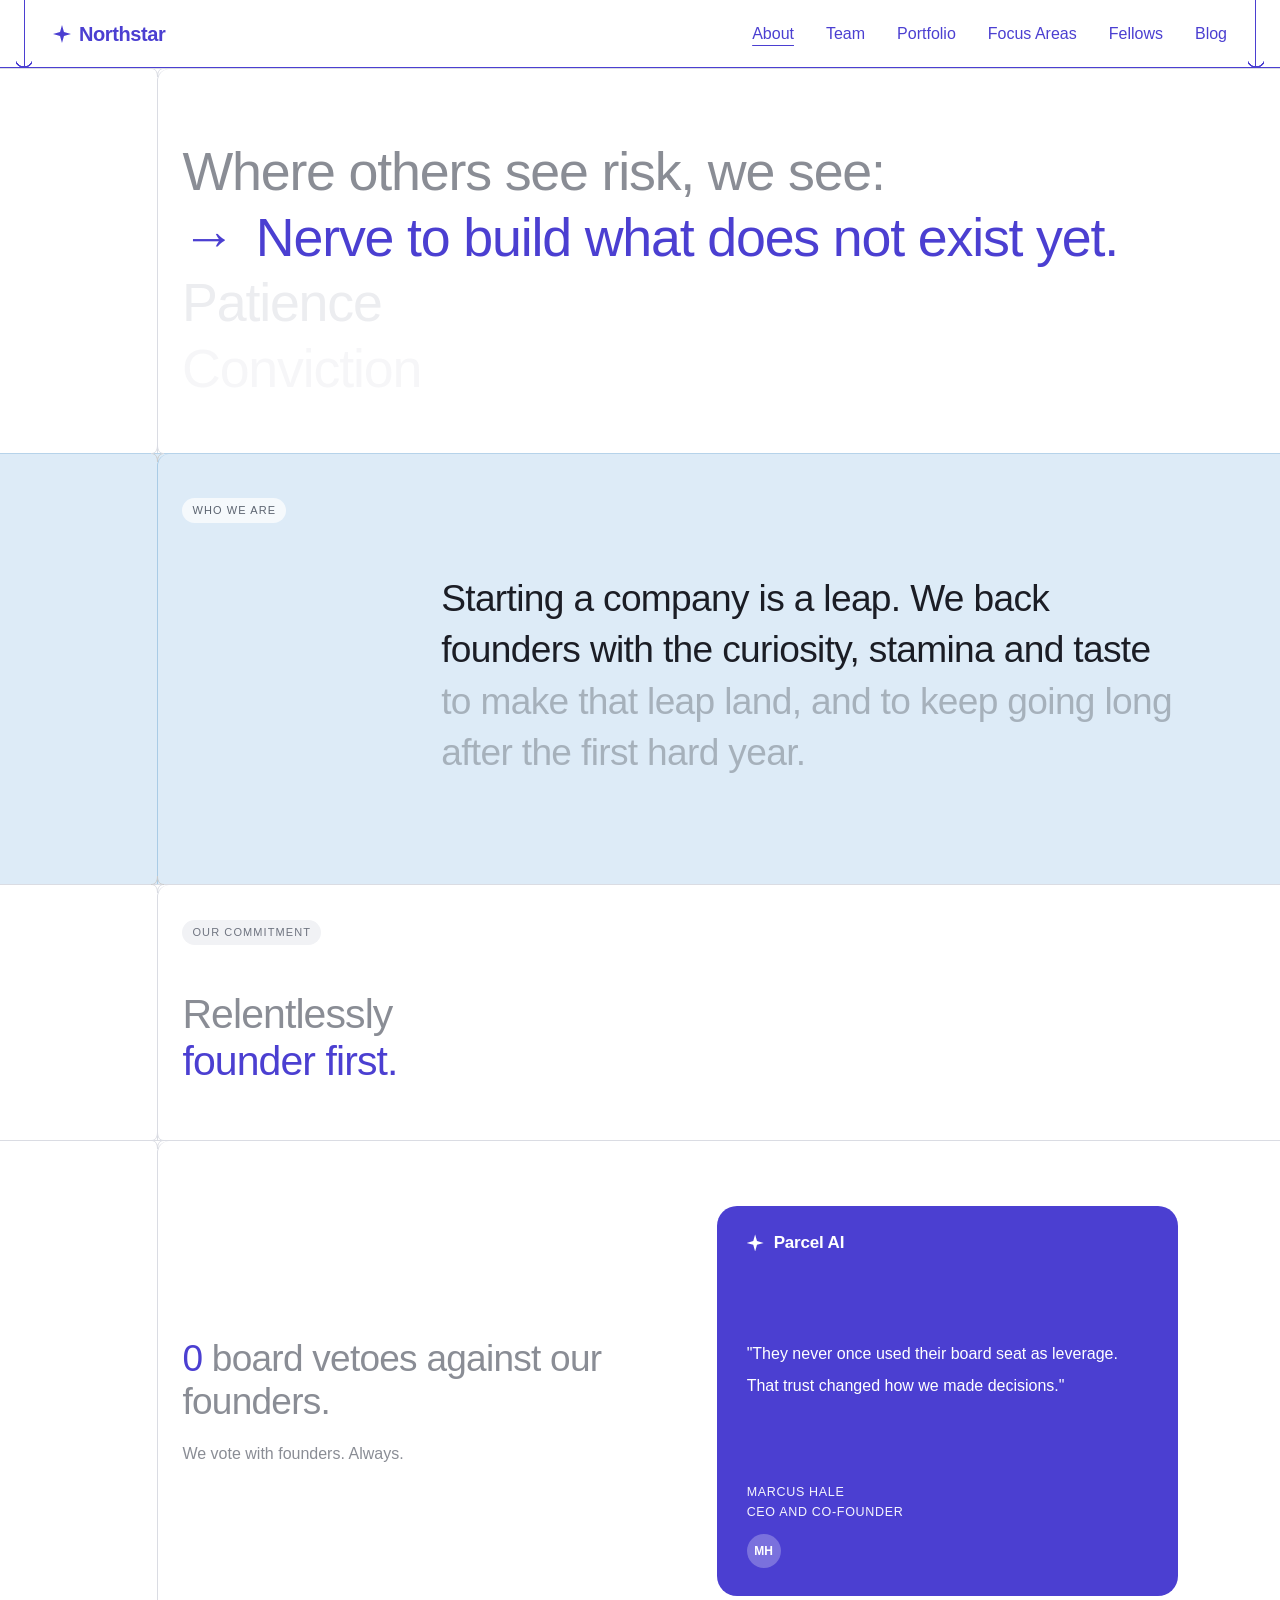
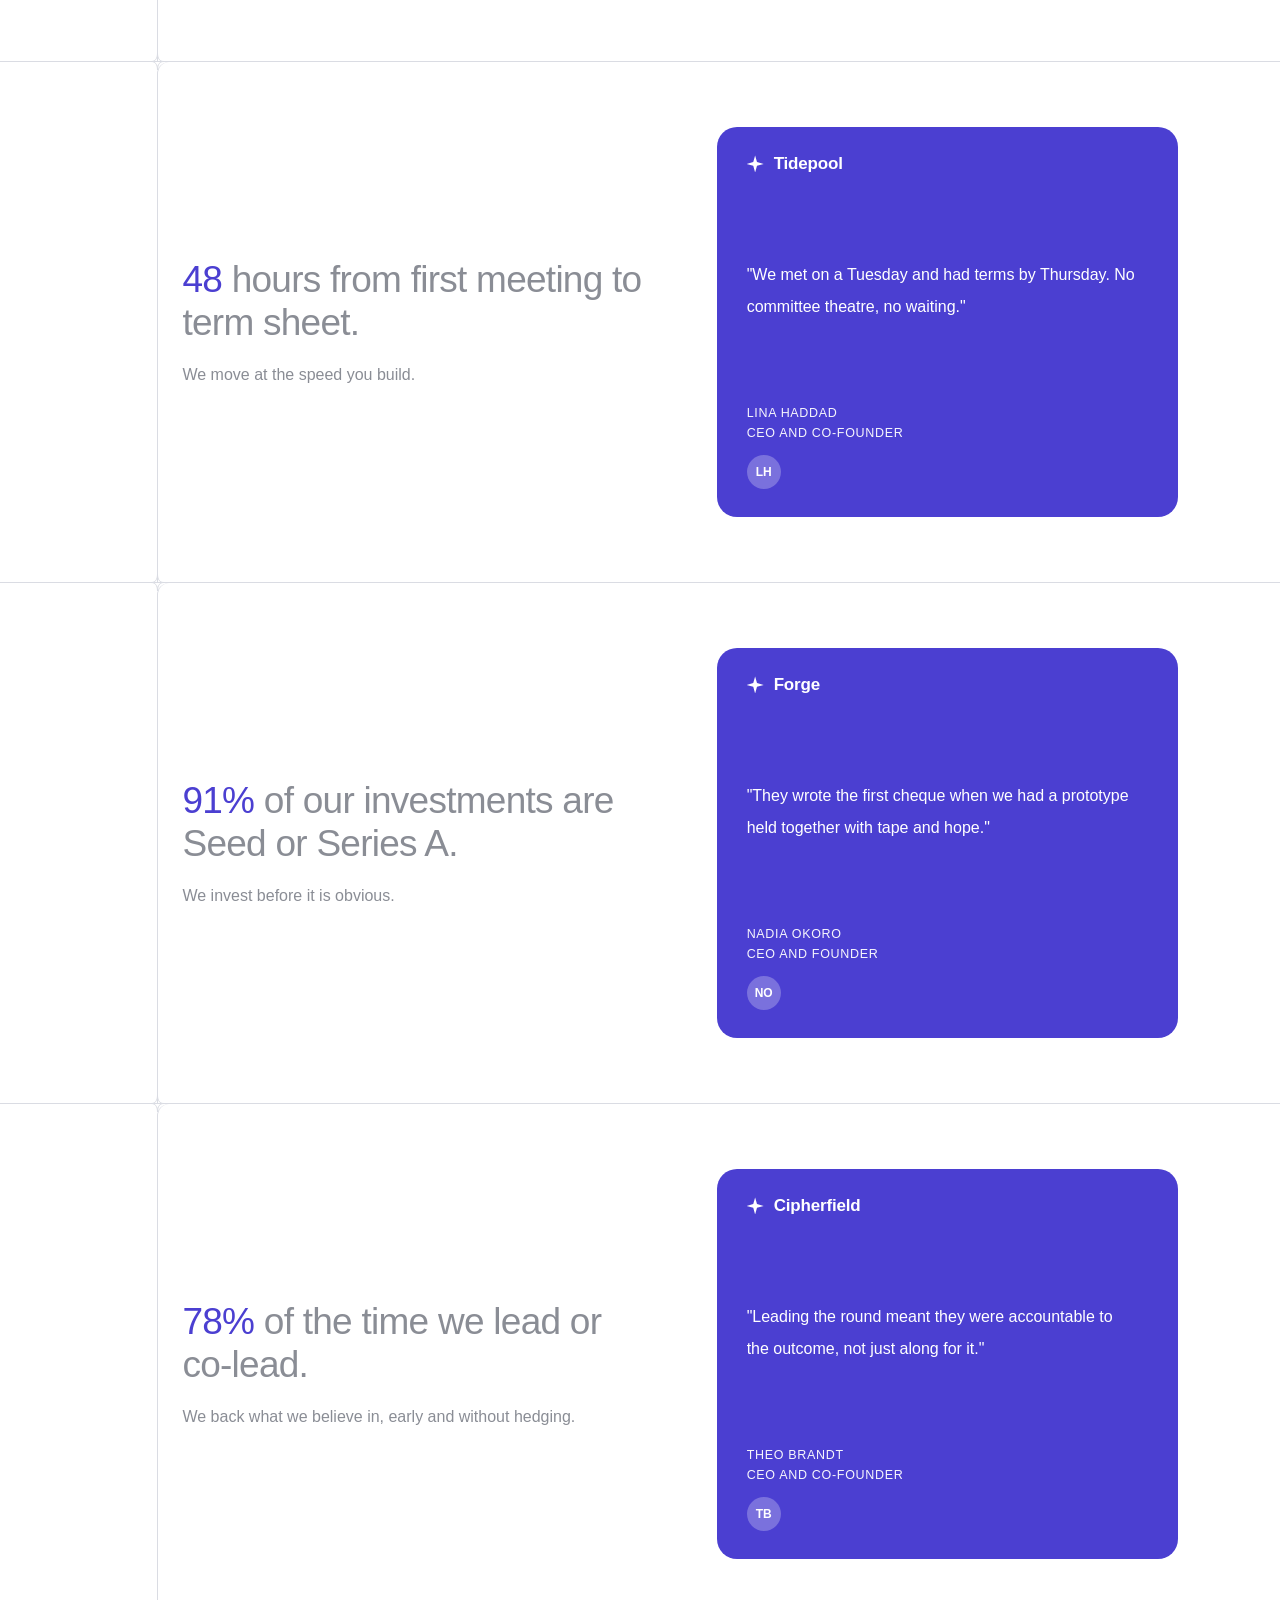
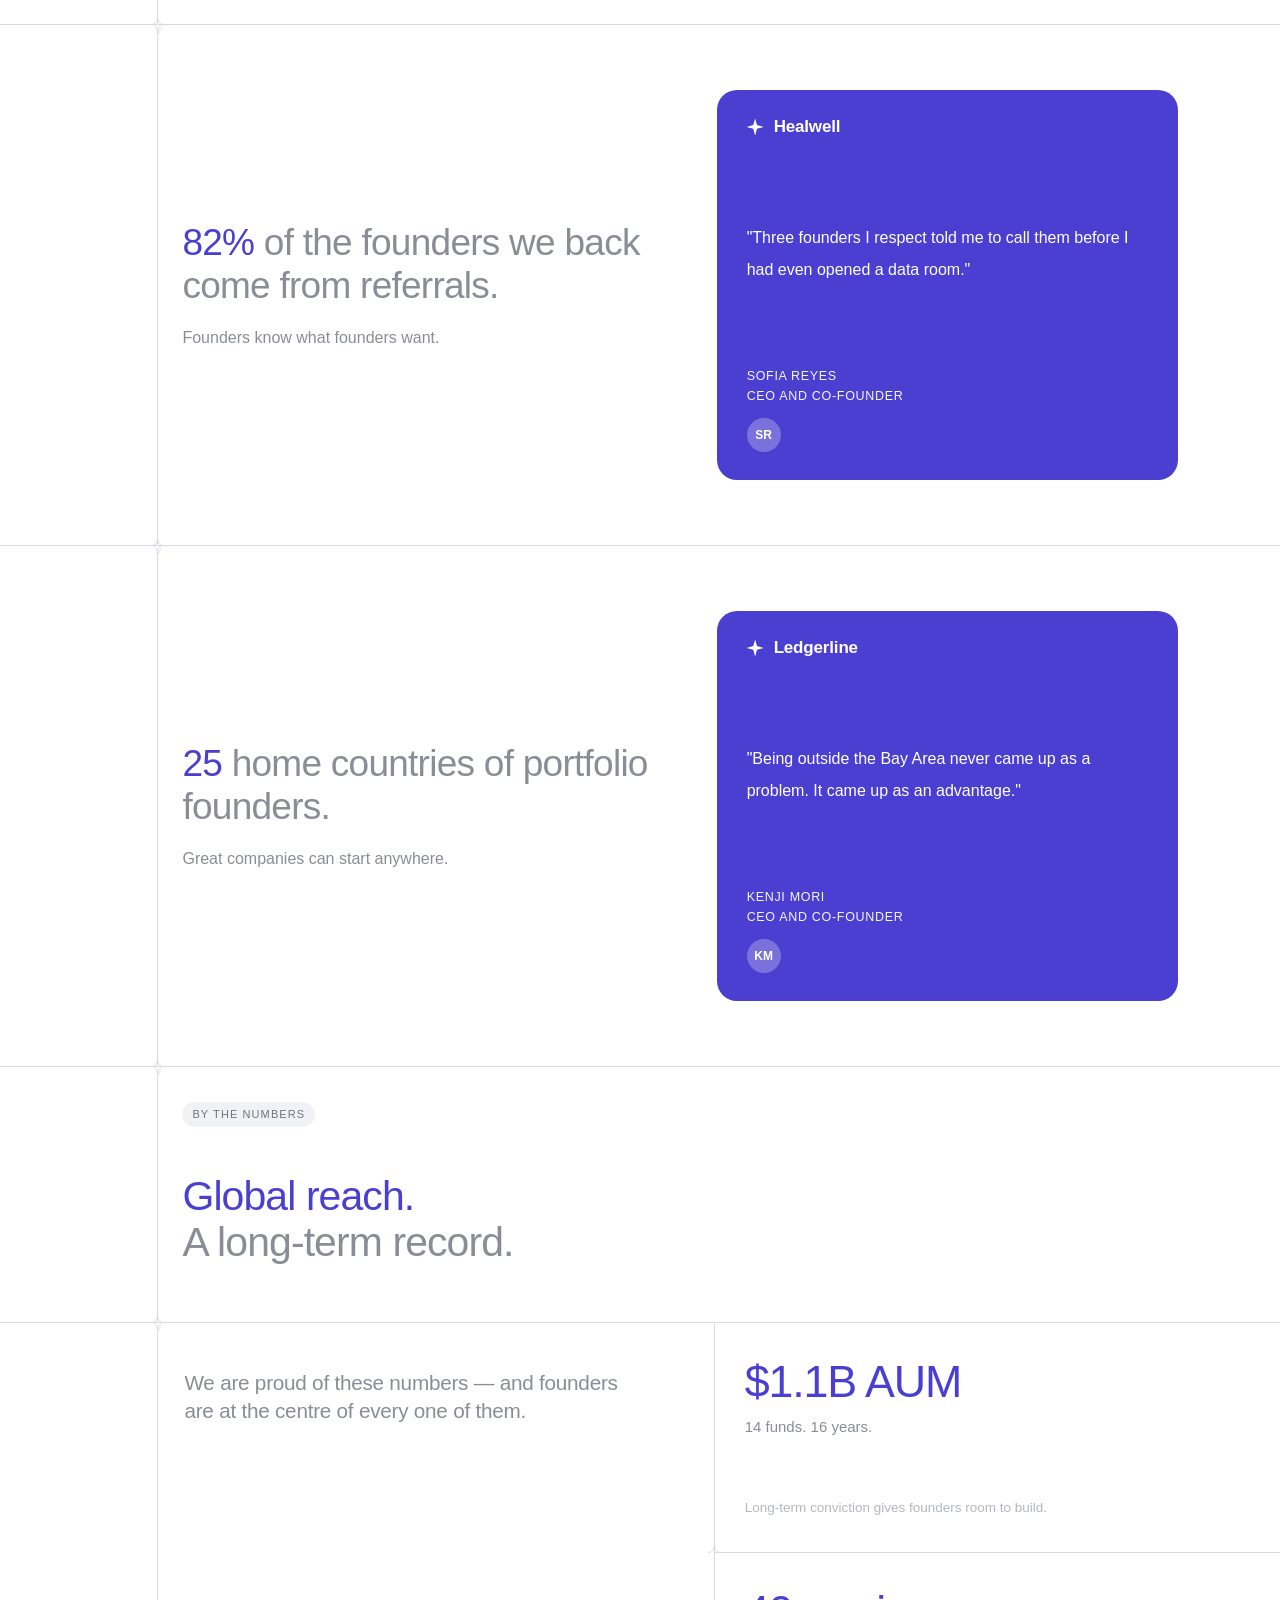
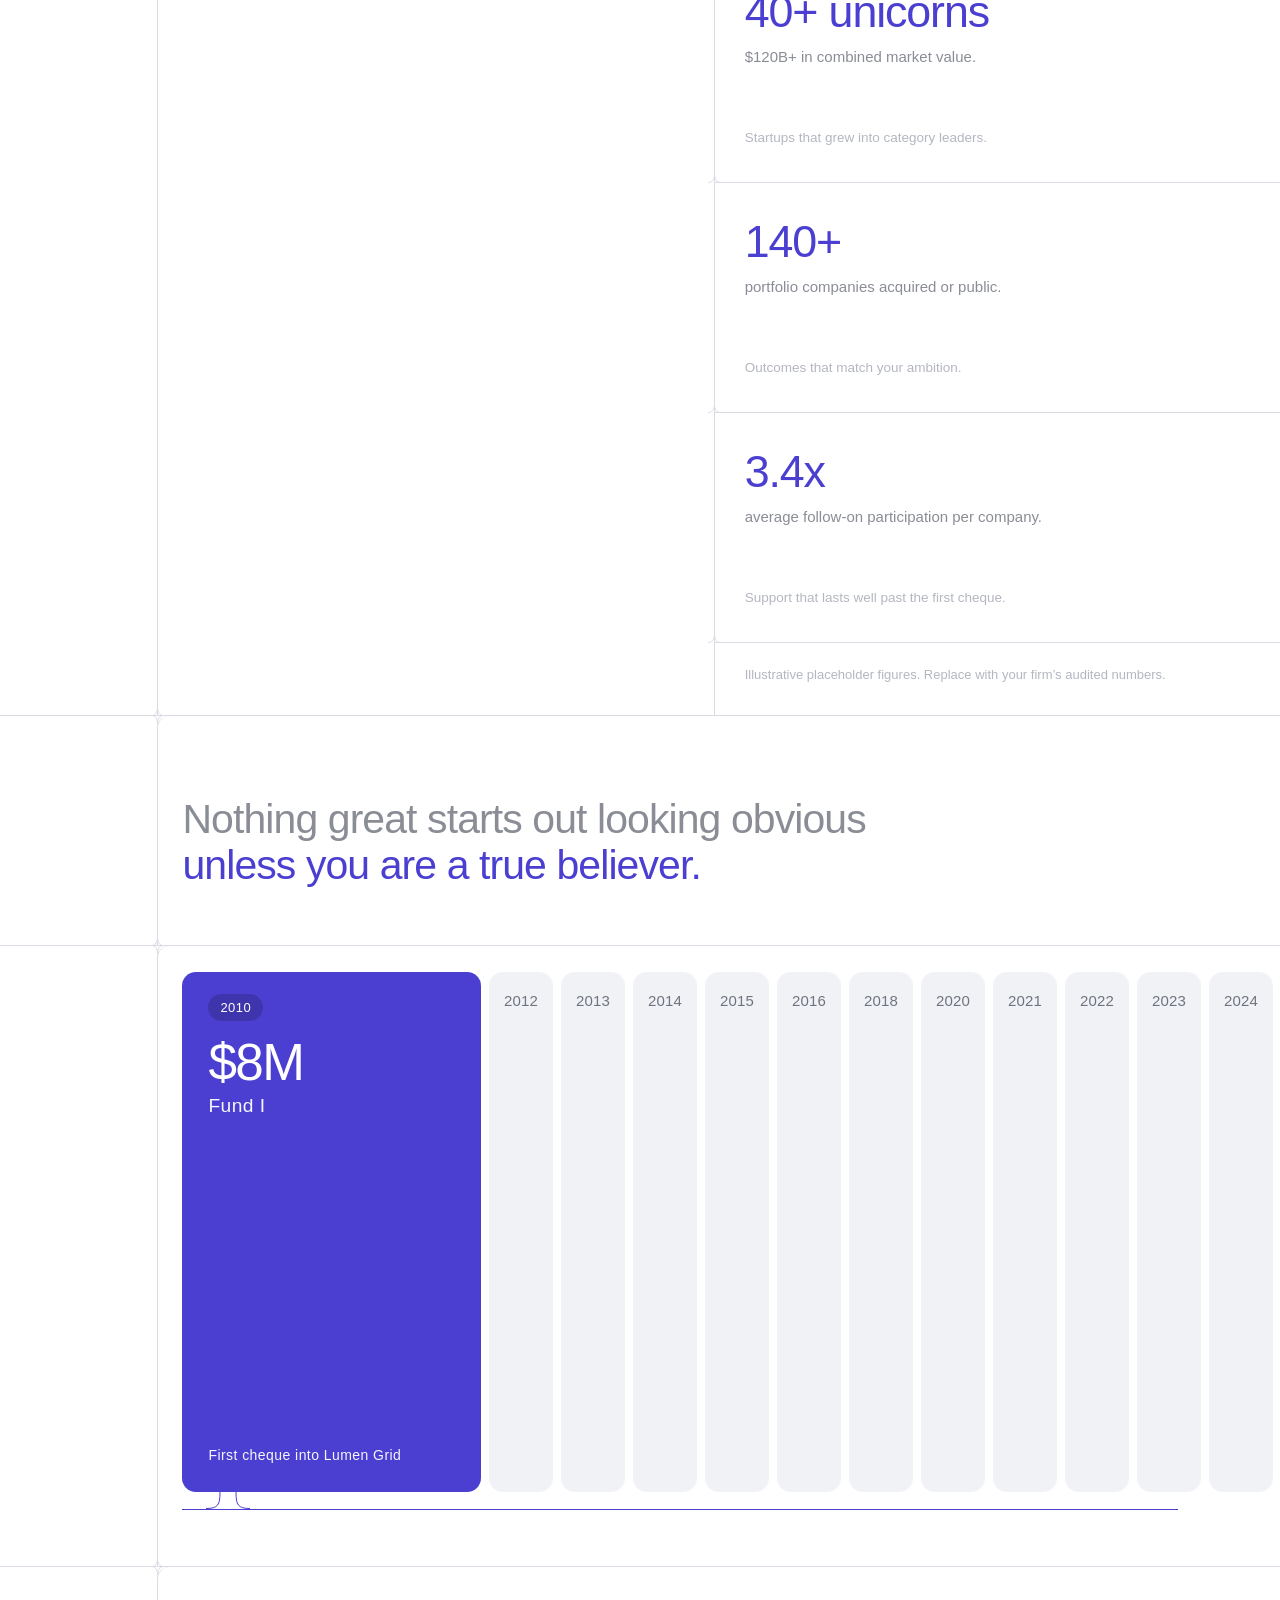
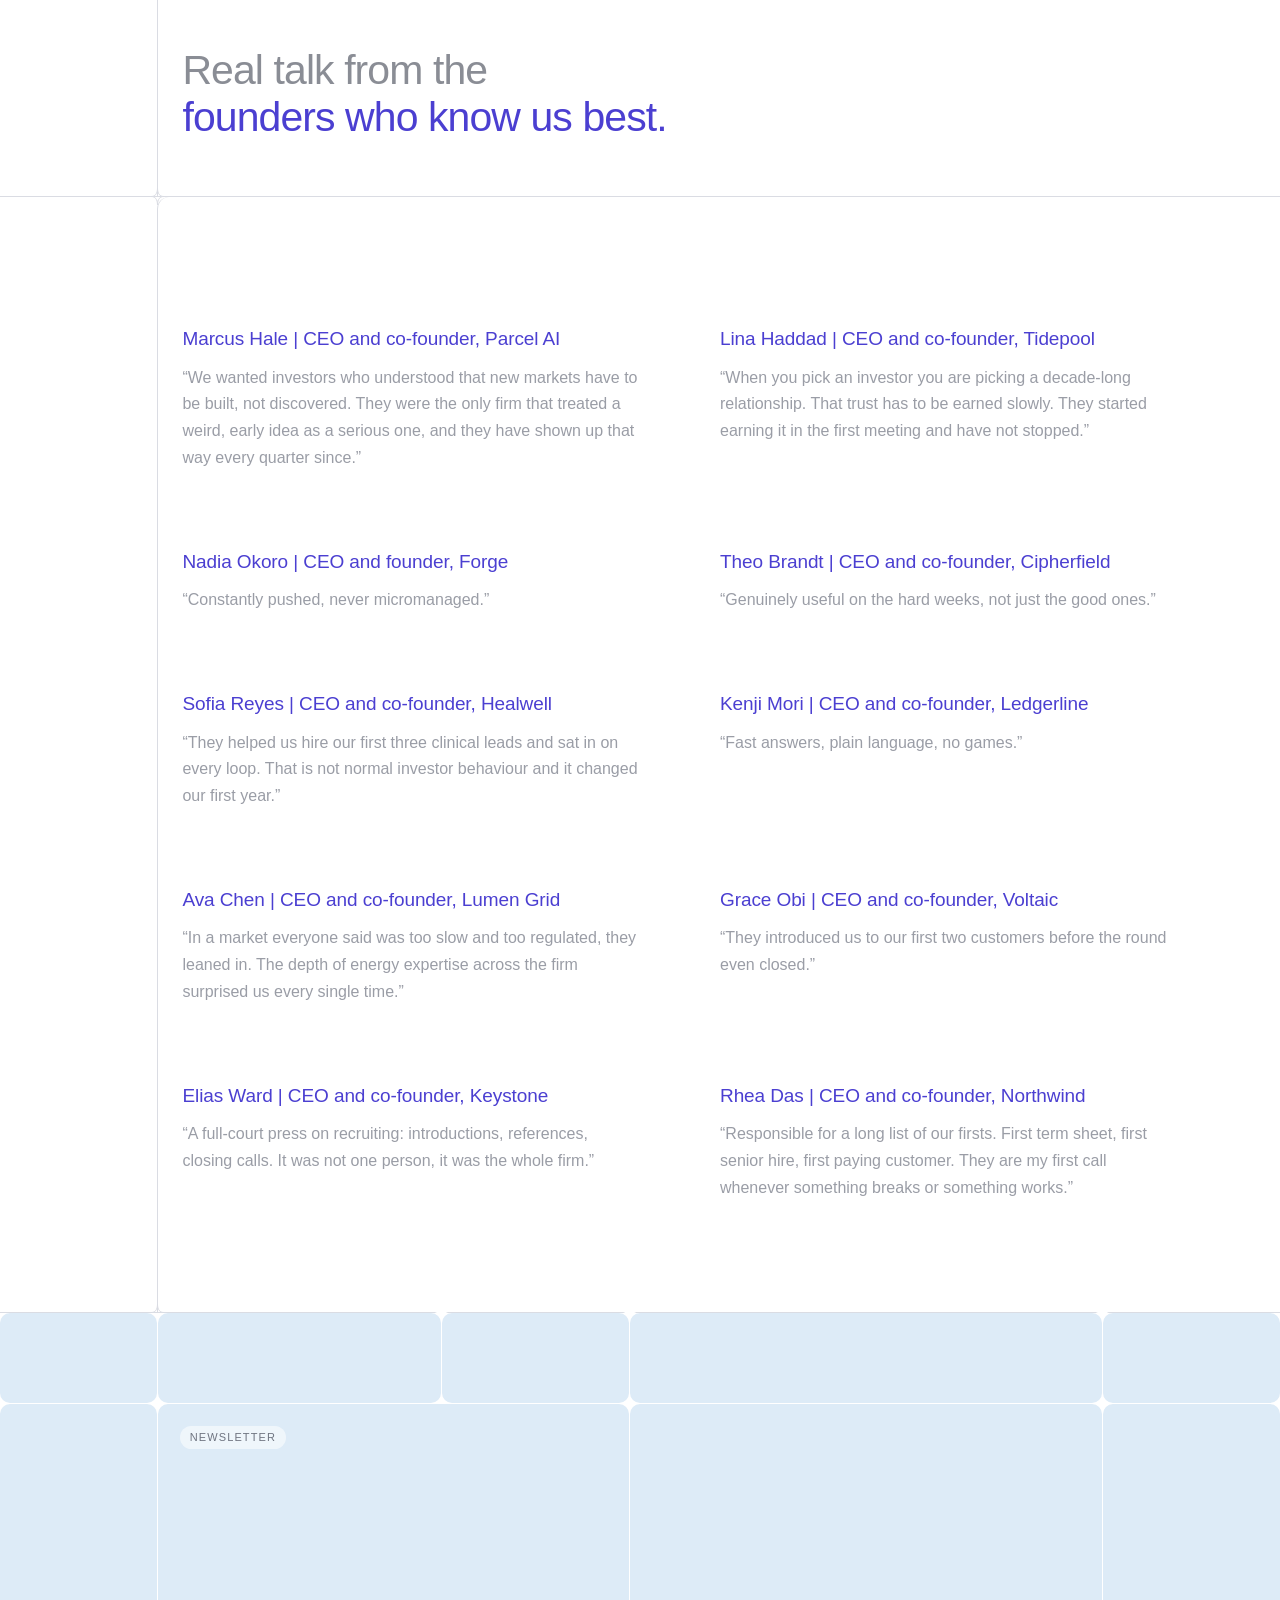
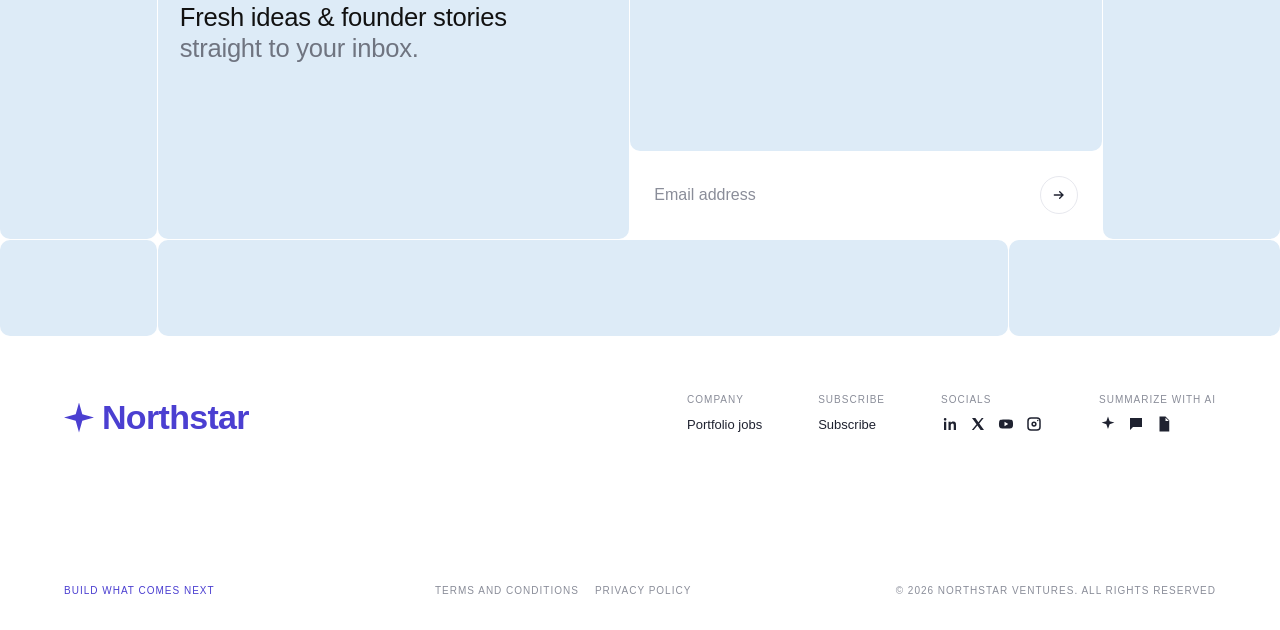
==== about.html @ 2ea42e63 "Add files via upload" ====
<!doctype html><html lang="en"><head><meta charset="utf-8"><meta name="viewport" content="width=device-width,initial-scale=1">
<title>About · Northstar Ventures</title><link rel="stylesheet" href="assets/style.css"></head><body data-page="about.html">
<header><div class="bar"><a class="logo" href="index.html"><span class="mark"></span>Northstar</a><nav><a href="about.html" class=on>About</a><a href="team.html">Team</a><a href="portfolio.html">Portfolio</a><span class="nd"><a href="focus-areas.html">Focus Areas</a><span class="ndm"><a href="focus.html?a=applied-ai">Applied AI</a><a href="focus.html?a=security">Security</a><a href="focus.html?a=climate-energy">Climate & Energy</a><a href="focus.html?a=health-bio">Health &amp; Bio</a><a href="focus.html?a=fintech">Fintech</a></span></span><a href="fellows.html">Fellows</a><a href="blog.html">Blog</a></nav><button class="burger" aria-label="Menu">☰</button></div></header>
<main id="about">
<section class="band"><div class="frame abhero">
<div class="ahead">Where others see risk, we see:</div>
<div class="rot" id="rot"></div>
</div></section>

<section class="band sky"><div class="frame whowrap"><span class="chip">Who we are</span>
<p class="reveal2">Starting a company is a leap. We back founders with the curiosity, stamina and taste to make that leap land, and to keep going long after the first hard year.</p>
</div></section>

<section class="band"><div class="frame head2"><span class="chip">Our commitment</span>
<h2>Relentlessly<span>founder first.</span></h2></div></section>

<section class="band"><div class="frame srow"><div class="sfig"><h3><b>0</b> board vetoes against our founders.</h3><p>We vote with founders. Always.</p></div><div class="tcard"><span class="who2"><b class="bm"></b>Parcel AI</span><q>They never once used their board seat as leverage. That trust changed how we made decisions.</q><div><div class="sig">Marcus Hale<br>CEO and co-founder</div><div class="av">MH</div></div></div></div></section>
<section class="band"><div class="frame srow"><div class="sfig"><h3><b>48</b> hours from first meeting to term sheet.</h3><p>We move at the speed you build.</p></div><div class="tcard"><span class="who2"><b class="bm"></b>Tidepool</span><q>We met on a Tuesday and had terms by Thursday. No committee theatre, no waiting.</q><div><div class="sig">Lina Haddad<br>CEO and co-founder</div><div class="av">LH</div></div></div></div></section>
<section class="band"><div class="frame srow"><div class="sfig"><h3><b>91%</b> of our investments are Seed or Series A.</h3><p>We invest before it is obvious.</p></div><div class="tcard"><span class="who2"><b class="bm"></b>Forge</span><q>They wrote the first cheque when we had a prototype held together with tape and hope.</q><div><div class="sig">Nadia Okoro<br>CEO and founder</div><div class="av">NO</div></div></div></div></section>
<section class="band"><div class="frame srow"><div class="sfig"><h3><b>78%</b> of the time we lead or co-lead.</h3><p>We back what we believe in, early and without hedging.</p></div><div class="tcard"><span class="who2"><b class="bm"></b>Cipherfield</span><q>Leading the round meant they were accountable to the outcome, not just along for it.</q><div><div class="sig">Theo Brandt<br>CEO and co-founder</div><div class="av">TB</div></div></div></div></section>
<section class="band"><div class="frame srow"><div class="sfig"><h3><b>82%</b> of the founders we back come from referrals.</h3><p>Founders know what founders want.</p></div><div class="tcard"><span class="who2"><b class="bm"></b>Healwell</span><q>Three founders I respect told me to call them before I had even opened a data room.</q><div><div class="sig">Sofia Reyes<br>CEO and co-founder</div><div class="av">SR</div></div></div></div></section>
<section class="band"><div class="frame srow"><div class="sfig"><h3><b>25</b> home countries of portfolio founders.</h3><p>Great companies can start anywhere.</p></div><div class="tcard"><span class="who2"><b class="bm"></b>Ledgerline</span><q>Being outside the Bay Area never came up as a problem. It came up as an advantage.</q><div><div class="sig">Kenji Mori<br>CEO and co-founder</div><div class="av">KM</div></div></div></div></section>

<section class="band"><div class="frame head2"><span class="chip">By the numbers</span>
<h2 class="flip">Global reach.<span>A long-term record.</span></h2></div></section>

<section class="band"><div class="frame numwrap"><div class="nsplit"><div class="nintro"><p>We are proud of these numbers &mdash; and founders are at the centre of every one of them.</p></div><div class="nums"><div class="numit fu"><b>$1.1B AUM</b><p>14 funds. 16 years.</p><small>Long-term conviction gives founders room to build.</small></div><div class="numit fu"><b>40+ unicorns</b><p>$120B+ in combined market value.</p><small>Startups that grew into category leaders.</small></div><div class="numit fu"><b>140+</b><p>portfolio companies acquired or public.</p><small>Outcomes that match your ambition.</small></div><div class="numit fu"><b>3.4x</b><p>average follow-on participation per company.</p><small>Support that lasts well past the first cheque.</small></div><p class="numfoot">Illustrative placeholder figures. Replace with your firm&rsquo;s audited numbers.</p></div></div></div></section>

<section class="band"><div class="frame head2"><h2>Nothing great starts out looking obvious<span>unless you are a true believer.</span></h2></div></section>

<section class="band"><div class="frame tlwrap"><div class="tl" id="tl"></div><div class="tlbase"></div></div></section>

<section class="band"><div class="frame head2"><h2>Real talk from the<span>founders who know us best.</span></h2></div></section>

<section class="band"><div class="frame voices"><div class="vo"><h4>Marcus Hale | CEO and co-founder, Parcel AI</h4><p>&ldquo;We wanted investors who understood that new markets have to be built, not discovered. They were the only firm that treated a weird, early idea as a serious one, and they have shown up that way every quarter since.&rdquo;</p></div><div class="vo"><h4>Lina Haddad | CEO and co-founder, Tidepool</h4><p>&ldquo;When you pick an investor you are picking a decade-long relationship. That trust has to be earned slowly. They started earning it in the first meeting and have not stopped.&rdquo;</p></div><div class="vo"><h4>Nadia Okoro | CEO and founder, Forge</h4><p>&ldquo;Constantly pushed, never micromanaged.&rdquo;</p></div><div class="vo"><h4>Theo Brandt | CEO and co-founder, Cipherfield</h4><p>&ldquo;Genuinely useful on the hard weeks, not just the good ones.&rdquo;</p></div><div class="vo"><h4>Sofia Reyes | CEO and co-founder, Healwell</h4><p>&ldquo;They helped us hire our first three clinical leads and sat in on every loop. That is not normal investor behaviour and it changed our first year.&rdquo;</p></div><div class="vo"><h4>Kenji Mori | CEO and co-founder, Ledgerline</h4><p>&ldquo;Fast answers, plain language, no games.&rdquo;</p></div><div class="vo"><h4>Ava Chen | CEO and co-founder, Lumen Grid</h4><p>&ldquo;In a market everyone said was too slow and too regulated, they leaned in. The depth of energy expertise across the firm surprised us every single time.&rdquo;</p></div><div class="vo"><h4>Grace Obi | CEO and co-founder, Voltaic</h4><p>&ldquo;They introduced us to our first two customers before the round even closed.&rdquo;</p></div><div class="vo"><h4>Elias Ward | CEO and co-founder, Keystone</h4><p>&ldquo;A full-court press on recruiting: introductions, references, closing calls. It was not one person, it was the whole firm.&rdquo;</p></div><div class="vo"><h4>Rhea Das | CEO and co-founder, Northwind</h4><p>&ldquo;Responsible for a long list of our firsts. First term sheet, first senior hire, first paying customer. They are my first call whenever something breaks or something works.&rdquo;</p></div></div></section>
</main>
<section class="cta"><div class="tiles">
<div class="t"></div><div class="t"></div><div class="t sp"></div><div class="t sp" style="grid-column:span 2"></div><div class="t sp"></div>
<div class="t"></div><div class="t sp text" style="grid-column:span 2"><span class="pill">Newsletter</span><h3>Fresh ideas &amp; founder stories<br><span>straight to your inbox.</span></h3></div>
<div class="t sp form" style="grid-column:span 2"><div class="blank"></div><form class="news"><input type="email" placeholder="Email address" aria-label="Email address" required><button aria-label="Subscribe"><svg viewBox="0 0 24 24"><path d="M5 12h13m-5-5 5 5-5 5" fill="none" stroke="currentColor" stroke-width="2" stroke-linecap="round"/></svg></button></form></div><div class="t sp"></div>
<div class="t"></div><div class="t sp" style="grid-column:span 3"></div><div class="t sp" style="grid-column:span 2"></div>
</div></section>
<footer><div class="foot"><a class="logo big" href="index.html"><span class="mark"></span>Northstar</a>
<div class="cols"><div><small>Company</small><a href="portfolio.html">Portfolio jobs</a></div>
<div><small>Subscribe</small><a href="blog.html">Subscribe</a></div>
<div><small>Socials</small><div class="icons"><a href="#" class="ic" aria-label="LinkedIn"><svg viewBox="0 0 24 24"><path d="M4 9h3v11H4zM5.5 4a1.8 1.8 0 110 3.6 1.8 1.8 0 010-3.6zM10 9h3v1.6c.5-.9 1.7-1.8 3.4-1.8 3.2 0 3.6 2 3.6 4.7V20h-3v-5.6c0-1.3 0-3-1.8-3s-2.2 1.4-2.2 2.9V20h-3z"/></svg></a><a href="#" class="ic" aria-label="X"><svg viewBox="0 0 24 24"><path d="M4 4h4.5l4 5.6L17 4h2.5l-5.8 7.2L20 20h-4.5l-4.3-6-4.9 6H3.8l6.2-7.6z"/></svg></a><a href="#" class="ic" aria-label="YouTube"><svg viewBox="0 0 24 24"><path d="M21 8.2a2.6 2.6 0 00-1.8-1.8C17.6 6 12 6 12 6s-5.6 0-7.2.4A2.6 2.6 0 003 8.2 27 27 0 002.6 12c0 1.3.1 2.6.4 3.8a2.6 2.6 0 001.8 1.8C6.4 18 12 18 12 18s5.6 0 7.2-.4a2.6 2.6 0 001.8-1.8c.3-1.2.4-2.5.4-3.8s-.1-2.6-.4-3.8zM10 15V9l5 3z"/></svg></a><a href="#" class="ic" aria-label="Instagram"><svg viewBox="0 0 24 24"><path d="M8 3h8a5 5 0 015 5v8a5 5 0 01-5 5H8a5 5 0 01-5-5V8a5 5 0 015-5zm0 2a3 3 0 00-3 3v8a3 3 0 003 3h8a3 3 0 003-3V8a3 3 0 00-3-3zm4 3.5a3.5 3.5 0 110 7 3.5 3.5 0 010-7zm0 2a1.5 1.5 0 100 3 1.5 1.5 0 000-3zM17 6.3a1 1 0 110 2 1 1 0 010-2z"/></svg></a></div></div>
<div><small>Summarize with AI</small><div class="icons"><a href="#" class="ic" aria-label="AI assistant"><svg viewBox="0 0 24 24"><path d="M12 2l2.2 6.3L20.5 10l-6.3 2.2L12 18.5l-2.2-6.3L3.5 10l6.3-1.7z"/></svg></a><a href="#" class="ic" aria-label="Chat"><svg viewBox="0 0 24 24"><path d="M4 4h16v12H8l-4 4z"/></svg></a><a href="#" class="ic" aria-label="Summary"><svg viewBox="0 0 24 24"><path d="M6 2h8l5 5v15H6zm8 1.5V8h4.5z"/></svg></a></div></div></div></div>
<div class="legal"><span class="accent">Build what comes next</span><span><a href="#">Terms and conditions</a><a href="#">Privacy policy</a></span><span>© 2026 Northstar Ventures. All rights reserved</span></div></footer>
<script src="assets/data.js"></script><script src="assets/app.js"></script></body></html>
---- assets/style.css ----
:root{--ink:#1F2230;--mute:#8A8D99;--line:#E7E8EE;--acc:#4B3FD1;--sky:#DDEBF7}
*{box-sizing:border-box;margin:0;padding:0}
body{font:16px/1.5 -apple-system,BlinkMacSystemFont,"Segoe UI",Helvetica,Arial,sans-serif;color:var(--ink);background:#fff;overflow-x:hidden}
a{color:inherit;text-decoration:none}em{font-style:normal;color:var(--acc)}
/* header: thin accent frame with curved joints */
header{position:sticky;top:0;z-index:50;background:#fff;padding:0 24px}
.bar{position:relative;height:68px;display:flex;align-items:center;justify-content:space-between;padding:0 28px;border-left:1px solid var(--acc);border-right:1px solid var(--acc)}
header:after{content:"";position:absolute;left:0;right:0;bottom:0;border-bottom:1px solid var(--acc)}
.bar:before,.bar:after{content:"";position:absolute;bottom:0;width:16px;height:10px}
.bar:before{left:-9px;background:radial-gradient(circle at 0 0,transparent 8px,var(--acc) 8.5px,var(--acc) 9.5px,transparent 10px) no-repeat right bottom/8px 10px,radial-gradient(circle at 100% 0,transparent 8px,var(--acc) 8.5px,var(--acc) 9.5px,transparent 10px) no-repeat left bottom/8px 10px}
.bar:after{right:-9px;background:inherit}
.bar:after{background:radial-gradient(circle at 0 0,transparent 8px,var(--acc) 8.5px,var(--acc) 9.5px,transparent 10px) no-repeat right bottom/8px 10px,radial-gradient(circle at 100% 0,transparent 8px,var(--acc) 8.5px,var(--acc) 9.5px,transparent 10px) no-repeat left bottom/8px 10px}
.logo{display:flex;align-items:center;gap:8px;font-weight:600;font-size:20px;color:var(--acc);letter-spacing:-.02em}
.mark{width:18px;height:18px;background:var(--acc);clip-path:polygon(50% 0,61% 39%,100% 50%,61% 61%,50% 100%,39% 61%,0 50%,39% 39%)}
.logo.big{font-size:34px}.logo.big .mark{width:30px;height:30px}
nav{display:flex;gap:32px}nav a{font-size:16px;color:var(--acc)}nav a:hover,nav a.on{text-decoration:underline;text-underline-offset:6px}
.burger{display:none;border:1px solid var(--acc);color:var(--acc);background:#fff;border-radius:6px;padding:4px 10px}
h1{font-weight:400;font-size:clamp(40px,6vw,72px);line-height:1.05;text-align:center;letter-spacing:-.02em;color:#5a5d6a}
h1.left{text-align:left;max-width:900px}
h2{font-weight:400;font-size:clamp(28px,3.4vw,40px);line-height:1.15;color:#5a5d6a}
h3{font-size:16px;font-weight:600}
section{border-bottom:1px solid var(--line)}
/* hero carousel */
.hero{padding:64px 0 32px;overflow:hidden}
.stage{position:relative;height:460px;margin-top:40px}
.card{position:absolute;left:50%;top:50%;border-radius:22px;overflow:hidden;cursor:pointer;background:linear-gradient(160deg,var(--c1),var(--c2));transition:transform .7s cubic-bezier(.2,.8,.2,1),width .7s cubic-bezier(.2,.8,.2,1),height .7s cubic-bezier(.2,.8,.2,1),opacity .5s}
.card .init{position:absolute;inset:0;display:flex;align-items:center;justify-content:center;font-size:88px;font-weight:300;color:rgba(255,255,255,.85)}
.card .co{position:absolute;top:18px;right:22px;color:#fff;font-weight:700;font-size:18px}
.card .who{position:absolute;top:14px;left:22px;color:#fff;font-size:11px;font-weight:600;letter-spacing:.08em;text-transform:uppercase;line-height:1.3;opacity:0;transition:.3s}
.card .who small{opacity:.7;font-size:10px}
.card .note{position:absolute;left:18px;right:18px;bottom:22px;background:#fff;color:#6b6e7a;font-size:14px;line-height:1.45;padding:16px 20px;border-radius:4px;opacity:0;transform:translateY(12px);transition:.45s .15s}
.card.on .note,.card.on .who{opacity:1;transform:none}
.dots{display:flex;justify-content:center;gap:8px;margin-top:16px}
.dots button{width:8px;height:8px;border-radius:50%;border:0;background:var(--line);cursor:pointer}.dots button.on{background:var(--acc)}
.mission{padding:120px 24px;text-align:center}
.reveal{max-width:760px;margin:0 auto;font-size:clamp(24px,3vw,34px);line-height:1.25;color:#5a5d6a}
.reveal span{opacity:.15;transition:opacity .3s}.reveal span.lit{opacity:1}
.story{display:grid;grid-template-columns:1fr 1.05fr;gap:48px;max-width:1240px;margin:0 auto;padding:64px 32px;border-bottom:1px solid var(--line);position:relative}
.story:before{content:"";position:absolute;left:62px;top:0;bottom:0;border-left:1px solid var(--line)}
.story .txt{padding-left:48px;display:flex;flex-direction:column;justify-content:center;gap:16px}
.chip{font-size:10px;letter-spacing:.1em;text-transform:uppercase;color:var(--mute);border:1px solid var(--line);border-radius:4px;padding:3px 8px;width:fit-content;display:inline-block}
.quote{font-size:clamp(22px,2.4vw,30px);line-height:1.2;color:var(--acc)}
.by{font-size:11px;letter-spacing:.08em;text-transform:uppercase;color:var(--mute)}.by b{display:block;color:var(--ink);font-weight:600}
.more,.btn{font-size:10px;letter-spacing:.1em;text-transform:uppercase;border:1px solid var(--line);border-radius:999px;padding:6px 12px;width:fit-content;display:inline-block;margin-top:24px}
.more:hover,.btn:hover{border-color:var(--acc);color:var(--acc)}
.pic{border-radius:14px;min-height:340px;background:linear-gradient(135deg,var(--c1),var(--c2));position:relative;overflow:hidden}
.pic:after{content:"";position:absolute;inset:0;background:radial-gradient(circle at 70% 30%,rgba(255,255,255,.35),transparent 55%)}
.pic span{position:absolute;left:16px;bottom:14px;color:#fff;font-weight:700;z-index:1}
.focus{padding:96px 32px}
.split{max-width:1240px;margin:0 auto;display:grid;grid-template-columns:1fr 1.05fr;gap:48px;align-items:center;padding-left:48px}
.areas{list-style:none;margin-top:48px}.areas li{font-size:20px;color:#C9CAD3;padding:6px 0;cursor:pointer;transition:.3s}
.areas li.on{color:var(--acc);padding-left:8px}.areas li p{font-size:14px;color:var(--mute);max-height:0;overflow:hidden;transition:.4s}.areas li.on p{max-height:60px;margin-top:6px}
.panel{height:400px;border-radius:14px;background:linear-gradient(135deg,var(--c1),var(--c2));position:relative}.panel span{position:absolute;right:18px;bottom:14px;color:#fff;font-size:18px}
.insights{padding:96px 0 120px}
.ins-head{max-width:1240px;margin:0 auto 24px;padding:0 32px 0 80px;display:flex;justify-content:space-between;align-items:end}
.arrows button{width:32px;height:32px;border-radius:50%;border:1px solid var(--line);background:#fff;cursor:pointer;margin-left:6px}.arrows button:hover{border-color:var(--acc);color:var(--acc)}
.track{display:flex;gap:16px;overflow-x:auto;scroll-snap-type:x mandatory;padding:0 32px 0 80px;scrollbar-width:none}.track::-webkit-scrollbar{display:none}
.post{flex:0 0 280px;scroll-snap-align:start}.post .thumb{height:180px;border-radius:4px;background:linear-gradient(135deg,var(--c1),var(--c2));margin-bottom:12px}
.post h3{font-size:14px;font-weight:500}.post p{font-size:13px;color:var(--mute);margin:6px 0 10px}
.tags span{font-size:9px;letter-spacing:.08em;text-transform:uppercase;border:1px solid var(--line);border-radius:3px;padding:2px 6px;color:var(--mute)}
/* inner pages */
.phero{max-width:1240px;margin:0 auto;padding:96px 32px 64px 80px;display:grid;gap:20px}
.lead{font-size:19px;color:var(--mute);max-width:640px}
.wrapx{max-width:1240px;margin:0 auto;padding:64px 32px 64px 80px}
.grid{display:grid;gap:24px}.g3{grid-template-columns:repeat(3,1fr)}.g4{grid-template-columns:repeat(4,1fr)}
.box{border:1px solid var(--line);border-radius:14px;padding:24px;display:grid;gap:8px;align-content:start}.box p{color:var(--mute);font-size:14px}
.box .big,.stat b{font-size:40px;font-weight:400;color:var(--acc);letter-spacing:-.02em;display:block}.stat span{color:var(--mute)}
.person .ph{aspect-ratio:3/4;border-radius:14px;background:linear-gradient(160deg,var(--c1),var(--c2));display:flex;align-items:center;justify-content:center;color:#fff;font-size:56px;font-weight:300;margin-bottom:12px}
.person p{color:var(--mute);font-size:14px}
.ph.sm{width:48px;height:48px;border-radius:10px;background:linear-gradient(135deg,var(--c1),var(--c2));display:flex;align-items:center;justify-content:center;color:#fff;font-weight:700}
.filters{display:flex;gap:8px;flex-wrap:wrap;margin-bottom:32px}
.filters button{border:1px solid var(--line);background:#fff;color:var(--ink);padding:6px 14px;border-radius:999px;cursor:pointer;font-size:13px}.filters button.on{border-color:var(--acc);color:var(--acc)}
#blogGrid .post{flex:none}
.article{max-width:760px;margin:0 auto;padding:96px 24px;display:grid;gap:16px}.article p{font-size:18px}
/* newsletter CTA: tile grid */
.cta{border:0;background:#fff}
.tiles{display:grid;grid-template-columns:12.3fr 22.2fr 14.7fr 29.6fr 7.3fr 13.9fr;grid-template-rows:90px 435px 96px;gap:1px;background:#fff}
.t{background:var(--sky);border-radius:10px;position:relative}
.t.sp:before{content:"";position:absolute;left:-7px;top:-7px;width:13px;height:13px;background:#fff;z-index:2;clip-path:polygon(50% 0,60% 40%,100% 50%,60% 60%,50% 100%,40% 60%,0 50%,40% 40%)}
.t.text{padding:22px;display:flex;flex-direction:column}
.pill{font-size:11px;letter-spacing:.1em;text-transform:uppercase;color:#6f7480;background:rgba(255,255,255,.55);border-radius:999px;padding:3px 10px;width:fit-content}
.t.text h3{margin:auto 0;font-size:clamp(22px,2vw,30px);font-weight:400;line-height:1.2;color:#111;letter-spacing:-.01em}
.t.text h3 span{color:#6f7480}
.t.form{background:#fff;display:flex;flex-direction:column}
.t.form .blank{flex:1;background:var(--sky);border-radius:10px}
.news{height:88px;display:flex;align-items:center;gap:12px;padding:0 24px;background:#fff}
.news input{flex:1;border:0;font:inherit;font-size:16px;outline:none;color:var(--ink);background:none}.news input::placeholder{color:#8a8d99}
.news button{width:38px;height:38px;border-radius:50%;border:1px solid var(--line);background:#fff;color:var(--ink);cursor:pointer;display:flex;align-items:center;justify-content:center}
.news button:hover{border-color:var(--acc);color:var(--acc)}.news button svg{width:16px;height:16px}
footer{padding:56px 64px 32px}.foot{display:flex;justify-content:space-between;flex-wrap:wrap;gap:32px;padding-bottom:140px}
.cols{display:flex;gap:56px}.cols small{display:block;font-size:10px;letter-spacing:.1em;text-transform:uppercase;color:var(--mute);margin-bottom:8px}.cols a{display:block;font-size:13px}.cols a:hover{color:var(--acc)}
.icons{display:flex;gap:10px}.ic svg{width:18px;height:18px;fill:var(--ink);display:block}.ic:hover svg{fill:var(--acc)}
.legal{display:flex;justify-content:space-between;font-size:10px;letter-spacing:.1em;text-transform:uppercase;color:var(--mute)}.legal a{margin-left:16px}.accent{color:var(--acc)}
/* ===== stroke-line frames ===== */
:root{--gl:#DADCE3}
section,.band{border-bottom:0}
.band{border-top:1px solid var(--gl);position:relative}
.frame{position:relative;margin-left:12.3%;border-left:1px solid var(--gl);border-top-left-radius:12px;max-width:none!important}
.frame:before,.frame:after{content:"";position:absolute;left:-7px;width:13px;height:9px;background:no-repeat center/13px 9px}
.frame:before{top:-1px;background-image:url("data:image/svg+xml,%3Csvg xmlns='http://www.w3.org/2000/svg' viewBox='0 0 13 9'%3E%3Cpath d='M0 .5C4 .5 6.5 3 6.5 9M13 .5C9 .5 6.5 3 6.5 9' fill='none' stroke='%23DADCE3'/%3E%3C/svg%3E")}
.frame:after{bottom:-1px;background-image:url("data:image/svg+xml,%3Csvg xmlns='http://www.w3.org/2000/svg' viewBox='0 0 13 9'%3E%3Cpath d='M0 8.5C4 8.5 6.5 6 6.5 0M13 8.5C9 8.5 6.5 6 6.5 0' fill='none' stroke='%23DADCE3'/%3E%3C/svg%3E");z-index:1}
.band:last-of-type{border-bottom:1px solid var(--gl)}
.hero,.mission{border-bottom:0}
.mission+.band,#stories>.band:first-child{margin-top:0}
/* founder story row */
.story{display:grid!important;grid-template-columns:1fr 1fr;gap:48px;min-height:590px;padding:24px 8% 24px 24px!important;margin:0 0 0 12.3%!important;border-bottom:0!important}
.story:before{content:""!important;position:absolute;left:-7px!important;top:-1px!important;bottom:auto!important;border:0!important;width:13px;height:9px}
.story .txt{padding:0!important;display:flex;flex-direction:column;justify-content:space-between;gap:24px}
.story .mid{display:grid;gap:20px}
.story .quote{font-size:clamp(28px,2.9vw,40px);line-height:1.05;letter-spacing:-.015em;max-width:440px}
.story .by{font-size:13px;letter-spacing:.08em;line-height:1.6}.story .by b{font-weight:500;color:#3d404b}
.chip{background:#F1F2F5;border:0;border-radius:999px;padding:4px 10px;font-size:11px;color:#6f7480}
.more{font-size:11px;padding:14px 16px;border-radius:12px;margin-top:0;color:var(--ink);display:inline-flex;gap:10px;align-items:center}.more i{font-style:normal;font-size:13px}
.story .pic{min-height:540px;border-radius:22px}
.pic:before{content:"";position:absolute;left:24px;right:24px;bottom:60px;border-top:1px solid rgba(255,255,255,.75);z-index:2}
.pic .brand{position:absolute;left:24px;bottom:20px;display:flex;align-items:center;gap:8px;color:#fff;font-size:14px;font-weight:600;letter-spacing:.12em;text-transform:uppercase;z-index:2}
.bm{width:18px;height:18px;background:#fff;clip-path:polygon(50% 0,61% 39%,100% 50%,61% 61%,50% 100%,39% 61%,0 50%,39% 39%)}
/* other framed sections */
.phero{padding:96px 8% 64px 24px!important;margin-left:12.3%!important}
.wrapx{padding:64px 8% 64px 24px!important;margin-left:12.3%!important}
.split{padding:96px 8% 96px 24px!important;margin-left:12.3%!important}
.insights{padding:96px 0 120px 0}
.insights .ins-head{padding:0 8% 0 24px;margin:0 0 24px}.insights .track{padding:0 24px}
.frame .article{padding:96px 24px}
/* ===== latest notes carousel ===== */
.insights{padding:32px 0 80px!important}
.insights .ins-head{align-items:center;padding:0 8% 0 24px!important;margin:0 0 24px!important}
.insights h2{font-size:clamp(34px,3.6vw,50px);line-height:1;letter-spacing:-.02em;color:#8a8d95}
.arrows{display:flex;gap:6px}
.arrows button{width:44px;height:44px;border-radius:12px;border:1px solid var(--gl);background:#fff;font-size:16px;margin:0}
.track{gap:8px!important;padding:0 24px!important}
.post{flex:0 0 calc((100% - 24px)/3.6)!important;min-width:260px}
.post .thumb{height:288px!important;border-radius:6px!important;margin-bottom:18px!important;position:relative;overflow:hidden}
.post h3{font-size:17px!important;font-weight:500!important;line-height:1.6;color:#1b1d25}
.post p{font-size:17px!important;line-height:1.65!important;color:#8a8d95!important;margin:4px 0 14px!important;display:-webkit-box;-webkit-line-clamp:3;-webkit-box-orient:vertical;overflow:hidden}
.tags{display:flex;flex-wrap:wrap;gap:8px}
.tags span{font-size:11px!important;letter-spacing:.12em!important;background:#F1F2F5;border:0!important;border-radius:999px!important;padding:4px 10px!important;color:#6f7480!important}
.post:hover h3{color:var(--acc)}
/* chart thumb */
.thumb.chart{background:#fff!important;border:1px solid var(--line);padding:12px 14px;display:flex;flex-direction:column}
.thumb.chart b{font-size:12px;font-weight:500;color:#1b1d25}.thumb.chart small{font-size:8px;color:#8a8d95}
.bars{flex:1;display:flex;align-items:flex-end;gap:14px;padding:8px 6px 22px;border-bottom:1px solid var(--line);margin-bottom:12px}
.bc{flex:1;display:flex;flex-direction:column;align-items:center;gap:4px;position:relative}
.bc i{display:block;width:100%;background:#D9DAE0;border-radius:2px}.bc i.hi{background:var(--acc)}
.bc em{font-size:9px;color:#1b1d25}.bc span{position:absolute;bottom:-18px;font-size:8px;color:#6f7480;white-space:nowrap}
.wm{position:absolute;right:12px;bottom:6px;display:flex;align-items:center;gap:4px;font-size:10px;font-weight:600;color:var(--acc)}.wm .bm{width:10px;height:10px;background:var(--acc)}
/* announcement thumb */
.thumb.ann{padding:24px 28px;color:#fff}
.thumb.ann small{font-size:8px;letter-spacing:.1em;text-transform:uppercase;opacity:.75}
.thumb.ann h4{font-weight:300;font-size:22px;line-height:1.1;margin-top:58px;opacity:.85}.thumb.ann h4 span{opacity:1;font-weight:400}
.ph2{position:absolute;right:18px;bottom:0;width:48%;height:84%;border-radius:120px 120px 0 0;background:rgba(255,255,255,.18);display:flex;align-items:center;justify-content:center;font-size:44px;font-weight:300}
.gl{position:absolute;background:rgba(255,255,255,.55)}.gl1{left:10px;right:10px;top:18px;height:1px}.gl2{left:10px;right:10px;bottom:18px;height:1px}.gl3{right:50px;top:10px;bottom:10px;width:1px}
@media(max-width:900px){.post{flex-basis:78%!important}.arrows button{width:38px;height:38px}
.frame,.phero,.wrapx,.split,.story{margin-left:16px!important}
.story{grid-template-columns:1fr;min-height:0;padding:24px 16px 24px 20px!important}.story .pic{min-height:320px}
.phero,.wrapx,.split{padding-left:20px!important;padding-right:16px!important}.insights .ins-head{padding:0 16px 0 20px}.insights .track{padding:0 20px}
.tiles{grid-template-columns:24px 1fr 24px;grid-template-rows:40px auto auto 40px}.tiles>.t{grid-column:auto!important}
.tiles>.t:nth-child(-n+5):not(:nth-child(-n+3)),.tiles>.t:nth-child(n+11){display:none}.tiles>.t:nth-child(1),.tiles>.t:nth-child(2),.tiles>.t:nth-child(3){display:block}
.t.text{grid-column:2!important;grid-row:2;min-height:220px}.t.form{grid-column:2!important;grid-row:3}.t.form .blank{min-height:60px}
.tiles>.t:nth-child(6){grid-column:1!important;grid-row:2/4}.tiles>.t:nth-child(9){grid-column:3!important;grid-row:2/4}
.tiles>.t:nth-child(10){grid-column:1!important;grid-row:4}.tiles>.t:nth-child(11){display:block;grid-column:2!important;grid-row:4}.tiles>.t:nth-child(12){display:block;grid-column:3!important;grid-row:4}
.cols{flex-wrap:wrap;gap:32px}
header{padding:0 12px}.bar{padding:0 16px}
nav{display:none;position:absolute;top:68px;left:-1px;right:-1px;background:#fff;flex-direction:column;gap:14px;padding:20px;border:1px solid var(--acc);border-top:0}nav.open{display:flex}.burger{display:block}
.stage{height:320px}.story,.split{grid-template-columns:1fr;padding-left:24px;padding-right:24px}.story:before{display:none}.story .txt{padding-left:0}
.ins-head,.track,.phero,.wrapx{padding-left:24px;padding-right:24px}.g3,.g4{grid-template-columns:1fr 1fr}footer{padding:32px 24px}.legal{flex-direction:column;gap:8px}}
@media(max-width:560px){.g3,.g4{grid-template-columns:1fr}.cols{gap:28px;flex-wrap:wrap}}
.insights .ins-head{max-width:none!important}
.insights .track{scroll-padding-left:24px;padding-left:24px!important}
.insights .track:after{content:"";flex:0 0 16px}
/* ===== about page ===== */
.abhero{padding:64px 8% 44px 24px!important}
.abhero .ln{font-size:clamp(28px,4.2vw,54px);line-height:1.2;font-weight:400;letter-spacing:-.022em;color:#8a8d95}
.abhero .ln.acc{color:var(--acc)}
.abhero .ln.dim{color:#E6E7EC}
.band.sky{background:var(--sky);border-top-color:#B6D3EA}
.band.sky .frame{border-left-color:#A9CBE6}
.band.sky .frame:before,.band.sky .frame:after{filter:saturate(0) brightness(.92)}
.whowrap{padding:26px 8% 34px 24px!important}
.reveal2{max-width:660px;margin:34px 0 0 22%;font-size:clamp(18px,1.9vw,25px);line-height:1.4;color:#1b1d25;letter-spacing:-.01em}
.reveal2 span{opacity:.32;transition:opacity .35s}.reveal2 span.lit{opacity:1}
.head2{padding:34px 8% 56px 24px!important}
.head2 h2{font-size:clamp(28px,3.2vw,42px);line-height:1.14;color:#8a8d95;font-weight:400;letter-spacing:-.022em;margin-top:46px}
.head2 h2 span{display:block;color:var(--acc)}
.head2 h2.flip{color:var(--acc)}.head2 h2.flip span{color:#8a8d95}
.srow{display:grid;grid-template-columns:1fr 1fr;gap:56px;align-items:center;padding:34px 8% 34px 24px!important;min-height:210px}
.sfig h3{font-size:clamp(21px,2.3vw,29px);font-weight:400;color:#5a5d6a;line-height:1.22;letter-spacing:-.015em}
.sfig h3 b{color:var(--acc);font-weight:400}
.sfig p{margin-top:12px;font-size:13.5px;color:var(--mute)}
.tcard{background:var(--acc);color:#fff;border-radius:14px;padding:20px 24px 22px;display:grid;gap:16px;align-content:space-between;min-height:186px}
.tcard .who2{display:flex;align-items:center;gap:8px;font-weight:600;font-size:15px;letter-spacing:-.01em}
.tcard q{font-size:13px;line-height:1.55;opacity:.95;display:block;quotes:'"' '"'}
.tcard .sig{font-size:10.5px;letter-spacing:.09em;text-transform:uppercase;opacity:.88;line-height:1.55}
.tcard .av{width:26px;height:26px;border-radius:50%;background:rgba(255,255,255,.3);display:flex;align-items:center;justify-content:center;font-size:10px;font-weight:600;margin-top:10px}
.numwrap{padding:34px 8% 46px 24px!important;display:grid;justify-items:end}
.nums{width:min(580px,100%)}
.numit{border-top:1px solid var(--gl);padding:12px 0 20px;position:relative}
.numit:before{content:"";position:absolute;left:-6px;top:-5px;width:0;height:0;border:5px solid transparent;border-left:7px solid #C9CBD3}
.numit small{font-size:12px;color:var(--mute);display:block;margin-bottom:16px}
.numit b{font-size:clamp(28px,3.1vw,38px);font-weight:400;color:var(--acc);display:block;letter-spacing:-.022em}
.numit p{font-size:15px;color:#5a5d6a;margin-top:4px}
.numfoot{font-size:12px;color:var(--mute);border-top:1px solid var(--gl);padding-top:12px}
.tlwrap{padding:26px 8% 46px 24px!important}
.tl{display:flex;gap:6px}
.tl .yr{flex:1;height:250px;border-radius:10px;background:linear-gradient(160deg,var(--c1),var(--c2));display:flex;justify-content:center;padding-top:14px;color:rgba(255,255,255,.92);font-size:11px;letter-spacing:.04em}
.tlbase{margin-top:16px;border-top:1px solid var(--acc)}
.voices{columns:2;column-gap:56px;padding:20px 8% 68px 24px!important}
.vo{break-inside:avoid;margin-bottom:32px}
.vo h4{color:var(--acc);font-weight:400;font-size:18px;line-height:1.32;letter-spacing:-.01em}
.vo p{font-size:14.5px;line-height:1.62;color:var(--mute);margin-top:8px}
@media(max-width:900px){.abhero,.whowrap,.head2,.srow,.numwrap,.tlwrap,.voices{padding-left:20px!important;padding-right:16px!important}
.srow{grid-template-columns:1fr;gap:20px}.voices{columns:1}.reveal2{margin-left:0}
.tl{overflow-x:auto;scrollbar-width:none}.tl .yr{flex:0 0 58px;height:190px}.tl::-webkit-scrollbar{display:none}}
/* ===== about: stat + testimonial row (v2) ===== */
.srow{grid-template-columns:1.02fr 1fr!important;gap:64px;align-items:center;min-height:520px;padding:40px 8% 40px 24px!important}
.sfig{max-width:520px}
.sfig h3{font-size:clamp(24px,2.9vw,37px);line-height:1.18;letter-spacing:-.02em;color:#8a8d95}
.sfig h3 b{color:var(--acc);font-weight:400}
.sfig p{margin-top:18px;font-size:16px;color:#8a8d95}
.tcard{border-radius:20px;padding:24px 30px 28px;min-height:390px;gap:0;
 grid-template-rows:auto 1fr auto;align-content:stretch}
.tcard .who2{font-size:17px;font-weight:600;gap:10px}
.tcard .who2 .bm{width:17px;height:17px}
.tcard q{align-self:center;font-size:16px;line-height:1.95;opacity:1;max-width:44ch}
.tcard .sig{font-size:12.5px;letter-spacing:.055em;line-height:1.55;opacity:.95;font-weight:500}
.tcard .av{width:34px;height:34px;font-size:12px;margin-top:12px;background:rgba(255,255,255,.26)}
@media(max-width:900px){.srow{grid-template-columns:1fr!important;gap:22px;min-height:0;padding:28px 16px 28px 20px!important}
.tcard{min-height:0;padding:20px 22px 24px;gap:22px}.tcard q{font-size:15px;line-height:1.75;max-width:none}}
/* ===== about: fund timeline (v2) ===== */
.tlwrap{padding:26px 8% 56px 24px!important}
.tl{display:flex;gap:8px;align-items:stretch;height:500px;overflow:hidden}
.tl .yr{flex:0 1 96px;min-width:64px;background:#F1F2F5!important;border-radius:14px;position:relative;
 display:block;padding:0;color:#6f7480;cursor:pointer;overflow:hidden;
 transition:flex-basis .55s cubic-bezier(.2,.8,.2,1),background .35s,color .35s}
.tl .ylab{position:absolute;top:18px;left:0;right:0;text-align:center;font-size:15px;letter-spacing:.01em;transition:opacity .25s}
.tl .ybody{position:absolute;inset:0;padding:22px 26px 26px;display:flex;flex-direction:column;opacity:0;pointer-events:none;transition:opacity .3s}
.tl .ypill{background:rgba(0,0,0,.18);border-radius:999px;padding:4px 12px;font-size:13px;font-weight:500;width:fit-content}
.tl .ybody b{font-size:clamp(34px,4vw,58px);font-weight:400;line-height:1.1;letter-spacing:-.03em;margin-top:14px}
.tl .yfund{font-size:clamp(16px,1.5vw,22px);font-weight:400;opacity:.95}
.tl .ybody small{margin-top:auto;font-size:14px;font-weight:500;opacity:.95}
.tl .yr.on{flex:0 0 min(30%,380px);background:var(--acc)!important;color:#fff}
.tl .yr.on .ylab{opacity:0}
.tl .yr.on .ybody{opacity:1;pointer-events:auto}
.tl .yr.on:after{content:"";position:absolute;left:24px;bottom:-16px;width:44px;height:16px;z-index:2;
 background:no-repeat center/44px 16px url("data:image/svg+xml,%3Csvg xmlns='http://www.w3.org/2000/svg' viewBox='0 0 44 16'%3E%3Cpath d='M0 15.5C12 15.5 14 12 14 0M44 15.5C32 15.5 30 12 30 0' fill='none' stroke='%234B3FD1'/%3E%3C/svg%3E")}
.tlwrap .tlbase{margin-top:16px;border-top:1px solid var(--acc);position:relative}
@media(max-width:900px){.tl{height:360px;overflow-x:auto}.tl .yr{flex:0 0 52px;min-width:52px}
.tl .yr.on{flex:0 0 260px}.tl .ylab{font-size:13px}.tl .ybody{padding:16px 18px 18px}}
.tl .yr{height:100%!important}
.tl{height:520px!important;overflow:visible!important;padding-bottom:0}
.tlwrap .tlbase{margin-top:17px}
@media(max-width:900px){.tl{height:380px!important;overflow-x:auto!important}}
.tlwrap{position:relative}
.tl .yr.on:after{display:none}
.tltab{position:absolute;width:44px;height:17px;pointer-events:none;z-index:3;
 top:calc(26px + 520px);transition:left .55s cubic-bezier(.2,.8,.2,1);
 background:no-repeat center bottom/44px 17px url("data:image/svg+xml,%3Csvg xmlns='http://www.w3.org/2000/svg' viewBox='0 0 44 17'%3E%3Cpath d='M0 16.5C12 16.5 14 13 14 0M44 16.5C32 16.5 30 13 30 0' fill='none' stroke='%234B3FD1'/%3E%3C/svg%3E")}
@media(max-width:900px){.tltab{top:calc(26px + 380px)}}
/* ===== about v3: who-we-are band ===== */
.whowrap{padding:44px 8% 56px 24px!important;min-height:430px;display:flex;flex-direction:column}
.band.sky .chip{background:rgba(255,255,255,.7);color:#5c6470}
.reveal2{margin:auto 0 auto 26%!important;max-width:700px;font-size:clamp(20px,2.35vw,30px)!important;line-height:1.42!important;letter-spacing:-.012em}
.reveal2 span{opacity:.28}
/* ===== about v3: by the numbers ===== */
.numwrap{padding:44px 0 56px 24px!important;justify-items:stretch!important}
.nums{width:100%;margin-left:auto;display:grid;grid-template-columns:1fr;padding-right:8%}
.numit{border-top:0!important;padding:0 0 46px!important;margin-left:58%;position:relative}
.numit:before{display:none}
.numit small{font-size:13px;color:#9a9da6;display:block;margin:0 0 14px!important;line-height:1.5}
.nline{border-top:1px solid var(--gl);position:relative;margin-bottom:22px}
.nline:before{content:"";position:absolute;left:-8px;top:-4px;width:0;height:0;border:4px solid transparent;border-left:7px solid #C9CBD3}
.nline.plain{margin:0 0 14px;margin-left:58%}
.numit b{font-size:clamp(30px,3.3vw,42px)!important;line-height:1.1;margin-bottom:14px}
.numit p{font-size:16px!important;color:#3d404b!important;margin:0!important}
.numfoot{font-size:13px;color:#9a9da6;border-top:0!important;padding:0!important;margin-left:58%}
/* ===== about v3: founder voices ===== */
.voices{columns:2;column-gap:72px;padding:36px 8% 76px 24px!important}
.vo{margin-bottom:44px}
.vo h4{font-size:19px;line-height:1.35;font-weight:400}
.vo p{font-size:15.5px;line-height:1.72;margin-top:10px;color:#9a9da6}
@media(max-width:1100px){.numit,.numfoot,.nline.plain{margin-left:42%}}
@media(max-width:900px){.whowrap{min-height:0;padding:32px 16px 40px 20px!important}.reveal2{margin:24px 0 0!important}
.numwrap{padding:32px 16px 40px 20px!important}.nums{padding-right:0}.numit,.numfoot,.nline.plain{margin-left:0}
.voices{columns:1;padding:24px 16px 56px 20px!important}}
/* ===== about v4: founder voices (grid rows + scroll fade-up) ===== */
.voices{columns:auto!important;display:grid;grid-template-columns:1fr 1fr;column-gap:80px;row-gap:78px;
 align-items:start;padding:130px 8% 110px 24px!important}
.vo{margin-bottom:0!important;break-inside:auto;max-width:660px;
 opacity:0;transform:translateY(26px);transition:opacity .75s cubic-bezier(.2,.8,.2,1),transform .75s cubic-bezier(.2,.8,.2,1)}
.vo.in{opacity:1;transform:none}
.vo h4{font-size:clamp(19px,1.42vw,23px)!important;line-height:1.28!important;font-weight:400;letter-spacing:-.005em}
.vo p{font-size:clamp(16px,1.2vw,19.5px)!important;line-height:1.68!important;margin-top:13px!important;color:#9a9da6!important}
@media(prefers-reduced-motion:reduce){.vo{opacity:1;transform:none;transition:none}}
@media(max-width:900px){.voices{grid-template-columns:1fr;row-gap:48px;padding:56px 16px 64px 20px!important}
.vo h4{font-size:19px!important}.vo p{font-size:16.5px!important}}
/* ===== about v5: rotating credo hero ===== */
.abhero{padding:70px 8% 52px 24px!important;display:block}
.ahead{font-size:clamp(28px,4.2vw,54px);line-height:1.22;font-weight:400;letter-spacing:-.022em;color:#8a8d95}
.rot{font-size:clamp(28px,4.2vw,54px);line-height:1.22;letter-spacing:-.022em;height:3.66em;overflow:hidden}
.rotin{transition:transform .9s cubic-bezier(.36,.02,.2,1);will-change:transform}
.rline{display:grid;transition:opacity .7s ease}
.rline .kw,.rline .ph{grid-area:1/1;transition:opacity .55s ease}
.rline .kw{color:#C7C9D2}
.rline .ph{color:var(--acc);opacity:0}
.rline .ph i{font-style:normal;margin-right:.14em}
.rline.on .kw{opacity:0}
.rline.on .ph{opacity:1}
@media(prefers-reduced-motion:reduce){.rotin,.rline,.rline .kw,.rline .ph{transition:none}}
@media(max-width:900px){.abhero{padding:48px 16px 36px 20px!important}.rot{height:5.2em}}
@media(max-width:900px){.rot{height:6.1em}}
@media(max-width:560px){.rot{height:6.6em}}
/* who-we-are statement: larger type */
.reveal2{font-size:clamp(24px,2.9vw,38px)!important;line-height:1.38!important;max-width:840px!important;letter-spacing:-.018em}
@media(max-width:900px){.reveal2{font-size:clamp(20px,5.4vw,26px)!important;max-width:none!important}}
/* ===== about v6: by the numbers (split + stroke joints) ===== */
.numwrap{padding:0!important;display:block!important}
.nsplit{display:grid;grid-template-columns:1fr 1.02fr}
.nintro{padding:46px 40px 60px 26px}
.nintro p{font-size:clamp(19px,1.62vw,25px);line-height:1.34;color:#8a8d95;letter-spacing:-.012em;max-width:440px}
.nums{border-left:1px solid var(--gl);padding:0!important;margin:0!important;width:auto!important;display:block!important}
.numit{margin:0!important;padding:34px 8% 34px 30px!important;border-bottom:1px solid var(--gl);position:relative;
 opacity:0;transform:translateY(24px);transition:opacity .75s cubic-bezier(.2,.8,.2,1),transform .75s cubic-bezier(.2,.8,.2,1)}
.numit.in{opacity:1;transform:none}
.numit:after{content:"";position:absolute;left:-7px;bottom:-1px;width:13px;height:9px;z-index:1;
 background:no-repeat center/13px 9px url("data:image/svg+xml,%3Csvg xmlns='http://www.w3.org/2000/svg' viewBox='0 0 13 9'%3E%3Cpath d='M0 8.5C4 8.5 6.5 6 6.5 0M13 8.5C9 8.5 6.5 6 6.5 0' fill='none' stroke='%23DADCE3'/%3E%3C/svg%3E")}
.numit b{font-size:clamp(30px,3.5vw,47px)!important;font-weight:400;color:var(--acc);display:block;letter-spacing:-.025em;line-height:1.1;margin:0!important}
.numit p{font-size:clamp(15px,1.15vw,18px)!important;color:#8a8d95!important;margin:10px 0 0!important;line-height:1.45}
.numit small{display:block;margin-top:58px;font-size:13.5px;color:#b4b7c0;line-height:1.5}
.numfoot{margin:0!important;padding:22px 8% 30px 30px!important;font-size:13px;color:#b4b7c0}
@media(prefers-reduced-motion:reduce){.numit{opacity:1;transform:none;transition:none}}
@media(max-width:900px){.nsplit{grid-template-columns:1fr}.nintro{padding:32px 16px 24px 20px}
.nums{border-left:0;border-top:1px solid var(--gl)}
.numit{padding:26px 16px 26px 20px!important}.numit:after{display:none}.numit small{margin-top:28px}
.numfoot{padding:18px 16px 26px 20px!important}}
.numit small{margin:64px 0 0!important;font-size:13.5px!important;color:#b4b7c0!important}
.numit{min-height:230px;display:flex!important;flex-direction:column}
.numit small{margin-top:auto!important}
@media(max-width:900px){.numit{min-height:0}.numit small{margin:26px 0 0!important}}
/* ===== team page ===== */
.thero,.phero2{padding:86px 8% 60px 24px!important;margin-left:0!important}
.tbig{text-align:left;font-size:clamp(30px,3.7vw,50px);line-height:1.16;letter-spacing:-.022em;font-weight:400;max-width:none}
.tbig em{display:block;color:var(--acc)}
.tbig span{display:block;color:#8a8d95}
.twrap{padding:26px 8% 96px 24px!important}
.tabs{display:flex;flex-wrap:wrap;gap:26px;margin-bottom:54px}
.tabs button{border:0;background:none;cursor:pointer;font:inherit;font-size:12px;letter-spacing:.11em;text-transform:uppercase;color:#a8abb4;padding:0}
.tabs button:hover{color:#6f7480}
.tabs button.on{color:var(--acc)}
.tgrid{display:grid;grid-template-columns:repeat(4,1fr);gap:26px 22px;transition:opacity .22s}
.tgrid.swap{opacity:0}
.tcell{opacity:0;transform:translateY(22px);transition:opacity .7s cubic-bezier(.2,.8,.2,1),transform .7s cubic-bezier(.2,.8,.2,1)}
.tcell.in{opacity:1;transform:none}
.tshot{display:block;aspect-ratio:1/1.06;border-radius:4px;background:linear-gradient(160deg,var(--c1),var(--c2));
 position:relative;overflow:hidden}
.tshot span{position:absolute;inset:0;display:flex;align-items:center;justify-content:center;font-size:58px;font-weight:300;color:rgba(255,255,255,.88);transition:transform .6s}
.tshot:after{content:"";position:absolute;inset:0;background:radial-gradient(circle at 68% 26%,rgba(255,255,255,.3),transparent 58%)}
.tcell:hover .tshot span{transform:scale(1.06)}
.tcell h3{margin-top:14px;font-size:15px;font-weight:500;color:#1b1d25}
.tcell p{font-size:14px;color:var(--acc);margin-top:2px}
.plus{margin-top:14px;width:28px;height:28px;border-radius:50%;border:1px solid var(--gl);display:flex;align-items:center;justify-content:center;transition:.25s}
.plus i{font-style:normal;font-size:15px;line-height:1;color:#8a8d95;transition:.25s}
.plus:hover{border-color:var(--acc);background:var(--acc);transform:rotate(90deg)}
.plus:hover i{color:#fff}
/* ===== person profile ===== */
.pbanner{padding:0 24px 0 12.3%;border:0}
.pshot{height:min(52vw,560px);border-radius:16px;background:linear-gradient(160deg,var(--c1),var(--c2));position:relative;overflow:hidden}
.pshot:after{content:"";position:absolute;inset:0;background:radial-gradient(circle at 72% 24%,rgba(255,255,255,.32),transparent 58%)}
.pini{position:absolute;inset:0;display:flex;align-items:center;justify-content:center;font-size:clamp(70px,9vw,150px);font-weight:300;color:rgba(255,255,255,.85)}
.pbio{padding:74px 8% 74px 24px!important}
.pbio-in{max-width:760px;margin-left:auto;display:grid;gap:20px}
.pbio-in p{font-size:clamp(16px,1.3vw,19px);line-height:1.68;color:#5a5d6a}
.pcos{padding:48px 8% 60px 24px!important;display:grid;gap:22px}
.cogrid{display:grid;grid-template-columns:repeat(5,1fr);gap:8px}
.cotile{background:#F4F5F7;border-radius:6px;height:96px;display:flex;align-items:center;justify-content:center;
 font-size:14px;color:#8a8d95;letter-spacing:-.01em;transition:.25s}
.cotile:hover{background:#EDEEF2;color:var(--acc)}
.pqa{padding:60px 8% 84px 24px!important;display:grid;gap:26px}
.accentchip{color:var(--acc)!important;background:#F1F0FC!important}
.qa{max-width:780px;margin-left:auto;display:grid;gap:44px}
.qitem{opacity:0;transform:translateY(20px);transition:opacity .7s cubic-bezier(.2,.8,.2,1),transform .7s cubic-bezier(.2,.8,.2,1)}
.qitem.in{opacity:1;transform:none}
.qitem h4{font-size:17px;font-weight:500;color:#1b1d25;line-height:1.45}
.qitem p{margin-top:12px;font-size:16px;line-height:1.7;color:#8a8d95}
.pposts{padding:60px 8% 90px 24px!important}
.phead3{font-size:clamp(24px,2.4vw,32px);font-weight:400;color:#8a8d95;letter-spacing:-.02em;margin-bottom:30px}
#pPosts .post{flex:none!important;min-width:0}
#pPosts .post .thumb{height:190px!important}
@media(prefers-reduced-motion:reduce){.tcell,.qitem{opacity:1;transform:none;transition:none}}
@media(max-width:900px){.thero,.phero2{padding:56px 16px 36px 20px!important}
.twrap{padding:20px 16px 64px 20px!important}.tabs{gap:18px;margin-bottom:34px;overflow-x:auto}
.tabs button{white-space:nowrap}
.tgrid{grid-template-columns:1fr 1fr;gap:22px 16px}
.pbanner{padding:0 16px 0 20px}.pshot{height:60vw}
.pbio,.pcos,.pqa,.pposts{padding-left:20px!important;padding-right:16px!important}
.pbio-in,.qa{margin-left:0}.cogrid{grid-template-columns:repeat(2,1fr)}.qa{gap:32px}}
@media(max-width:560px){.tgrid{grid-template-columns:1fr}}
/* ===== portfolio grid ===== */
.pftop{display:flex;justify-content:space-between;align-items:flex-start;gap:20px;margin-bottom:40px}
.pftop .tabs{margin:0}
.filterbox{position:relative}
.fbtn{border:0;background:none;font:inherit;font-size:12px;letter-spacing:.11em;text-transform:uppercase;color:#8a8d95;cursor:pointer;padding:0}
.fbtn i{font-style:normal;margin-left:4px}
.fbtn:hover{color:var(--acc)}
.fmenu{position:absolute;right:0;top:26px;background:#fff;border:1px solid var(--gl);border-radius:10px;padding:8px;display:none;z-index:9;min-width:190px;box-shadow:0 12px 30px rgba(20,22,35,.08)}
.fmenu.open{display:grid}
.fmenu button{border:0;background:none;font:inherit;font-size:13px;text-align:left;padding:8px 10px;border-radius:7px;cursor:pointer;color:#5a5d6a}
.fmenu button:hover{background:#F4F5F7}.fmenu button.on{color:var(--acc)}
.cgrid{display:grid;grid-template-columns:repeat(4,1fr);gap:34px 10px;align-items:start;transition:opacity .2s}
.cgrid.swap{opacity:0}
.ccell{opacity:0;transform:translateY(20px);transition:opacity .7s cubic-bezier(.2,.8,.2,1),transform .7s cubic-bezier(.2,.8,.2,1)}
.ccell.in,.ccell.link{opacity:1;transform:none}
.ctile{position:relative;height:172px;border-radius:8px;background:#F4F5F7;display:flex;align-items:center;justify-content:center;overflow:hidden;transition:.3s}
.ctile small{position:absolute;top:12px;left:14px;font-size:9px;letter-spacing:.1em;text-transform:uppercase;color:#b4b7c0}
.ctile b{font-size:19px;font-weight:600;letter-spacing:-.02em;color:#8a8d95;padding:0 14px;text-align:center}
.ctile.hot{background:var(--acc)!important}
.ctile.hot small{color:rgba(255,255,255,.72)}.ctile.hot b{color:#fff}
.ccell:hover .ctile{transform:translateY(-3px)}
.ccell h3{margin-top:12px;font-size:14px;font-weight:500;color:#1b1d25}
.ccat{font-size:12.5px;color:#a8abb4;margin-top:2px}
.cdrop{display:grid;grid-template-rows:0fr;transition:grid-template-rows .45s cubic-bezier(.2,.8,.2,1)}
.cdin{overflow:hidden;display:grid;gap:14px}
.ccell.open .cdrop{grid-template-rows:1fr}
.cdesc{font-size:13.5px;line-height:1.55;color:#5a5d6a;margin-top:14px}
.cblk h4{font-size:13.5px;font-weight:500;color:#1b1d25;margin-bottom:4px}
.cblk span{display:block;font-size:13.5px;color:#a8abb4;line-height:1.55}
.crow{margin-top:14px}
.crow .plus{border:1px solid var(--gl);background:#fff;cursor:pointer;padding:0}
.crow .plus.go:hover{transform:none;background:var(--acc)}
.crow .plus.go i{font-size:13px}
.empty{font-size:15px;color:#a8abb4;grid-column:1/-1}
/* ===== company profile ===== */
.csplit{display:grid;grid-template-columns:1.35fr 1fr;gap:0;padding:0!important}
.cstate{padding:44px 44px 120px 30px;border-right:1px solid var(--gl);position:relative}
.cstate:after{content:"";position:absolute;right:-7px;bottom:-1px;width:13px;height:9px;
 background:no-repeat center/13px 9px url("data:image/svg+xml,%3Csvg xmlns='http://www.w3.org/2000/svg' viewBox='0 0 13 9'%3E%3Cpath d='M0 8.5C4 8.5 6.5 6 6.5 0M13 8.5C9 8.5 6.5 6 6.5 0' fill='none' stroke='%23DADCE3'/%3E%3C/svg%3E")}
.cstate p{font-size:clamp(21px,2.3vw,31px);line-height:1.24;letter-spacing:-.02em;color:#8a8d95;max-width:560px}
.cmeta{padding:44px 8% 60px 30px;display:grid;gap:30px;align-content:start}
.cmeta small{display:block;font-size:10px;letter-spacing:.12em;text-transform:uppercase;color:#b4b7c0;margin-bottom:8px}
.cmeta p{font-size:14.5px;color:#8a8d95;line-height:1.6}
.cmeta p b{color:var(--acc);font-weight:500}
.cgrid.mini{grid-template-columns:repeat(4,1fr)}
.cgrid.mini .ctile{height:140px}
@media(max-width:900px){.cgrid,.cgrid.mini{grid-template-columns:1fr 1fr;gap:28px 10px}
.pftop{flex-direction:column;gap:14px}
.csplit{grid-template-columns:1fr}.cstate{padding:28px 20px 34px;border-right:0;border-bottom:1px solid var(--gl)}
.cstate:after{display:none}.cmeta{padding:28px 16px 40px 20px}}
@media(max-width:560px){.cgrid,.cgrid.mini{grid-template-columns:1fr}}
/* ===== portfolio cards v2 ===== */
.pftop{display:block;margin-bottom:0}
.pftop .tabs{margin:0 0 6px}
.filterbox{display:flex;justify-content:flex-end;margin:70px 0 22px}
.fbtn{font-size:12.5px;letter-spacing:.1em;color:#6f7480}
.fbtn i{margin-left:6px;font-size:13px}
.fmenu{top:30px}
.cgrid{gap:46px 24px}
.ctile{height:auto!important;aspect-ratio:1/.99;border-radius:10px;background:#F2F3F5}
.ctile small{top:14px;left:16px;background:#E8EAEE;border-radius:999px;padding:4px 11px;font-size:10px;letter-spacing:.11em;color:#8a8d95}
.ctile.hot small{background:rgba(255,255,255,.22);color:#fff}
.ctile b{font-size:clamp(20px,1.7vw,27px);font-weight:600;letter-spacing:-.025em;color:#9a9da6}
.ccell h3{margin-top:18px;font-size:16.5px;font-weight:500}
.ccat{font-size:15px;color:#a8abb4;margin-top:3px;line-height:1.4}
.crow{margin-top:18px}
.crow .plus,.plus{width:34px;height:34px}
.crow .plus i{font-size:16px}
.cgrid.mini .ctile{aspect-ratio:1/.8}
@media(max-width:900px){.cgrid{gap:34px 14px}.filterbox{margin:26px 0 18px}
.ccell h3{font-size:15px;margin-top:14px}.ccat{font-size:13.5px}}
/* ===== portfolio: additional table ===== */
.ctable{transition:opacity .2s}
.ctable.swap{opacity:0}
.thead{display:grid;grid-template-columns:1.45fr 1.15fr .85fr .95fr 56px;gap:16px;
 padding:0 0 14px;border-bottom:1px solid var(--gl);font-size:11.5px;letter-spacing:.11em;text-transform:uppercase;color:#a8abb4}
.trow{border-bottom:1px solid var(--gl);opacity:0;transform:translateY(12px);
 transition:opacity .6s cubic-bezier(.2,.8,.2,1),transform .6s cubic-bezier(.2,.8,.2,1)}
.trow.in{opacity:1;transform:none}
.tmain{display:grid;grid-template-columns:1.45fr 1.15fr .85fr .95fr 56px;gap:16px;align-items:center;
 padding:19px 0;transition:background .25s;border-radius:6px}
.trow:hover .tmain,.trow.open .tmain{background:#F5F6F8}
.tmain .tc{font-size:17px;color:#8a8d95;letter-spacing:-.01em}
.tmain .name{color:#1b1d25;padding-left:14px}
.tmain .name em{font-style:normal;font-size:13.5px;color:#a8abb4;margin-left:6px}
.tmain .act{display:flex;justify-content:flex-end;padding-right:14px}
.tarrow{border:0;background:none;cursor:pointer;font-size:17px;color:#8a8d95;line-height:1;padding:4px;transition:.25s}
.tarrow:hover{color:var(--acc);transform:translateY(2px)}
a.tarrow:hover{transform:translateX(3px)}
.tdrop{display:grid;grid-template-rows:0fr;transition:grid-template-rows .45s cubic-bezier(.2,.8,.2,1);background:#F5F6F8}
.trow.open .tdrop{grid-template-rows:1fr}
.tdin{overflow:hidden}
.tdcols{display:grid;grid-template-columns:1.45fr 2fr;gap:16px;padding:26px 14px 34px}
.tdtag{font-size:15px;color:#1b1d25;line-height:1.5}
.tdcols h4{font-size:15px;font-weight:500;color:#1b1d25}
.tdcols h4.mt{margin-top:22px}
.tdcols p{font-size:15px;color:#a8abb4;line-height:1.55;margin-top:3px}
@media(prefers-reduced-motion:reduce){.trow{opacity:1;transform:none;transition:none}}
@media(max-width:900px){.thead{display:none}
.tmain{grid-template-columns:1fr 44px;gap:6px 10px;padding:16px 0}
.tmain .tc{font-size:15px}.tmain .name{grid-column:1;font-size:16px;padding-left:10px}
.tmain .tc:nth-child(2),.tmain .tc:nth-child(3),.tmain .tc:nth-child(4){grid-column:1;font-size:13.5px;padding-left:10px}
.tmain .act{grid-column:2;grid-row:1/5;align-items:center;padding-right:8px}
.tdcols{grid-template-columns:1fr;padding:18px 10px 24px}}
/* ===== portfolio tiles: original logo marks + hover accent ===== */
.ctile,.ctile.hot{background:#F2F3F5!important;color:#9a9da6;
 transition:background .32s ease,color .32s ease,transform .32s ease}
.ctile small,.ctile.hot small{background:#E8EAEE!important;color:#8a8d95!important;transition:background .32s,color .32s}
.tlogo{display:flex;align-items:center;gap:11px;color:inherit;padding:0 18px;max-width:100%}
.tlogo svg{width:clamp(26px,2.3vw,36px);height:clamp(26px,2.3vw,36px);fill:currentColor;flex:0 0 auto;transition:transform .45s cubic-bezier(.2,.8,.2,1)}
.tlogo b{font-size:clamp(18px,1.62vw,26px);font-weight:600;letter-spacing:-.03em;color:inherit;line-height:1.05}
.ccell:hover .ctile,.ccell.link:hover .ctile,.ctile:hover{background:var(--acc)!important;color:#fff;transform:translateY(-3px)}
.ccell:hover .ctile small,.ctile:hover small{background:rgba(255,255,255,.22)!important;color:#fff!important}
.ccell:hover .tlogo svg{transform:rotate(-8deg) scale(1.06)}
.ccell.open .ctile{background:var(--acc)!important;color:#fff}
.ccell.open .ctile small{background:rgba(255,255,255,.22)!important;color:#fff!important}
@media(max-width:560px){.tlogo b{font-size:20px}}
/* ===== nav dropdown ===== */
nav{align-items:center}
.nd{position:relative;display:inline-flex}
.ndm{position:absolute;top:100%;left:-24px;padding:26px 0 22px 24px;display:grid;gap:18px;min-width:250px;
 background:#fff;border-left:1px solid var(--gl);opacity:0;visibility:hidden;transform:translateY(-8px);
 transition:opacity .3s ease,transform .35s cubic-bezier(.2,.8,.2,1),visibility .3s}
.ndm:before{content:"";position:absolute;left:-7px;top:-1px;width:13px;height:9px;
 background:no-repeat center/13px 9px url("data:image/svg+xml,%3Csvg xmlns='http://www.w3.org/2000/svg' viewBox='0 0 13 9'%3E%3Cpath d='M0 .5C4 .5 6.5 3 6.5 9M13 .5C9 .5 6.5 3 6.5 9' fill='none' stroke='%234B3FD1'/%3E%3C/svg%3E")}
.nd:hover .ndm,.nd:focus-within .ndm,.nd.open .ndm{opacity:1;visibility:visible;transform:none}
.ndm a{font-size:16px;color:#1b1d25;text-decoration:none!important;transition:color .2s,transform .3s}
.ndm a:hover{color:var(--acc);transform:translateX(3px)}
/* ===== focus area page ===== */
.fbanner{display:flex;align-items:center;justify-content:space-between;padding:34px 38px}
.flist{list-style:none;display:grid;gap:7px;position:relative;z-index:2}
.flist li{color:rgba(255,255,255,.72);font-size:15px;line-height:1.3}
.flist li:first-child{color:#fff;font-weight:500}
.fcap{position:relative;z-index:2;color:#fff;font-size:15px;line-height:1.5;max-width:230px;text-align:left;align-self:flex-start;margin-top:auto}
.fbanner{flex-direction:row;align-items:flex-start}
.fbanner .fcap{margin-left:auto;align-self:center}
.fintro{padding:96px 24px 74px;text-align:center;border:0;display:grid;justify-items:center;gap:26px}
.reveal3{max-width:720px;font-size:clamp(16px,1.35vw,19px);line-height:1.72;color:#5a5d6a}
.reveal3 span{opacity:.26;transition:opacity .35s}.reveal3 span.lit{opacity:1}
.scrolldot{width:26px;height:26px;border-radius:50%;border:1px solid var(--acc);color:var(--acc);
 display:flex;align-items:center;justify-content:center;font-size:12px;animation:bob 2.4s ease-in-out infinite}
@keyframes bob{0%,100%{transform:translateY(0)}50%{transform:translateY(5px)}}
.dwrap{padding:56px 8% 62px 24px!important;opacity:0;transform:translateY(22px);
 transition:opacity .75s cubic-bezier(.2,.8,.2,1),transform .75s cubic-bezier(.2,.8,.2,1)}
.dwrap.in{opacity:1;transform:none}
.dhead{display:grid;grid-template-columns:1fr 1fr;gap:56px;margin:22px 0 46px;align-items:start}
.dh{font-size:clamp(24px,2.5vw,33px);color:var(--acc);font-weight:400;letter-spacing:-.02em;line-height:1.1}
.dsub{margin-top:10px;font-size:16px;color:#8a8d95;max-width:330px;line-height:1.45}
.dpara{font-size:14.5px;color:#a8abb4;line-height:1.66;max-width:460px}
.dlab{display:block;font-size:10px;letter-spacing:.13em;text-transform:uppercase;color:#b4b7c0;margin-bottom:14px}
.lgrid{display:grid;grid-template-columns:repeat(5,1fr);gap:8px}
.lcell{display:block;opacity:0;transform:translateY(14px);transition:opacity .6s ease,transform .6s ease}
.lcell.in{opacity:1;transform:none}
.ltile{display:flex;align-items:center;justify-content:center;height:88px;border-radius:8px;background:#F2F3F5;
 color:#9a9da6;transition:background .3s,color .3s,transform .3s}
.ltile .tlogo{padding:0 12px;gap:8px}
.ltile .tlogo svg{width:20px;height:20px}
.ltile .tlogo b{font-size:15px;letter-spacing:-.02em}
a.lcell:hover .ltile{background:var(--acc);color:#fff;transform:translateY(-2px)}
#focusPage .insights{padding:56px 0 76px 0!important}
#focusPage .insights .chip{margin:0 0 20px 24px}
#focusPage .ins-head h2{color:#8a8d95}
.fteam{font-size:clamp(26px,2.8vw,38px);font-weight:400;letter-spacing:-.022em;line-height:1.16;color:var(--acc);margin:22px 0 46px}
.fteam span{display:block;color:#8a8d95}
@media(prefers-reduced-motion:reduce){.dwrap,.lcell{opacity:1;transform:none;transition:none}.scrolldot{animation:none}}
@media(max-width:900px){
.ndm{position:static;left:0;padding:14px 0 6px 14px;min-width:0;opacity:1;visibility:visible;transform:none;display:none}
.nd.open .ndm{display:grid}.nd{display:block;width:100%}.ndm:before{display:none}
.fbanner{flex-direction:column;gap:18px;padding:22px}
.fbanner .fcap{margin:0;align-self:flex-start;max-width:none}
.fintro{padding:56px 20px 48px}
.dwrap{padding:36px 16px 44px 20px!important}
.dhead{grid-template-columns:1fr;gap:18px;margin:16px 0 30px}
.lgrid{grid-template-columns:repeat(2,1fr)}}
/* ===== focus area: larger company tiles ===== */
.dlab{font-size:13px!important;letter-spacing:.09em!important;color:#a8abb4!important;margin-bottom:18px!important}
.lgrid{gap:12px!important}
.ltile{height:auto!important;aspect-ratio:1/.575;border-radius:10px;padding:0 10px}
.ltile .tlogo{gap:11px;padding:0 14px}
.ltile .tlogo svg{width:clamp(22px,1.8vw,29px);height:clamp(22px,1.8vw,29px)}
.ltile .tlogo b{font-size:clamp(18px,1.55vw,27px);letter-spacing:-.03em}
a.lcell:hover .ltile{transform:translateY(-3px)}
@media(max-width:900px){.ltile{aspect-ratio:1/.62}.ltile .tlogo b{font-size:18px}
.ltile .tlogo svg{width:22px;height:22px}}
/* ===== fellows page ===== */
#fellowsPage .tbig.rev span{display:block;color:#8a8d95}
#fellowsPage .tbig.rev em{display:block;color:var(--acc)}
.wmos{padding:0;border:0}
.mos{display:grid;grid-template-columns:1.32fr 1.02fr .78fr;gap:10px;height:min(46vw,520px)}
.mtile{border-radius:14px;background:linear-gradient(160deg,var(--c1),var(--c2));position:relative;overflow:hidden;height:100%;
 opacity:0;transform:translateY(24px);transition:opacity .8s cubic-bezier(.2,.8,.2,1),transform .8s cubic-bezier(.2,.8,.2,1)}
.mtile.in{opacity:1;transform:none}
.mtile:after{content:"";position:absolute;inset:0;background:radial-gradient(circle at 70% 26%,rgba(255,255,255,.3),transparent 58%)}
.mcol{display:grid;grid-template-rows:1fr 1fr;gap:10px;height:100%}
.mtile.big .mcap{position:absolute;left:22px;right:22px;bottom:22px;z-index:2;color:#fff}
.mtile.big:before{content:"";position:absolute;inset:0;background:linear-gradient(to top,rgba(14,16,26,.62),transparent 58%);z-index:1}
.mchip{display:inline-block;font-size:9.5px;letter-spacing:.13em;text-transform:uppercase;background:rgba(255,255,255,.22);border-radius:999px;padding:4px 10px;margin-bottom:12px}
.mtile.big h3{font-size:clamp(20px,1.9vw,27px);font-weight:400;letter-spacing:-.02em}
.mtile.big p{font-size:13.5px;margin-top:8px;opacity:.86;max-width:280px;line-height:1.5}
.wsec{padding:60px 8% 26px 24px!important}
.whead{font-size:clamp(26px,2.8vw,37px);font-weight:400;color:var(--acc);letter-spacing:-.022em}
.wprog{padding:44px 8% 54px 24px!important;opacity:0;transform:translateY(22px);
 transition:opacity .75s cubic-bezier(.2,.8,.2,1),transform .75s cubic-bezier(.2,.8,.2,1)}
.wprog.in{opacity:1;transform:none}
.wt{font-size:clamp(23px,2.4vw,32px);font-weight:400;color:#5a5d6a;letter-spacing:-.02em;line-height:1.14;margin:22px 0 22px;max-width:420px}
.wnext small{display:block;font-size:10.5px;letter-spacing:.13em;text-transform:uppercase;color:var(--acc);opacity:.75}
.wnext b{display:block;font-size:12.5px;letter-spacing:.09em;text-transform:uppercase;color:var(--acc);font-weight:500;margin-top:3px}
.btnacc{display:inline-flex;align-items:center;gap:8px;margin-top:26px;background:var(--acc);color:#fff;border-radius:999px;
 padding:11px 20px;font-size:11px;letter-spacing:.13em;text-transform:uppercase;transition:.25s}
.btnacc i{font-style:normal;font-size:12px}
.btnacc:hover{filter:brightness(1.12);transform:translateY(-2px)}
.wright{display:grid;gap:16px}
.wq{font-size:15px;line-height:1.66;color:#8a8d95;border-left:1px solid var(--gl);padding-left:18px}
.wq cite{display:block;margin-top:10px;font-style:normal;font-size:12.5px;color:#b4b7c0}
.wshot{margin-top:12px;height:min(30vw,420px);border-radius:14px;background:linear-gradient(150deg,var(--c1),var(--c2));position:relative;overflow:hidden;
 opacity:0;transform:translateY(22px);transition:opacity .8s cubic-bezier(.2,.8,.2,1),transform .8s cubic-bezier(.2,.8,.2,1)}
.wshot.in{opacity:1;transform:none}
.wshot:after{content:"";position:absolute;inset:0;background:radial-gradient(circle at 66% 24%,rgba(255,255,255,.28),transparent 60%)}
.wlstmt{padding:6px 8% 54px 24px!important;border-bottom:0!important}
.wlstmt .reveal3{max-width:none;width:min(100%,940px);text-align:left;font-size:clamp(19px,2.05vw,29px);line-height:1.42;letter-spacing:-.015em;color:#6c6f7a}
.wlabs{padding:0!important;display:grid;grid-template-columns:1fr 1fr}
.lab{padding:34px 40px 46px 30px;border-right:1px solid var(--gl);border-bottom:1px solid var(--gl);position:relative;min-height:200px;
 opacity:0;transform:translateY(18px);transition:opacity .7s cubic-bezier(.2,.8,.2,1),transform .7s cubic-bezier(.2,.8,.2,1)}
.lab.in{opacity:1;transform:none}
.lab:nth-child(2n){border-right:0}
.lab:after{content:"";position:absolute;right:-7px;bottom:-1px;width:13px;height:9px;
 background:no-repeat center/13px 9px url("data:image/svg+xml,%3Csvg xmlns='http://www.w3.org/2000/svg' viewBox='0 0 13 9'%3E%3Cpath d='M0 8.5C4 8.5 6.5 6 6.5 0M13 8.5C9 8.5 6.5 6 6.5 0' fill='none' stroke='%23DADCE3'/%3E%3C/svg%3E")}
.lab:nth-child(2n):after{display:none}
.lab h4{font-size:clamp(17px,1.45vw,21px);font-weight:400;color:var(--acc);letter-spacing:-.015em;line-height:1.25}
.lab p{margin-top:12px;font-size:14.5px;color:#a8abb4;line-height:1.62;max-width:420px}
.winv{padding:44px 8% 70px 24px!important;display:grid;grid-template-columns:1fr 1.05fr;gap:56px;align-items:start}
.invtxt{opacity:0;transform:translateY(18px);transition:opacity .7s ease,transform .7s ease}
.invtxt.in{opacity:1;transform:none}
.invtxt p{font-size:clamp(16px,1.35vw,19px);line-height:1.62;color:#8a8d95;max-width:420px}
.invpic{height:min(34vw,440px);border-radius:14px;background:linear-gradient(150deg,var(--c1),var(--c2));position:relative;overflow:hidden;
 opacity:0;transform:translateY(22px);transition:opacity .8s cubic-bezier(.2,.8,.2,1),transform .8s cubic-bezier(.2,.8,.2,1)}
.invpic.in{opacity:1;transform:none}
.invpic:after{content:"";position:absolute;inset:0;background:radial-gradient(circle at 68% 26%,rgba(255,255,255,.3),transparent 58%)}
.invname{position:absolute;right:20px;bottom:18px;z-index:2;color:#fff;font-size:11px;letter-spacing:.12em;text-transform:uppercase;text-align:right;line-height:1.5}
.invname small{display:block;opacity:.72;font-size:10px}
#fellowsPage .insights{padding:40px 0 76px 0!important}
#fellowsPage .insights .chip{margin:0 0 20px 24px}
#fellowsPage .ins-head h2{color:#8a8d95}
@media(prefers-reduced-motion:reduce){.mtile,.wprog,.wshot,.lab,.invtxt,.invpic{opacity:1;transform:none;transition:none}}
@media(max-width:900px){.wmos{padding:0}
.mos{grid-template-columns:1fr;height:auto;gap:10px}.mtile{height:58vw}.mcol{grid-template-rows:none;grid-template-columns:1fr 1fr}
.mtile.big{height:74vw}
.wsec{padding:40px 16px 18px 20px!important}
.wlstmt{padding:0 16px 34px 20px!important}
.wlstmt .reveal3{font-size:19px}
.wprog{padding:28px 16px 36px 20px!important}.wt{margin:16px 0 18px}
.wlabs{grid-template-columns:1fr}.lab{border-right:0;padding:26px 16px 32px 20px;min-height:0}.lab:after{display:none}
.winv{padding:28px 16px 48px 20px!important;grid-template-columns:1fr;gap:26px}.invpic{height:66vw}}
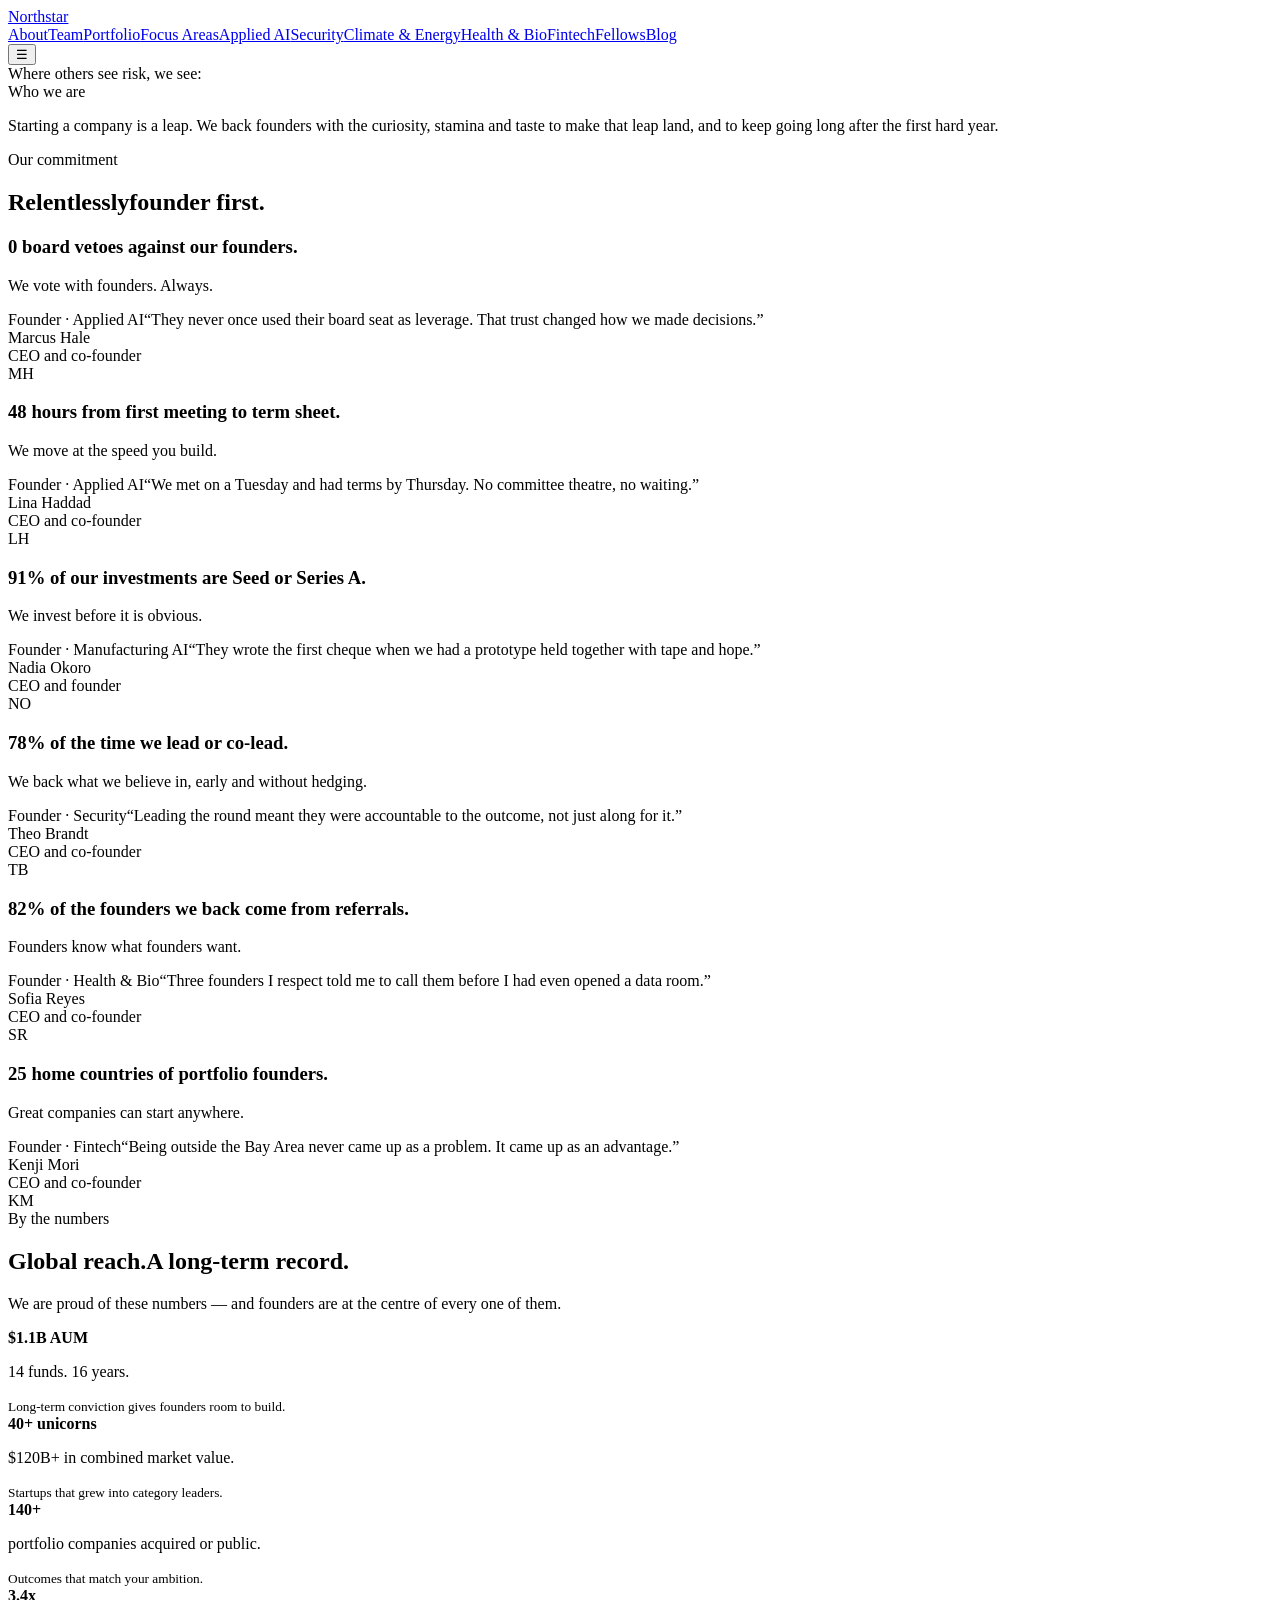
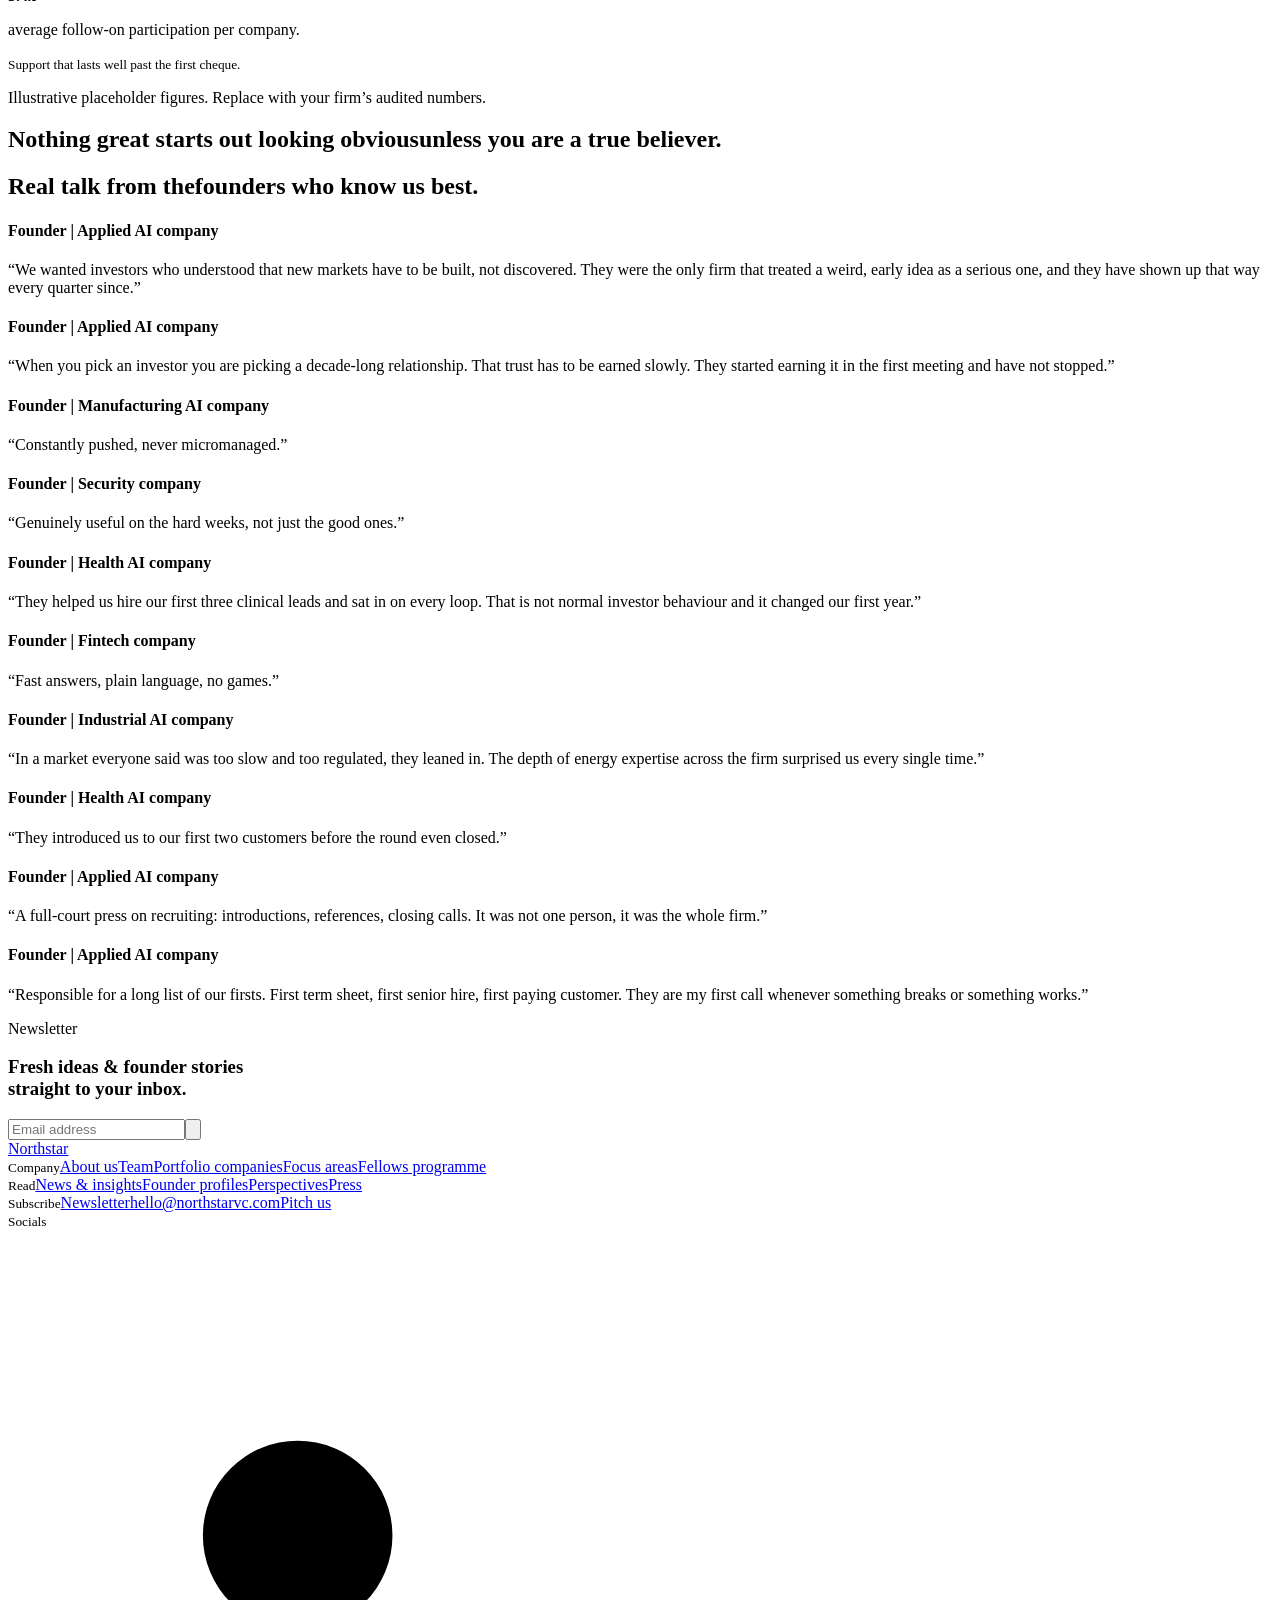
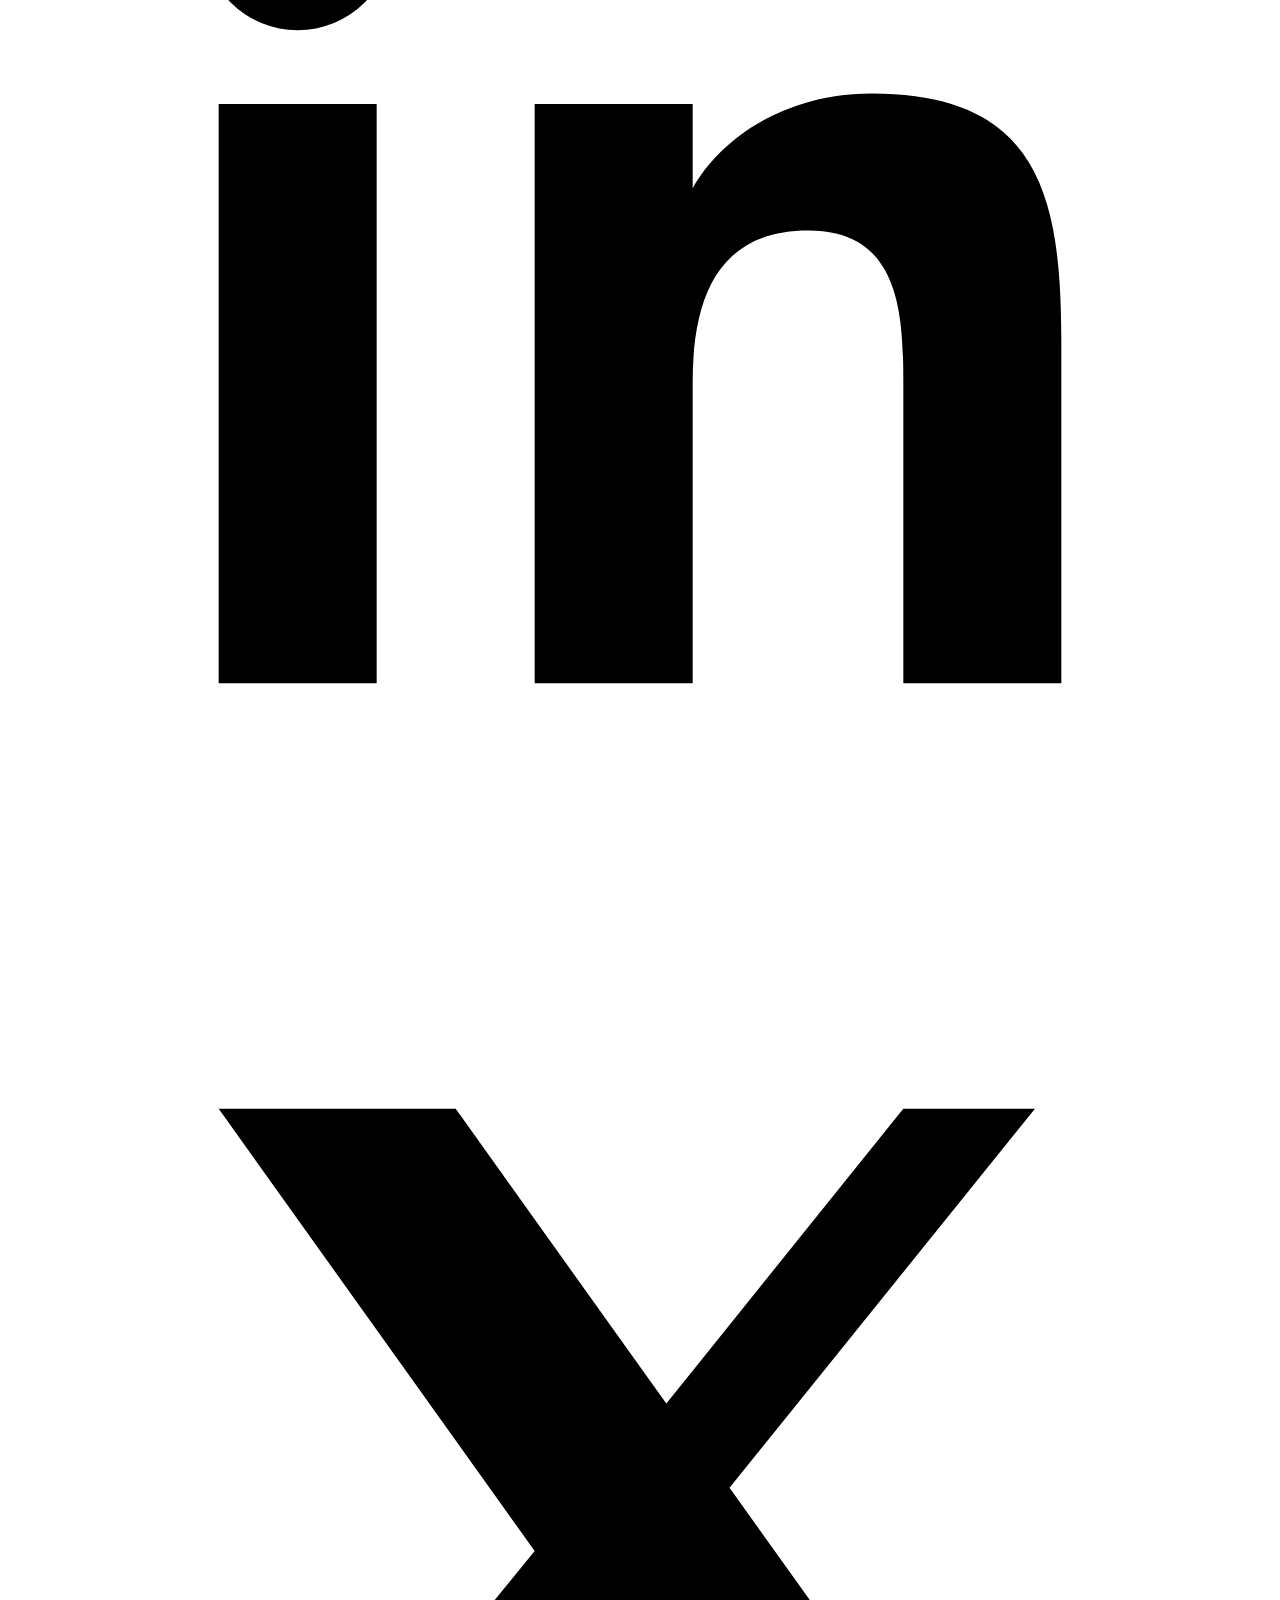
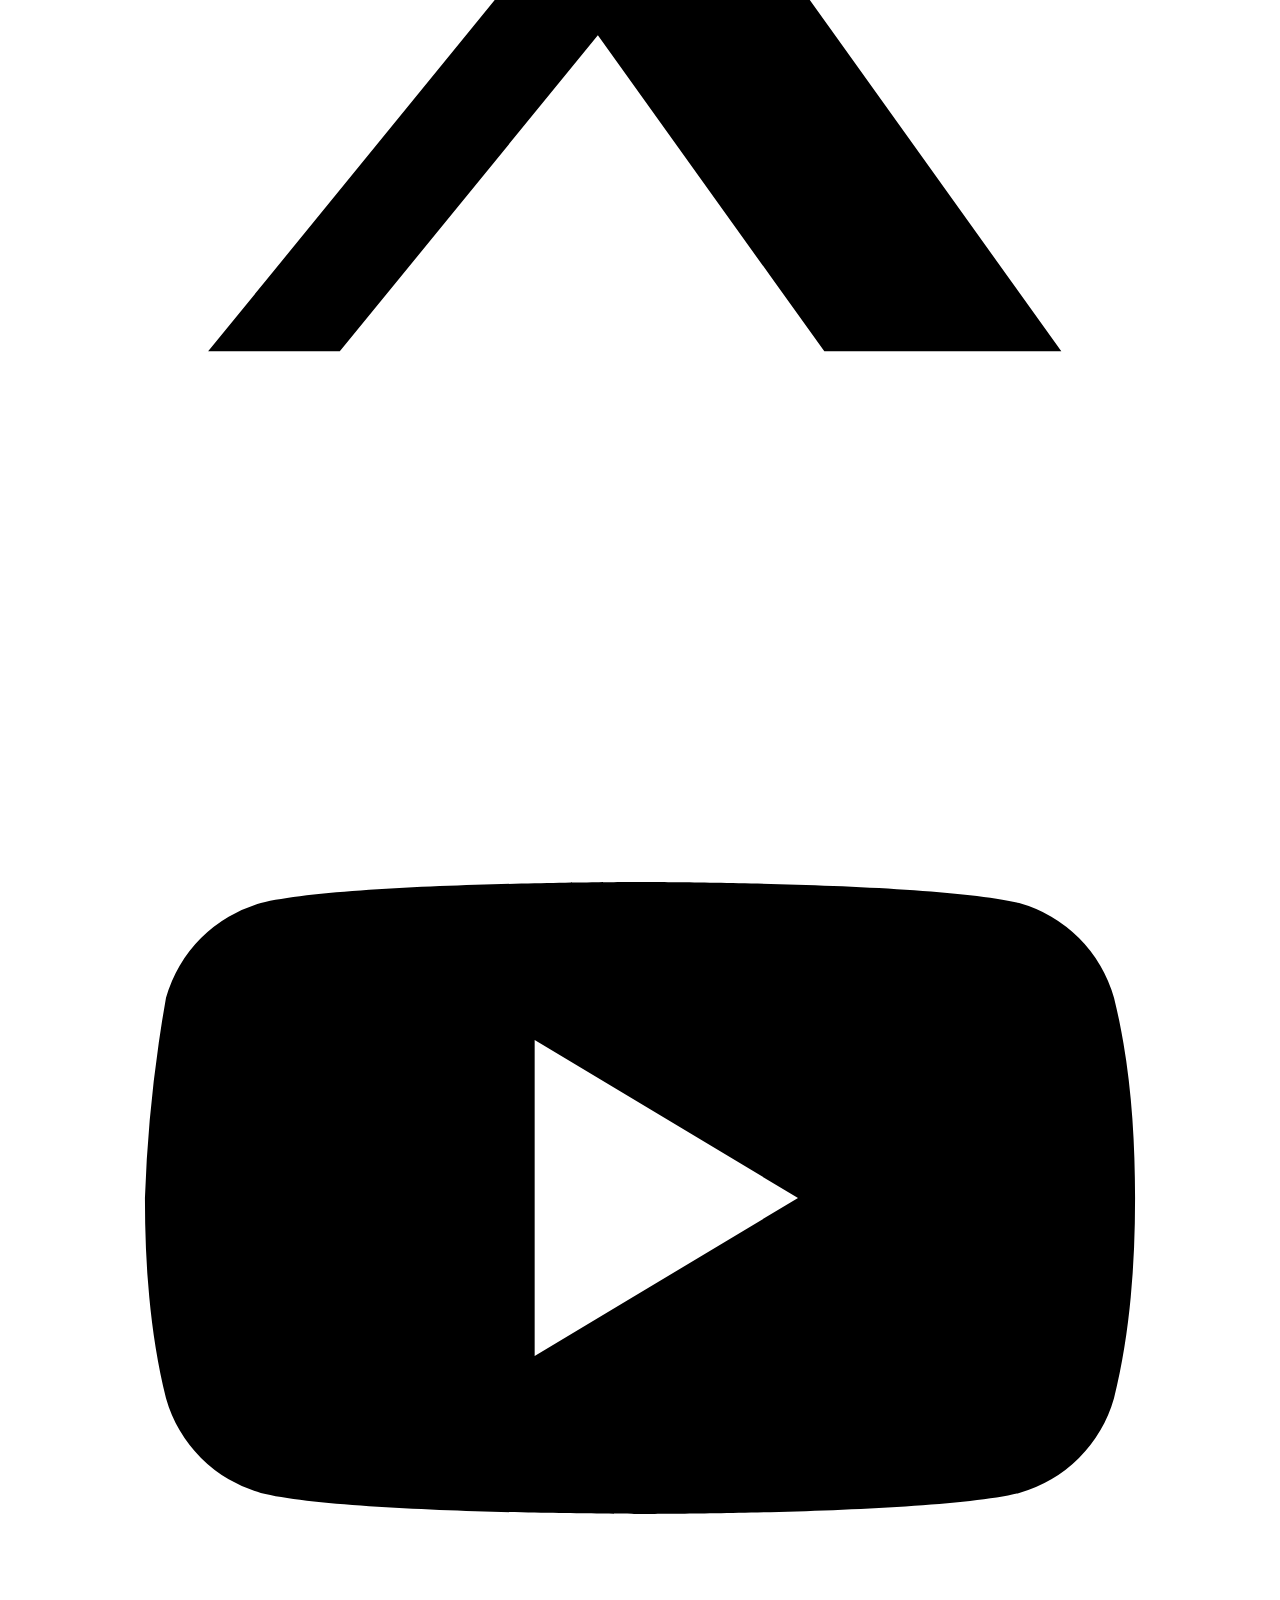
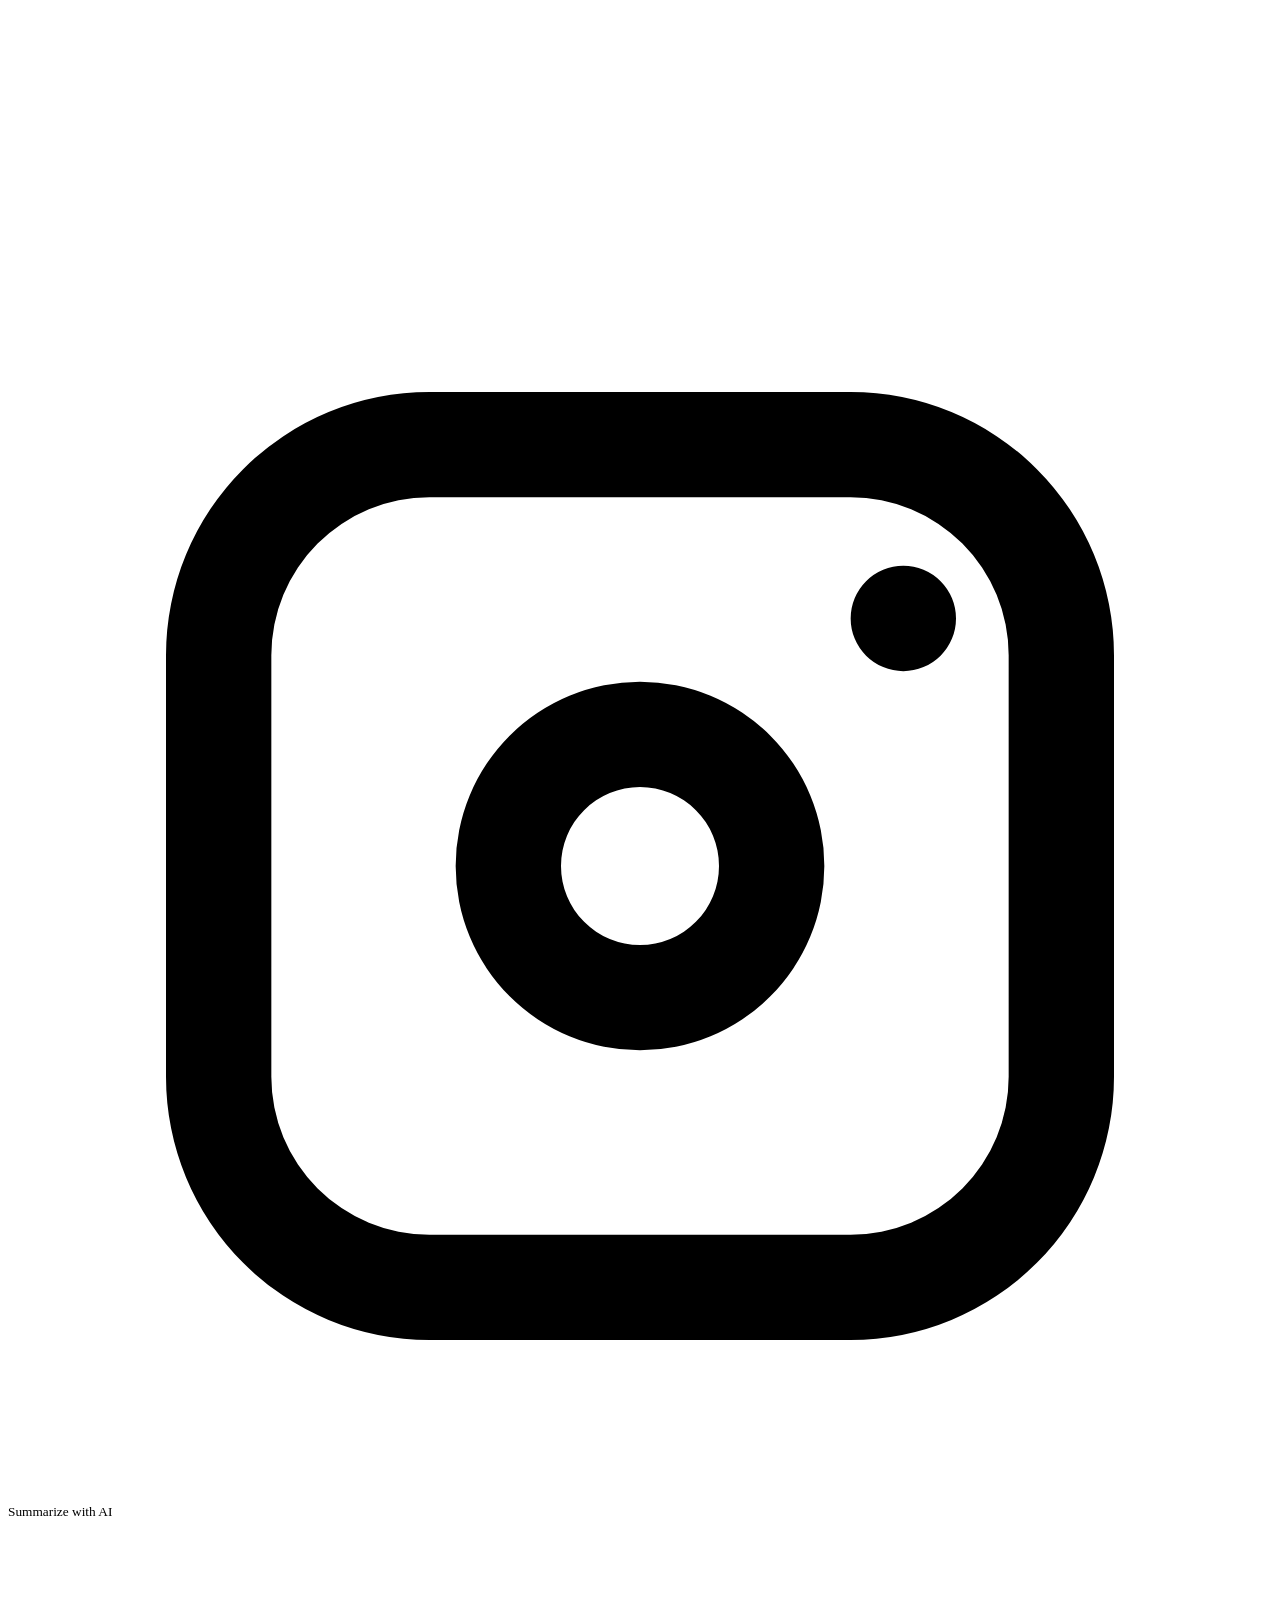
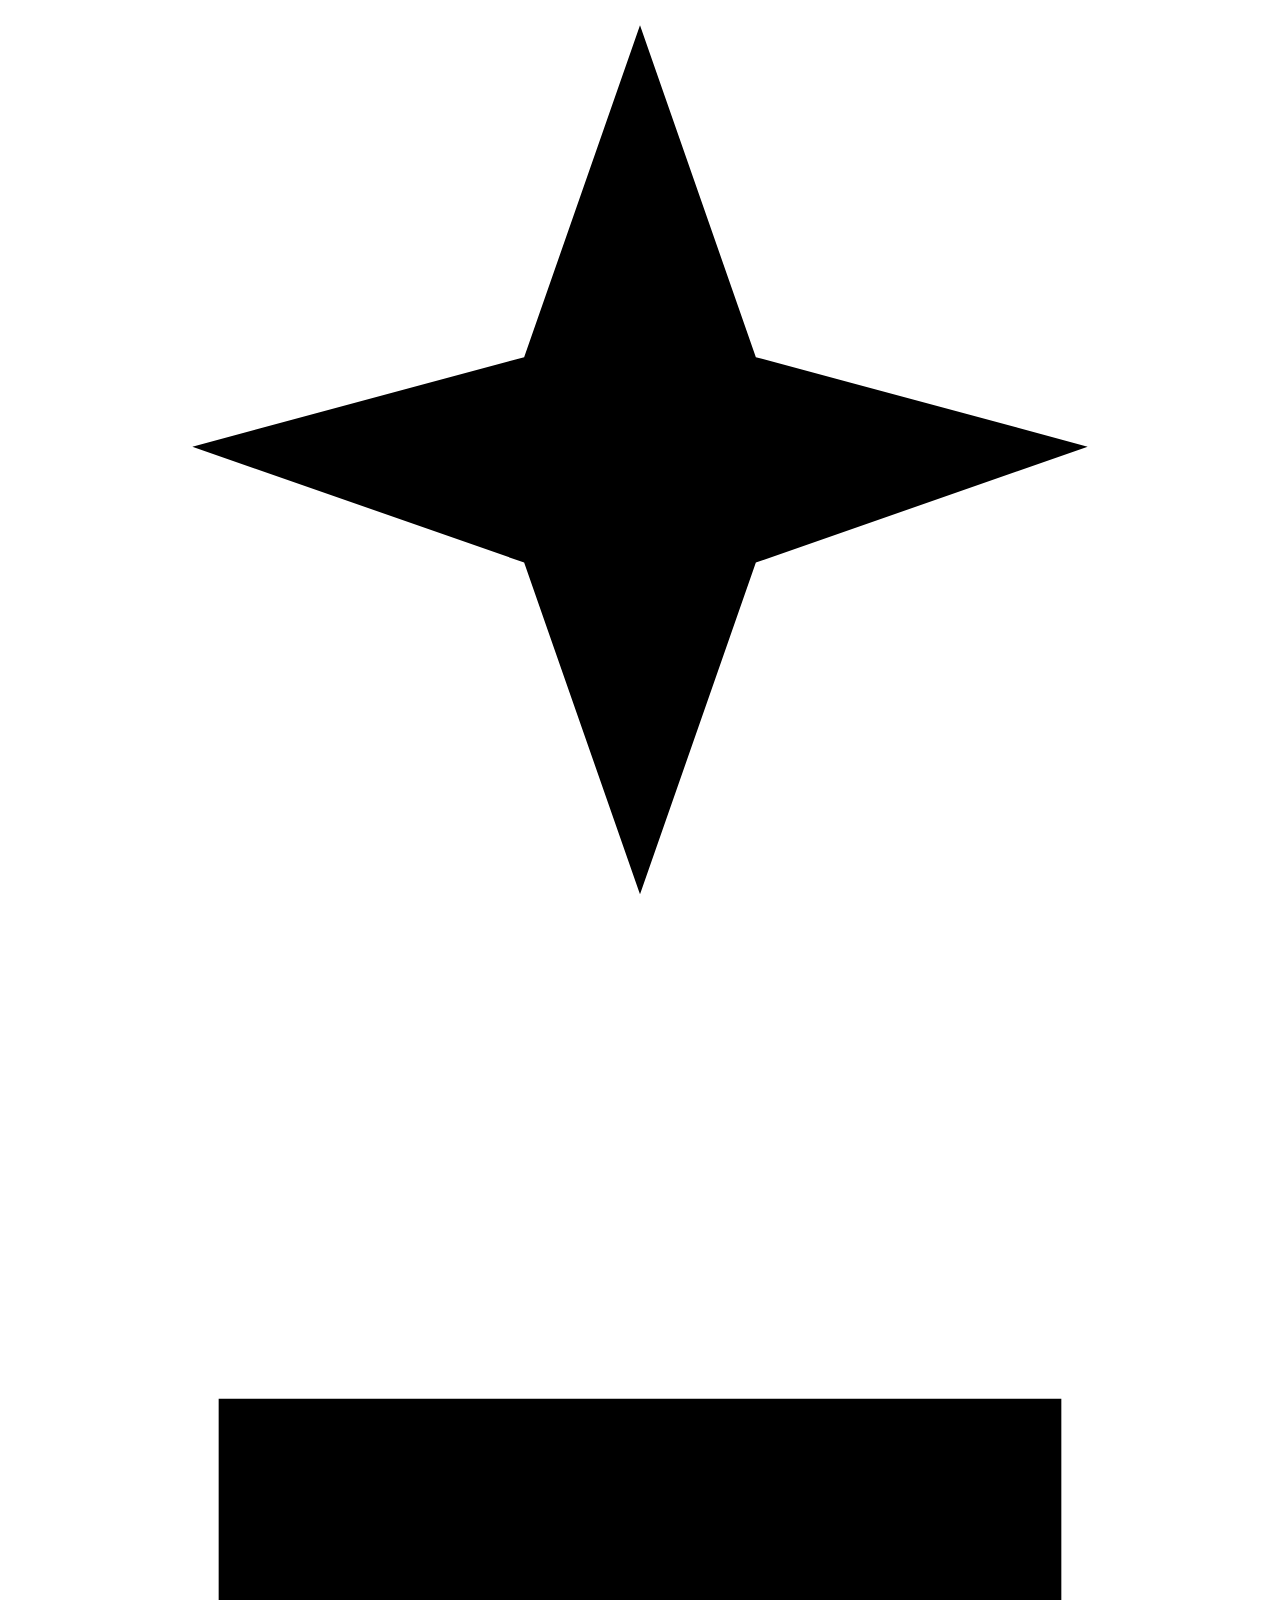
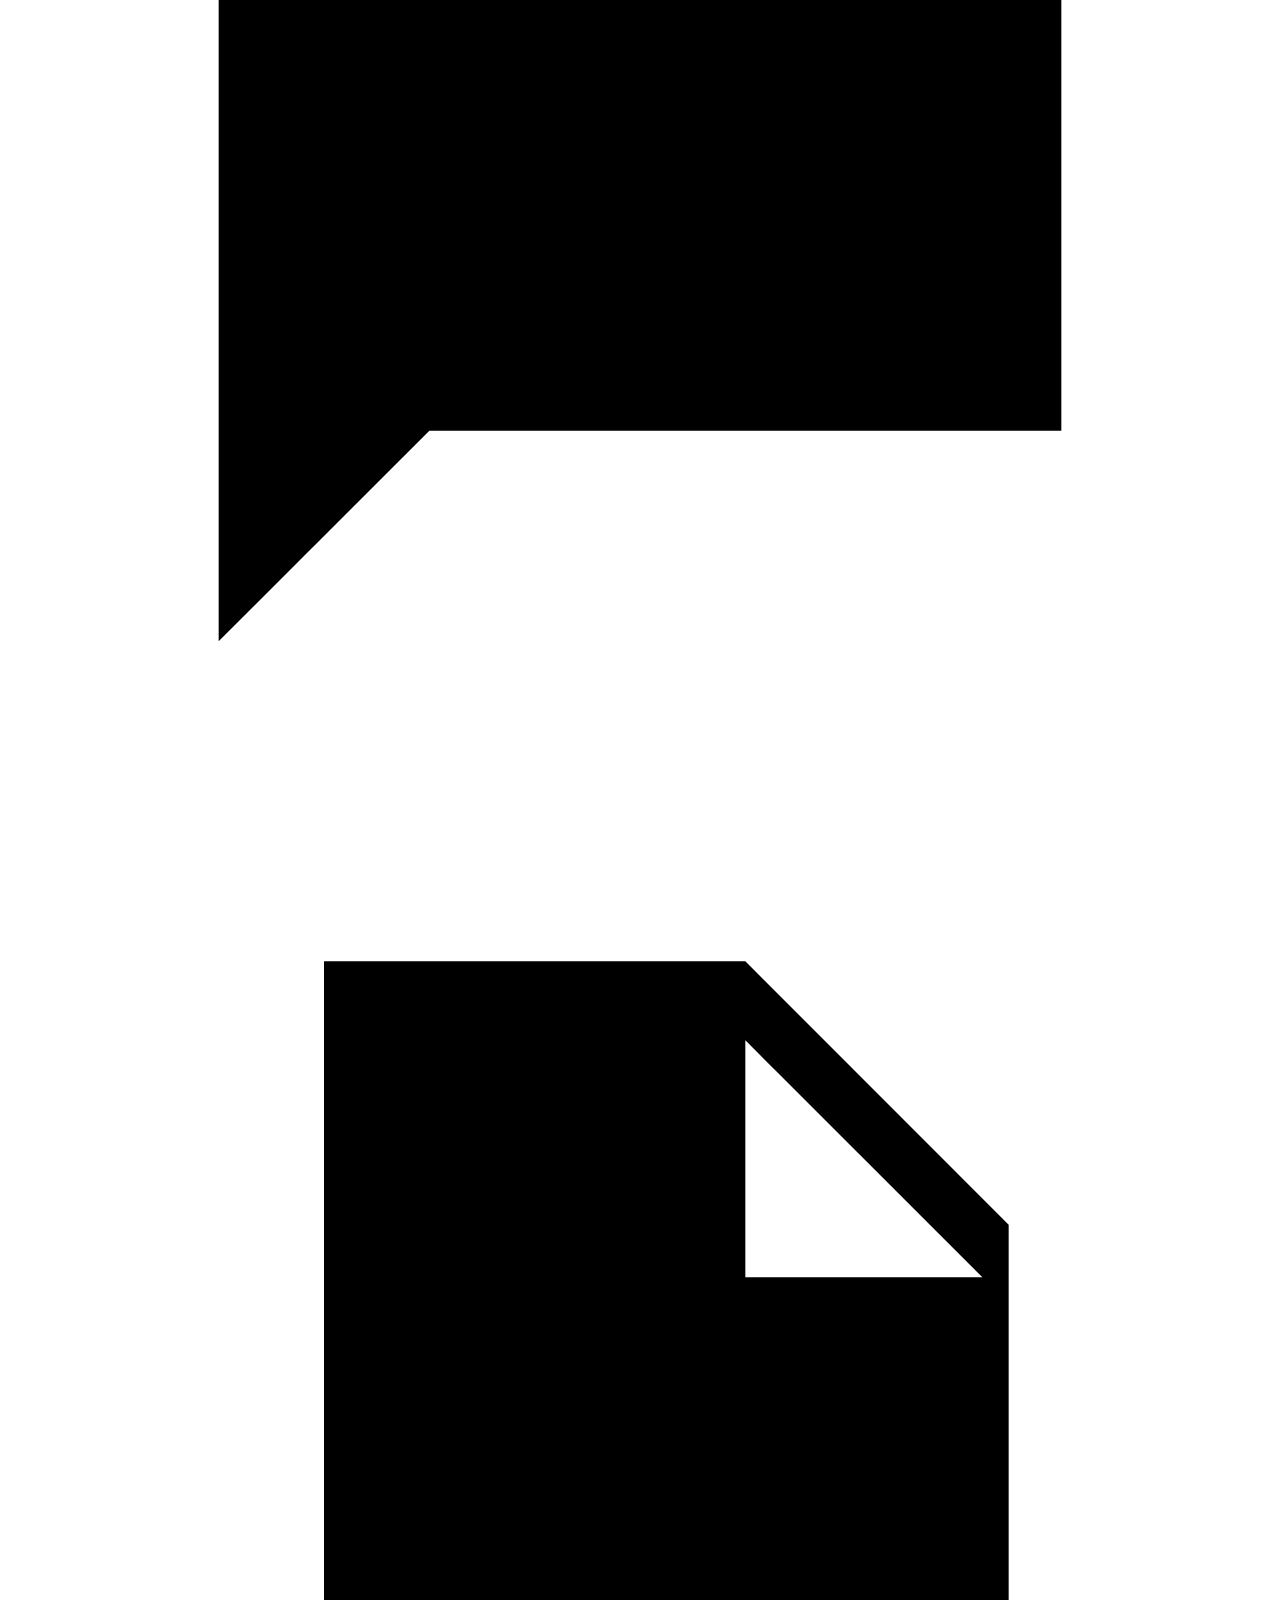
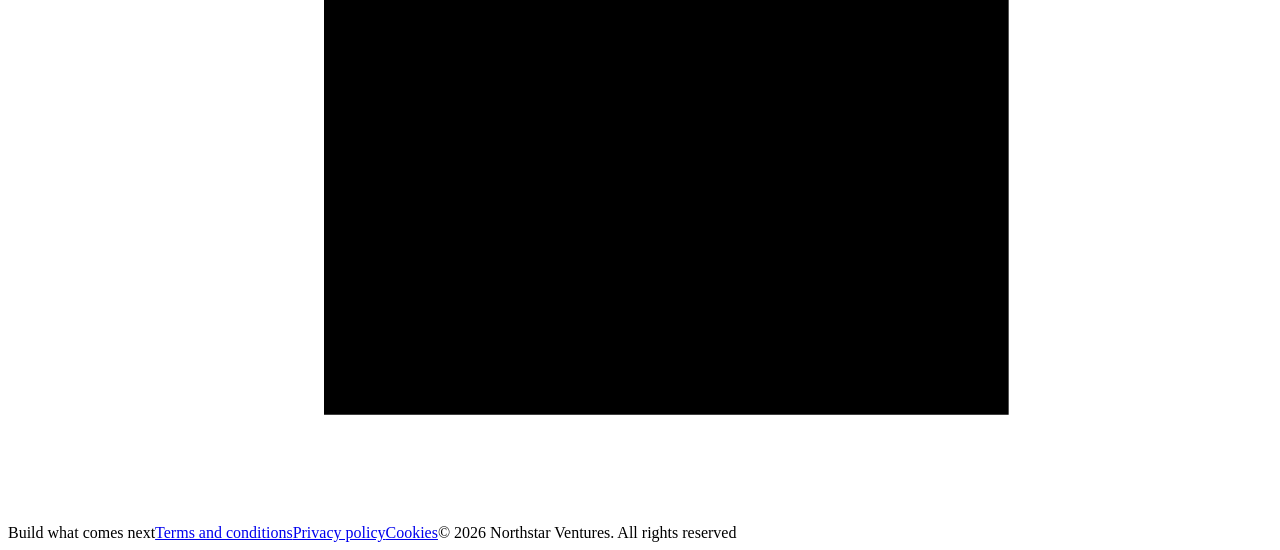
==== commit 9c62c010: "Add files via upload" ====
--- a/about.html
+++ b/about.html
@@ -1,5 +1,5 @@
 <!doctype html><html lang="en"><head><meta charset="utf-8"><meta name="viewport" content="width=device-width,initial-scale=1">
-<title>About · Northstar Ventures</title><link rel="stylesheet" href="assets/style.css"></head><body data-page="about.html">
+<title>About · Northstar Ventures</title><link rel="icon" href="assets/favicon.svg" type="image/svg+xml"><link rel="stylesheet" href="assets/style.css"></head><body data-page="about.html">
 <header><div class="bar"><a class="logo" href="index.html"><span class="mark"></span>Northstar</a><nav><a href="about.html" class=on>About</a><a href="team.html">Team</a><a href="portfolio.html">Portfolio</a><span class="nd"><a href="focus-areas.html">Focus Areas</a><span class="ndm"><a href="focus.html?a=applied-ai">Applied AI</a><a href="focus.html?a=security">Security</a><a href="focus.html?a=climate-energy">Climate & Energy</a><a href="focus.html?a=health-bio">Health &amp; Bio</a><a href="focus.html?a=fintech">Fintech</a></span></span><a href="fellows.html">Fellows</a><a href="blog.html">Blog</a></nav><button class="burger" aria-label="Menu">☰</button></div></header>
 <main id="about">
 <section class="band"><div class="frame abhero">
@@ -14,12 +14,12 @@
 <section class="band"><div class="frame head2"><span class="chip">Our commitment</span>
 <h2>Relentlessly<span>founder first.</span></h2></div></section>
 
-<section class="band"><div class="frame srow"><div class="sfig"><h3><b>0</b> board vetoes against our founders.</h3><p>We vote with founders. Always.</p></div><div class="tcard"><span class="who2"><b class="bm"></b>Parcel AI</span><q>They never once used their board seat as leverage. That trust changed how we made decisions.</q><div><div class="sig">Marcus Hale<br>CEO and co-founder</div><div class="av">MH</div></div></div></div></section>
-<section class="band"><div class="frame srow"><div class="sfig"><h3><b>48</b> hours from first meeting to term sheet.</h3><p>We move at the speed you build.</p></div><div class="tcard"><span class="who2"><b class="bm"></b>Tidepool</span><q>We met on a Tuesday and had terms by Thursday. No committee theatre, no waiting.</q><div><div class="sig">Lina Haddad<br>CEO and co-founder</div><div class="av">LH</div></div></div></div></section>
-<section class="band"><div class="frame srow"><div class="sfig"><h3><b>91%</b> of our investments are Seed or Series A.</h3><p>We invest before it is obvious.</p></div><div class="tcard"><span class="who2"><b class="bm"></b>Forge</span><q>They wrote the first cheque when we had a prototype held together with tape and hope.</q><div><div class="sig">Nadia Okoro<br>CEO and founder</div><div class="av">NO</div></div></div></div></section>
-<section class="band"><div class="frame srow"><div class="sfig"><h3><b>78%</b> of the time we lead or co-lead.</h3><p>We back what we believe in, early and without hedging.</p></div><div class="tcard"><span class="who2"><b class="bm"></b>Cipherfield</span><q>Leading the round meant they were accountable to the outcome, not just along for it.</q><div><div class="sig">Theo Brandt<br>CEO and co-founder</div><div class="av">TB</div></div></div></div></section>
-<section class="band"><div class="frame srow"><div class="sfig"><h3><b>82%</b> of the founders we back come from referrals.</h3><p>Founders know what founders want.</p></div><div class="tcard"><span class="who2"><b class="bm"></b>Healwell</span><q>Three founders I respect told me to call them before I had even opened a data room.</q><div><div class="sig">Sofia Reyes<br>CEO and co-founder</div><div class="av">SR</div></div></div></div></section>
-<section class="band"><div class="frame srow"><div class="sfig"><h3><b>25</b> home countries of portfolio founders.</h3><p>Great companies can start anywhere.</p></div><div class="tcard"><span class="who2"><b class="bm"></b>Ledgerline</span><q>Being outside the Bay Area never came up as a problem. It came up as an advantage.</q><div><div class="sig">Kenji Mori<br>CEO and co-founder</div><div class="av">KM</div></div></div></div></section>
+<section class="band"><div class="frame srow"><div class="sfig"><h3><b>0</b> board vetoes against our founders.</h3><p>We vote with founders. Always.</p></div><div class="tcard"><span class="who2"><b class="bm"></b>Founder · Applied AI</span><q>They never once used their board seat as leverage. That trust changed how we made decisions.</q><div><div class="sig">Marcus Hale<br>CEO and co-founder</div><div class="av">MH</div></div></div></div></section>
+<section class="band"><div class="frame srow"><div class="sfig"><h3><b>48</b> hours from first meeting to term sheet.</h3><p>We move at the speed you build.</p></div><div class="tcard"><span class="who2"><b class="bm"></b>Founder · Applied AI</span><q>We met on a Tuesday and had terms by Thursday. No committee theatre, no waiting.</q><div><div class="sig">Lina Haddad<br>CEO and co-founder</div><div class="av">LH</div></div></div></div></section>
+<section class="band"><div class="frame srow"><div class="sfig"><h3><b>91%</b> of our investments are Seed or Series A.</h3><p>We invest before it is obvious.</p></div><div class="tcard"><span class="who2"><b class="bm"></b>Founder · Manufacturing AI</span><q>They wrote the first cheque when we had a prototype held together with tape and hope.</q><div><div class="sig">Nadia Okoro<br>CEO and founder</div><div class="av">NO</div></div></div></div></section>
+<section class="band"><div class="frame srow"><div class="sfig"><h3><b>78%</b> of the time we lead or co-lead.</h3><p>We back what we believe in, early and without hedging.</p></div><div class="tcard"><span class="who2"><b class="bm"></b>Founder · Security</span><q>Leading the round meant they were accountable to the outcome, not just along for it.</q><div><div class="sig">Theo Brandt<br>CEO and co-founder</div><div class="av">TB</div></div></div></div></section>
+<section class="band"><div class="frame srow"><div class="sfig"><h3><b>82%</b> of the founders we back come from referrals.</h3><p>Founders know what founders want.</p></div><div class="tcard"><span class="who2"><b class="bm"></b>Founder · Health & Bio</span><q>Three founders I respect told me to call them before I had even opened a data room.</q><div><div class="sig">Sofia Reyes<br>CEO and co-founder</div><div class="av">SR</div></div></div></div></section>
+<section class="band"><div class="frame srow"><div class="sfig"><h3><b>25</b> home countries of portfolio founders.</h3><p>Great companies can start anywhere.</p></div><div class="tcard"><span class="who2"><b class="bm"></b>Founder · Fintech</span><q>Being outside the Bay Area never came up as a problem. It came up as an advantage.</q><div><div class="sig">Kenji Mori<br>CEO and co-founder</div><div class="av">KM</div></div></div></div></section>
 
 <section class="band"><div class="frame head2"><span class="chip">By the numbers</span>
 <h2 class="flip">Global reach.<span>A long-term record.</span></h2></div></section>
@@ -32,18 +32,15 @@
 
 <section class="band"><div class="frame head2"><h2>Real talk from the<span>founders who know us best.</span></h2></div></section>
 
-<section class="band"><div class="frame voices"><div class="vo"><h4>Marcus Hale | CEO and co-founder, Parcel AI</h4><p>&ldquo;We wanted investors who understood that new markets have to be built, not discovered. They were the only firm that treated a weird, early idea as a serious one, and they have shown up that way every quarter since.&rdquo;</p></div><div class="vo"><h4>Lina Haddad | CEO and co-founder, Tidepool</h4><p>&ldquo;When you pick an investor you are picking a decade-long relationship. That trust has to be earned slowly. They started earning it in the first meeting and have not stopped.&rdquo;</p></div><div class="vo"><h4>Nadia Okoro | CEO and founder, Forge</h4><p>&ldquo;Constantly pushed, never micromanaged.&rdquo;</p></div><div class="vo"><h4>Theo Brandt | CEO and co-founder, Cipherfield</h4><p>&ldquo;Genuinely useful on the hard weeks, not just the good ones.&rdquo;</p></div><div class="vo"><h4>Sofia Reyes | CEO and co-founder, Healwell</h4><p>&ldquo;They helped us hire our first three clinical leads and sat in on every loop. That is not normal investor behaviour and it changed our first year.&rdquo;</p></div><div class="vo"><h4>Kenji Mori | CEO and co-founder, Ledgerline</h4><p>&ldquo;Fast answers, plain language, no games.&rdquo;</p></div><div class="vo"><h4>Ava Chen | CEO and co-founder, Lumen Grid</h4><p>&ldquo;In a market everyone said was too slow and too regulated, they leaned in. The depth of energy expertise across the firm surprised us every single time.&rdquo;</p></div><div class="vo"><h4>Grace Obi | CEO and co-founder, Voltaic</h4><p>&ldquo;They introduced us to our first two customers before the round even closed.&rdquo;</p></div><div class="vo"><h4>Elias Ward | CEO and co-founder, Keystone</h4><p>&ldquo;A full-court press on recruiting: introductions, references, closing calls. It was not one person, it was the whole firm.&rdquo;</p></div><div class="vo"><h4>Rhea Das | CEO and co-founder, Northwind</h4><p>&ldquo;Responsible for a long list of our firsts. First term sheet, first senior hire, first paying customer. They are my first call whenever something breaks or something works.&rdquo;</p></div></div></section>
+<section class="band"><div class="frame voices"><div class="vo"><h4>Founder | Applied AI company</h4><p>&ldquo;We wanted investors who understood that new markets have to be built, not discovered. They were the only firm that treated a weird, early idea as a serious one, and they have shown up that way every quarter since.&rdquo;</p></div><div class="vo"><h4>Founder | Applied AI company</h4><p>&ldquo;When you pick an investor you are picking a decade-long relationship. That trust has to be earned slowly. They started earning it in the first meeting and have not stopped.&rdquo;</p></div><div class="vo"><h4>Founder | Manufacturing AI company</h4><p>&ldquo;Constantly pushed, never micromanaged.&rdquo;</p></div><div class="vo"><h4>Founder | Security company</h4><p>&ldquo;Genuinely useful on the hard weeks, not just the good ones.&rdquo;</p></div><div class="vo"><h4>Founder | Health AI company</h4><p>&ldquo;They helped us hire our first three clinical leads and sat in on every loop. That is not normal investor behaviour and it changed our first year.&rdquo;</p></div><div class="vo"><h4>Founder | Fintech company</h4><p>&ldquo;Fast answers, plain language, no games.&rdquo;</p></div><div class="vo"><h4>Founder | Industrial AI company</h4><p>&ldquo;In a market everyone said was too slow and too regulated, they leaned in. The depth of energy expertise across the firm surprised us every single time.&rdquo;</p></div><div class="vo"><h4>Founder | Health AI company</h4><p>&ldquo;They introduced us to our first two customers before the round even closed.&rdquo;</p></div><div class="vo"><h4>Founder | Applied AI company</h4><p>&ldquo;A full-court press on recruiting: introductions, references, closing calls. It was not one person, it was the whole firm.&rdquo;</p></div><div class="vo"><h4>Founder | Applied AI company</h4><p>&ldquo;Responsible for a long list of our firsts. First term sheet, first senior hire, first paying customer. They are my first call whenever something breaks or something works.&rdquo;</p></div></div></section>
 </main>
-<section class="cta"><div class="tiles">
+<section class="cta" id="subscribe"><div class="tiles">
 <div class="t"></div><div class="t"></div><div class="t sp"></div><div class="t sp" style="grid-column:span 2"></div><div class="t sp"></div>
 <div class="t"></div><div class="t sp text" style="grid-column:span 2"><span class="pill">Newsletter</span><h3>Fresh ideas &amp; founder stories<br><span>straight to your inbox.</span></h3></div>
 <div class="t sp form" style="grid-column:span 2"><div class="blank"></div><form class="news"><input type="email" placeholder="Email address" aria-label="Email address" required><button aria-label="Subscribe"><svg viewBox="0 0 24 24"><path d="M5 12h13m-5-5 5 5-5 5" fill="none" stroke="currentColor" stroke-width="2" stroke-linecap="round"/></svg></button></form></div><div class="t sp"></div>
 <div class="t"></div><div class="t sp" style="grid-column:span 3"></div><div class="t sp" style="grid-column:span 2"></div>
 </div></section>
 <footer><div class="foot"><a class="logo big" href="index.html"><span class="mark"></span>Northstar</a>
-<div class="cols"><div><small>Company</small><a href="portfolio.html">Portfolio jobs</a></div>
-<div><small>Subscribe</small><a href="blog.html">Subscribe</a></div>
-<div><small>Socials</small><div class="icons"><a href="#" class="ic" aria-label="LinkedIn"><svg viewBox="0 0 24 24"><path d="M4 9h3v11H4zM5.5 4a1.8 1.8 0 110 3.6 1.8 1.8 0 010-3.6zM10 9h3v1.6c.5-.9 1.7-1.8 3.4-1.8 3.2 0 3.6 2 3.6 4.7V20h-3v-5.6c0-1.3 0-3-1.8-3s-2.2 1.4-2.2 2.9V20h-3z"/></svg></a><a href="#" class="ic" aria-label="X"><svg viewBox="0 0 24 24"><path d="M4 4h4.5l4 5.6L17 4h2.5l-5.8 7.2L20 20h-4.5l-4.3-6-4.9 6H3.8l6.2-7.6z"/></svg></a><a href="#" class="ic" aria-label="YouTube"><svg viewBox="0 0 24 24"><path d="M21 8.2a2.6 2.6 0 00-1.8-1.8C17.6 6 12 6 12 6s-5.6 0-7.2.4A2.6 2.6 0 003 8.2 27 27 0 002.6 12c0 1.3.1 2.6.4 3.8a2.6 2.6 0 001.8 1.8C6.4 18 12 18 12 18s5.6 0 7.2-.4a2.6 2.6 0 001.8-1.8c.3-1.2.4-2.5.4-3.8s-.1-2.6-.4-3.8zM10 15V9l5 3z"/></svg></a><a href="#" class="ic" aria-label="Instagram"><svg viewBox="0 0 24 24"><path d="M8 3h8a5 5 0 015 5v8a5 5 0 01-5 5H8a5 5 0 01-5-5V8a5 5 0 015-5zm0 2a3 3 0 00-3 3v8a3 3 0 003 3h8a3 3 0 003-3V8a3 3 0 00-3-3zm4 3.5a3.5 3.5 0 110 7 3.5 3.5 0 010-7zm0 2a1.5 1.5 0 100 3 1.5 1.5 0 000-3zM17 6.3a1 1 0 110 2 1 1 0 010-2z"/></svg></a></div></div>
-<div><small>Summarize with AI</small><div class="icons"><a href="#" class="ic" aria-label="AI assistant"><svg viewBox="0 0 24 24"><path d="M12 2l2.2 6.3L20.5 10l-6.3 2.2L12 18.5l-2.2-6.3L3.5 10l6.3-1.7z"/></svg></a><a href="#" class="ic" aria-label="Chat"><svg viewBox="0 0 24 24"><path d="M4 4h16v12H8l-4 4z"/></svg></a><a href="#" class="ic" aria-label="Summary"><svg viewBox="0 0 24 24"><path d="M6 2h8l5 5v15H6zm8 1.5V8h4.5z"/></svg></a></div></div></div></div>
-<div class="legal"><span class="accent">Build what comes next</span><span><a href="#">Terms and conditions</a><a href="#">Privacy policy</a></span><span>© 2026 Northstar Ventures. All rights reserved</span></div></footer>
+<div class="cols"><div><small>Company</small><a href="about.html">About us</a><a href="team.html">Team</a><a href="portfolio.html">Portfolio companies</a><a href="focus-areas.html">Focus areas</a><a href="fellows.html">Fellows programme</a></div><div><small>Read</small><a href="blog.html">News &amp; insights</a><a href="blog.html#bStories">Founder profiles</a><a href="blog.html#bViews">Perspectives</a><a href="blog.html#bPress">Press</a></div><div><small>Subscribe</small><a href="blog.html#subscribe">Newsletter</a><a href="mailto:hello@northstarvc.com">hello@northstarvc.com</a><a href="mailto:pitch@northstarvc.com">Pitch us</a></div><div><small>Socials</small><div class="icons"><a href="https://www.linkedin.com/company/northstar-ventures" class="ic" aria-label="LinkedIn" target="_blank" rel="noopener"><svg viewBox="0 0 24 24"><path d="M4 9h3v11H4zM5.5 4a1.8 1.8 0 110 3.6 1.8 1.8 0 010-3.6zM10 9h3v1.6c.5-.9 1.7-1.8 3.4-1.8 3.2 0 3.6 2 3.6 4.7V20h-3v-5.6c0-1.3 0-3-1.8-3s-2.2 1.4-2.2 2.9V20h-3z"/></svg></a><a href="https://x.com/northstarvc" class="ic" aria-label="X" target="_blank" rel="noopener"><svg viewBox="0 0 24 24"><path d="M4 4h4.5l4 5.6L17 4h2.5l-5.8 7.2L20 20h-4.5l-4.3-6-4.9 6H3.8l6.2-7.6z"/></svg></a><a href="https://www.youtube.com/@northstarventures" class="ic" aria-label="YouTube" target="_blank" rel="noopener"><svg viewBox="0 0 24 24"><path d="M21 8.2a2.6 2.6 0 00-1.8-1.8C17.6 6 12 6 12 6s-5.6 0-7.2.4A2.6 2.6 0 003 8.2 27 27 0 002.6 12c0 1.3.1 2.6.4 3.8a2.6 2.6 0 001.8 1.8C6.4 18 12 18 12 18s5.6 0 7.2-.4a2.6 2.6 0 001.8-1.8c.3-1.2.4-2.5.4-3.8s-.1-2.6-.4-3.8zM10 15V9l5 3z"/></svg></a><a href="https://www.instagram.com/northstarventures" class="ic" aria-label="Instagram" target="_blank" rel="noopener"><svg viewBox="0 0 24 24"><path d="M8 3h8a5 5 0 015 5v8a5 5 0 01-5 5H8a5 5 0 01-5-5V8a5 5 0 015-5zm0 2a3 3 0 00-3 3v8a3 3 0 003 3h8a3 3 0 003-3V8a3 3 0 00-3-3zm4 3.5a3.5 3.5 0 110 7 3.5 3.5 0 010-7zm0 2a1.5 1.5 0 100 3 1.5 1.5 0 000-3zM17 6.3a1 1 0 110 2 1 1 0 010-2z"/></svg></a></div></div><div><small>Summarize with AI</small><div class="icons"><a href="https://chatgpt.com/?q=Summarise%20Northstar%20Ventures%20%28northstarvc.com%29%3A%20their%20thesis%2C%20focus%20areas%20and%20portfolio." class="ic" aria-label="AI assistant" target="_blank" rel="noopener"><svg viewBox="0 0 24 24"><path d="M12 2l2.2 6.3L20.5 10l-6.3 2.2L12 18.5l-2.2-6.3L3.5 10l6.3-1.7z"/></svg></a><a href="https://claude.ai/new?q=Summarise%20Northstar%20Ventures%20%28northstarvc.com%29%3A%20their%20thesis%2C%20focus%20areas%20and%20portfolio." class="ic" aria-label="Chat" target="_blank" rel="noopener"><svg viewBox="0 0 24 24"><path d="M4 4h16v12H8l-4 4z"/></svg></a><a href="blog.html" class="ic" aria-label="Summary"><svg viewBox="0 0 24 24"><path d="M6 2h8l5 5v15H6zm8 1.5V8h4.5z"/></svg></a></div></div></div></div>
+<div class="legal"><span class="accent">Build what comes next</span><span><a href="terms.html">Terms and conditions</a><a href="privacy.html">Privacy policy</a><a href="privacy.html#cookies">Cookies</a></span><span>&copy; 2026 Northstar Ventures. All rights reserved</span></div></footer>
 <script src="assets/data.js"></script><script src="assets/app.js"></script></body></html>
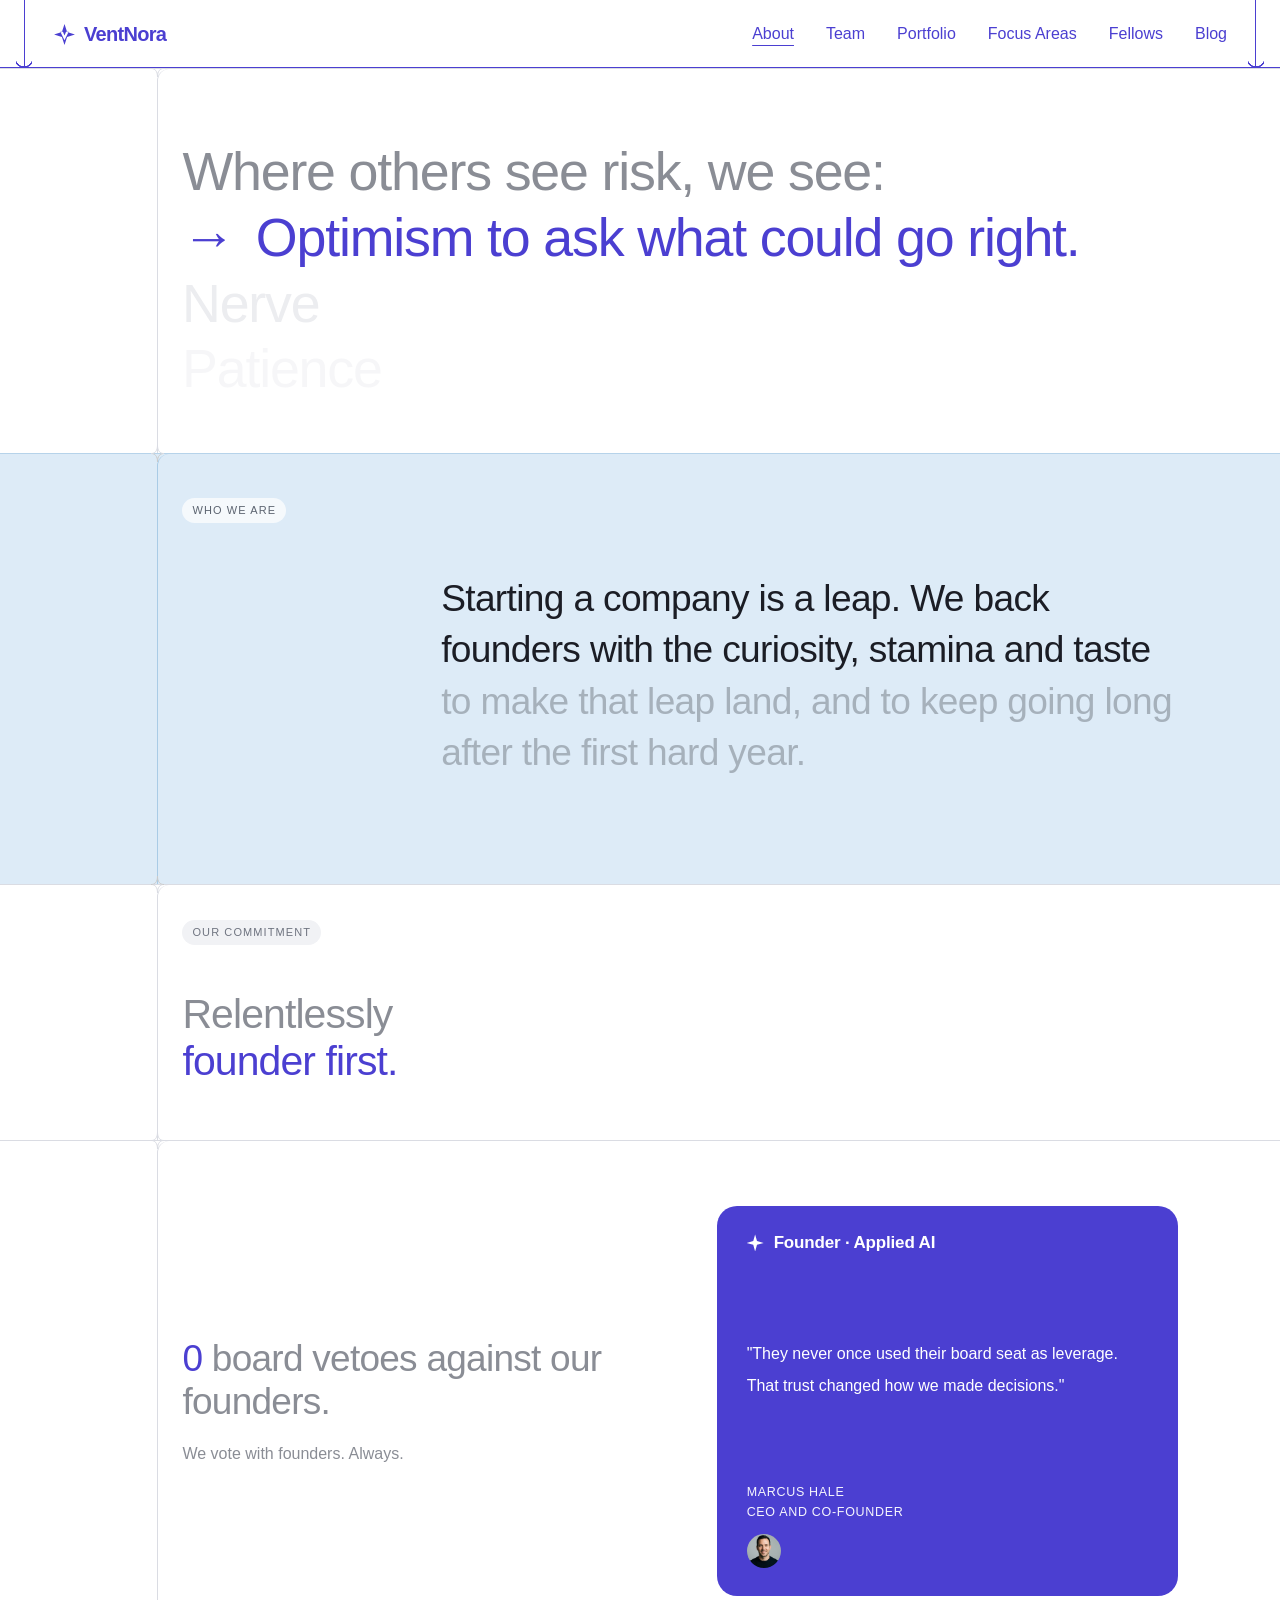
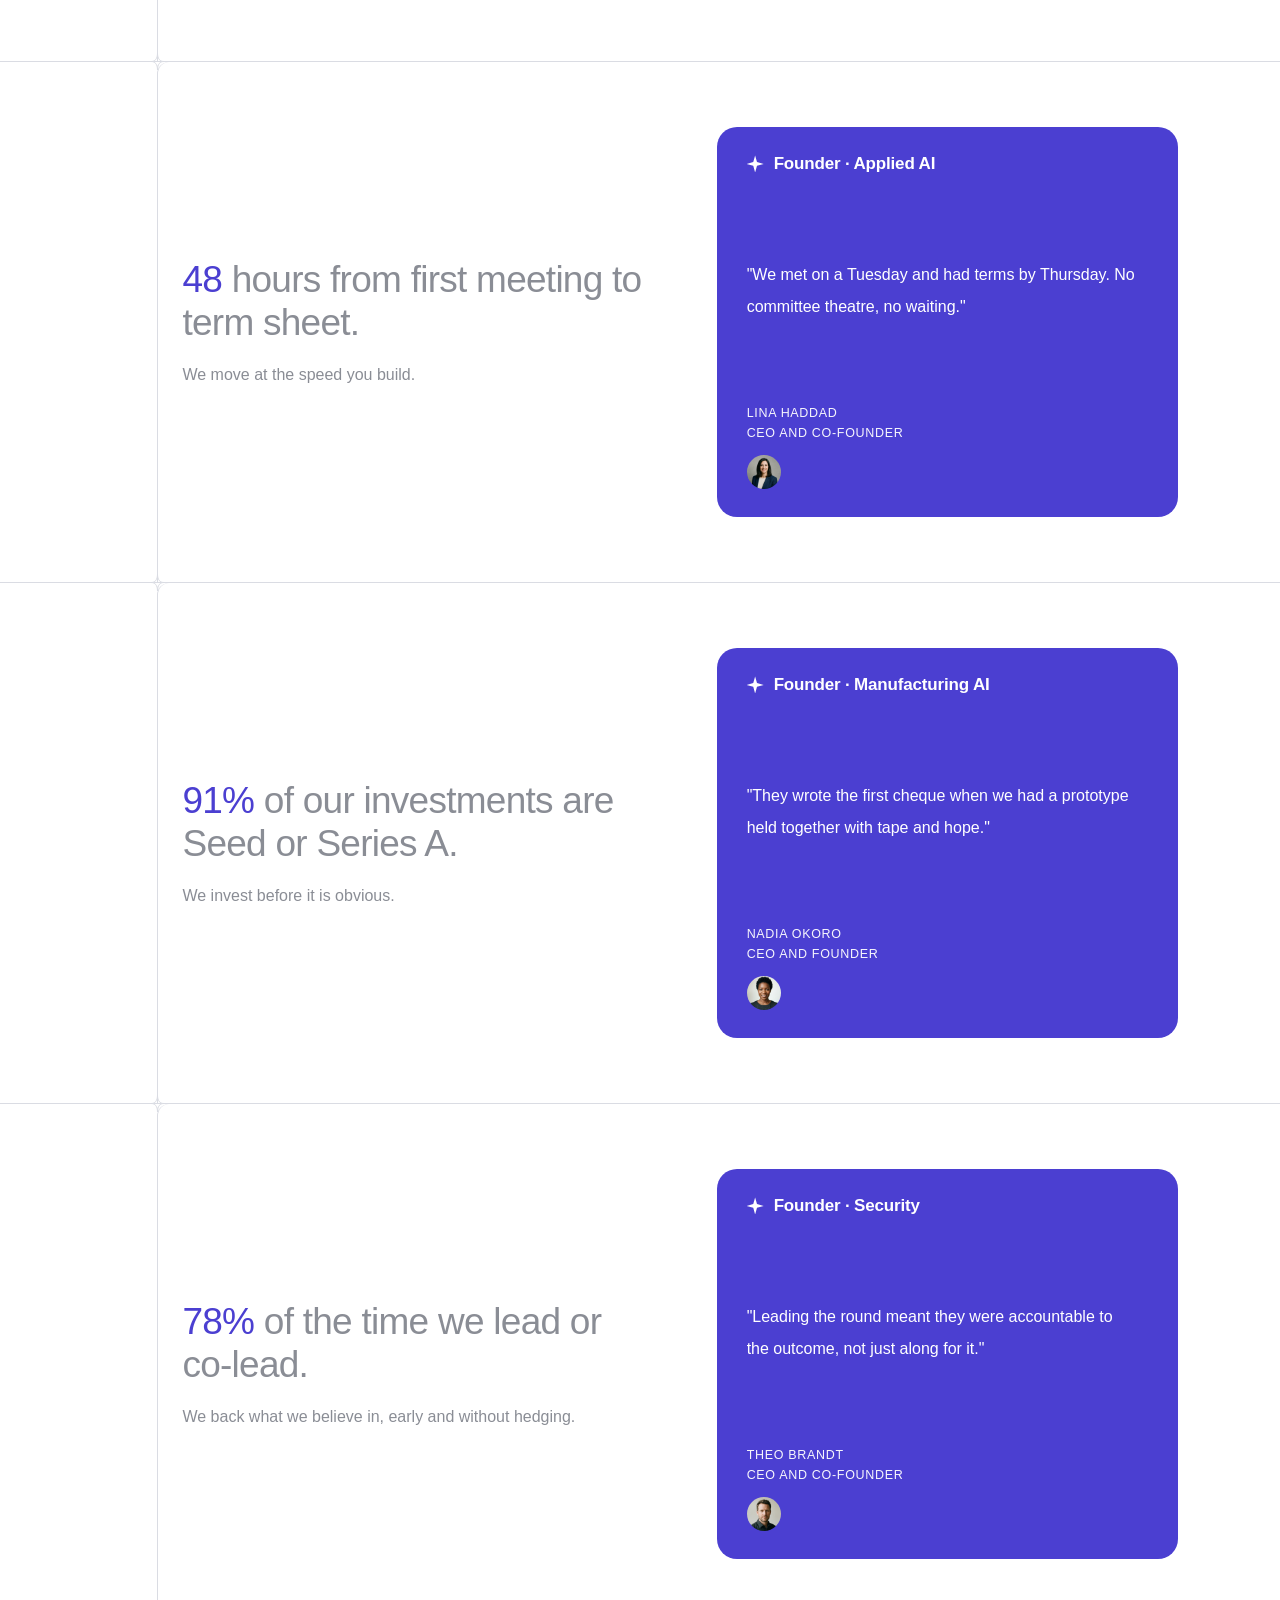
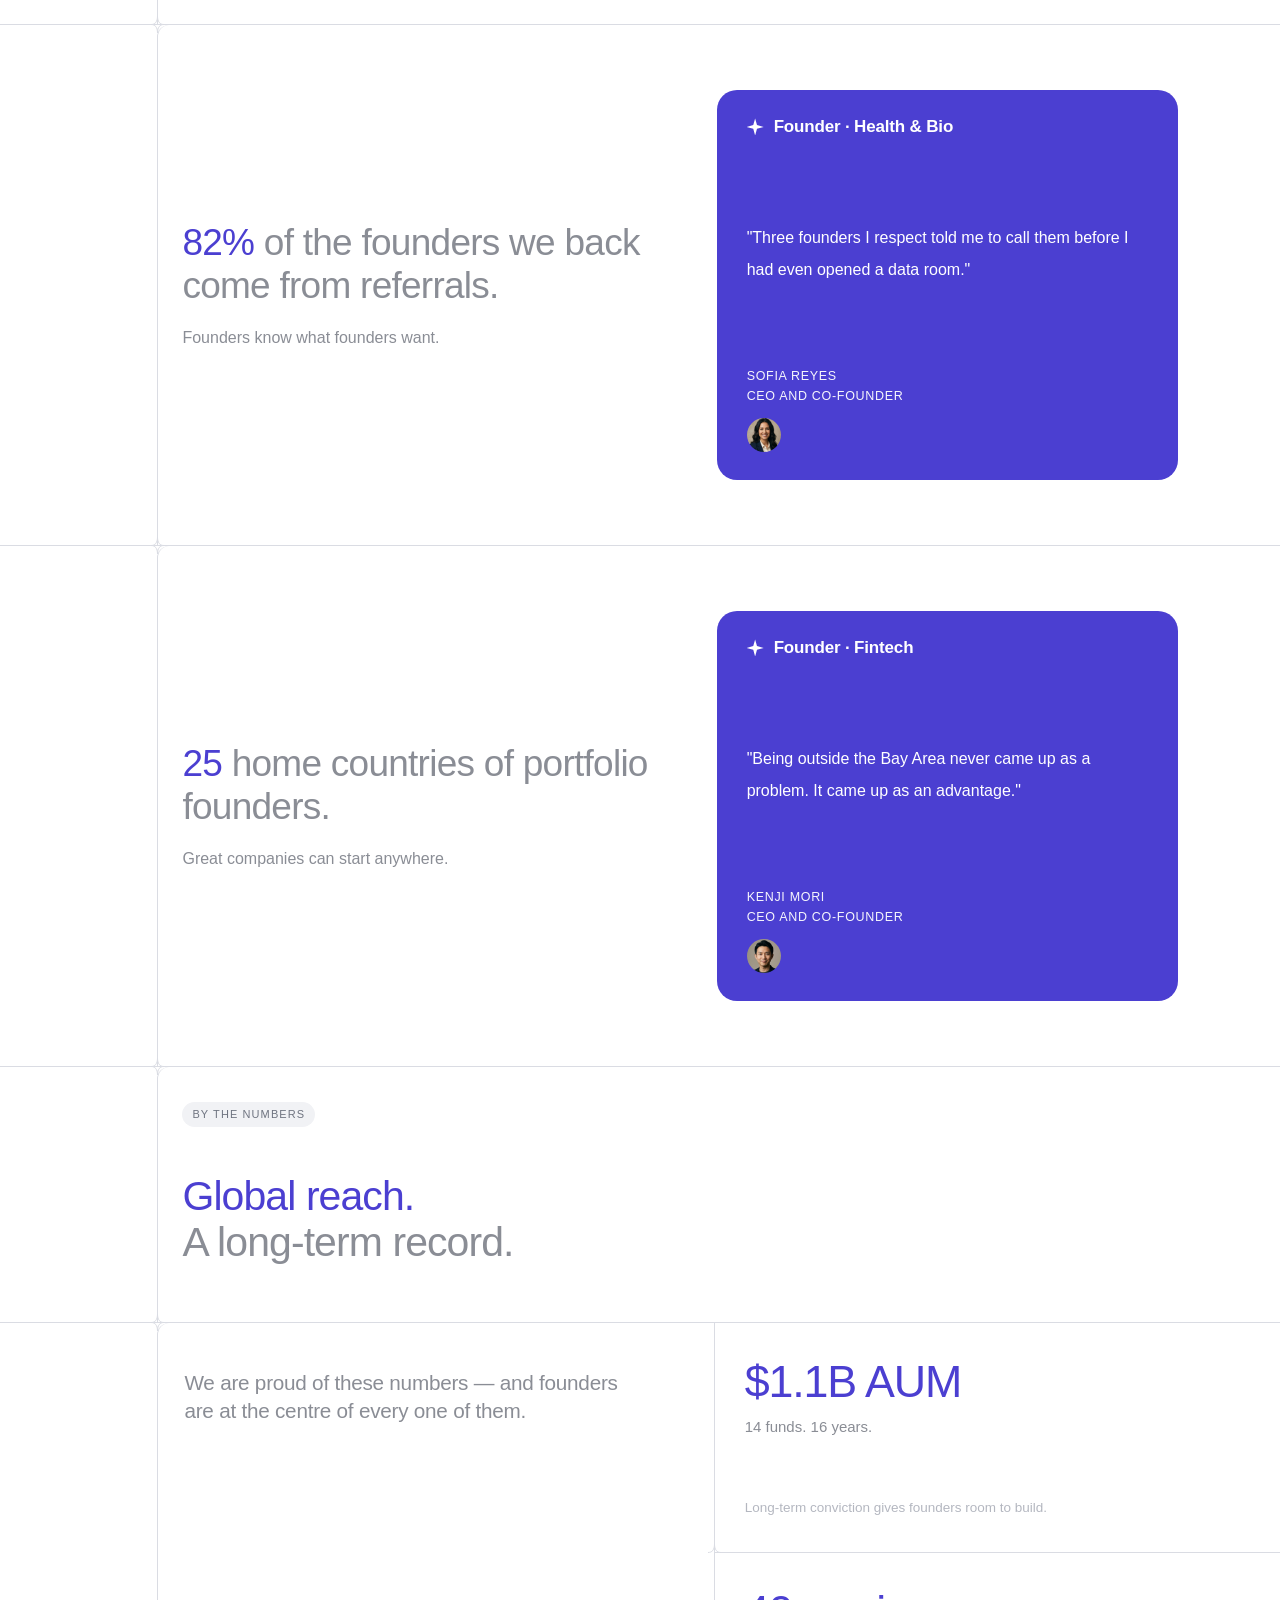
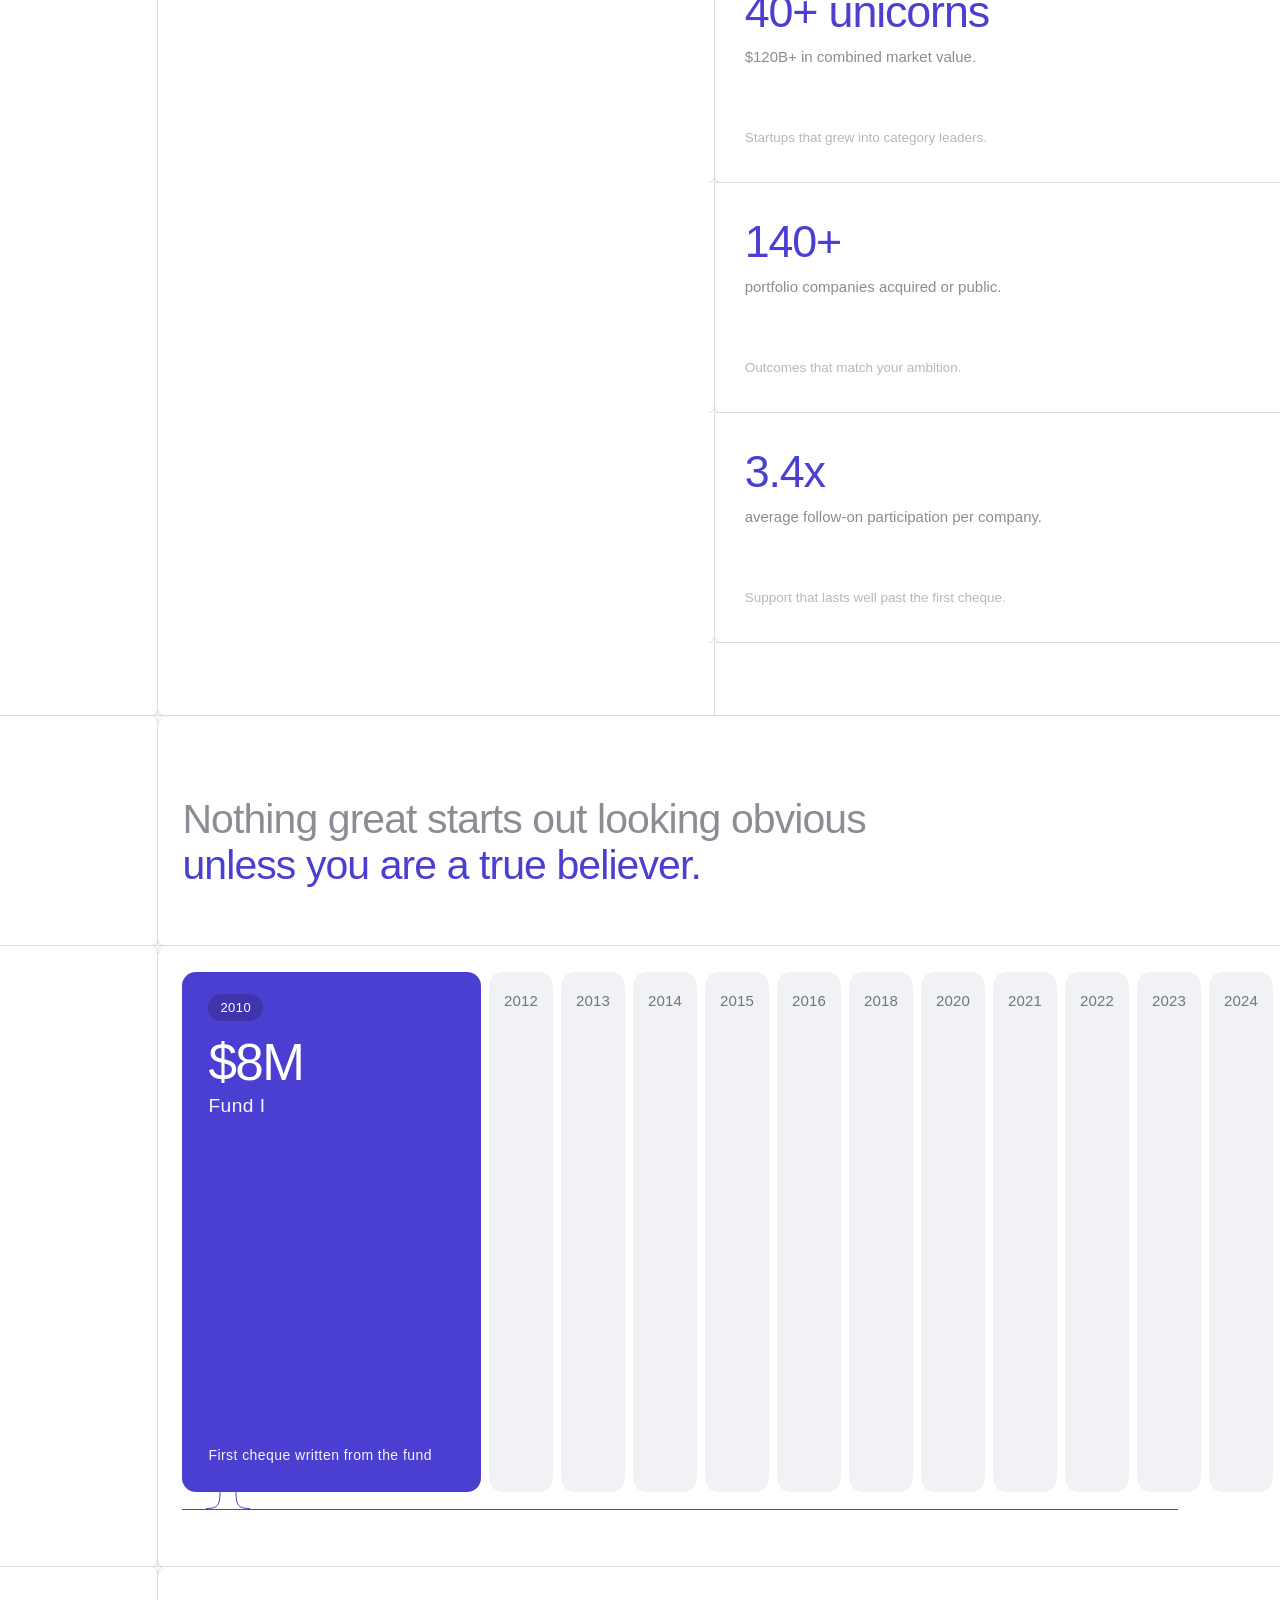
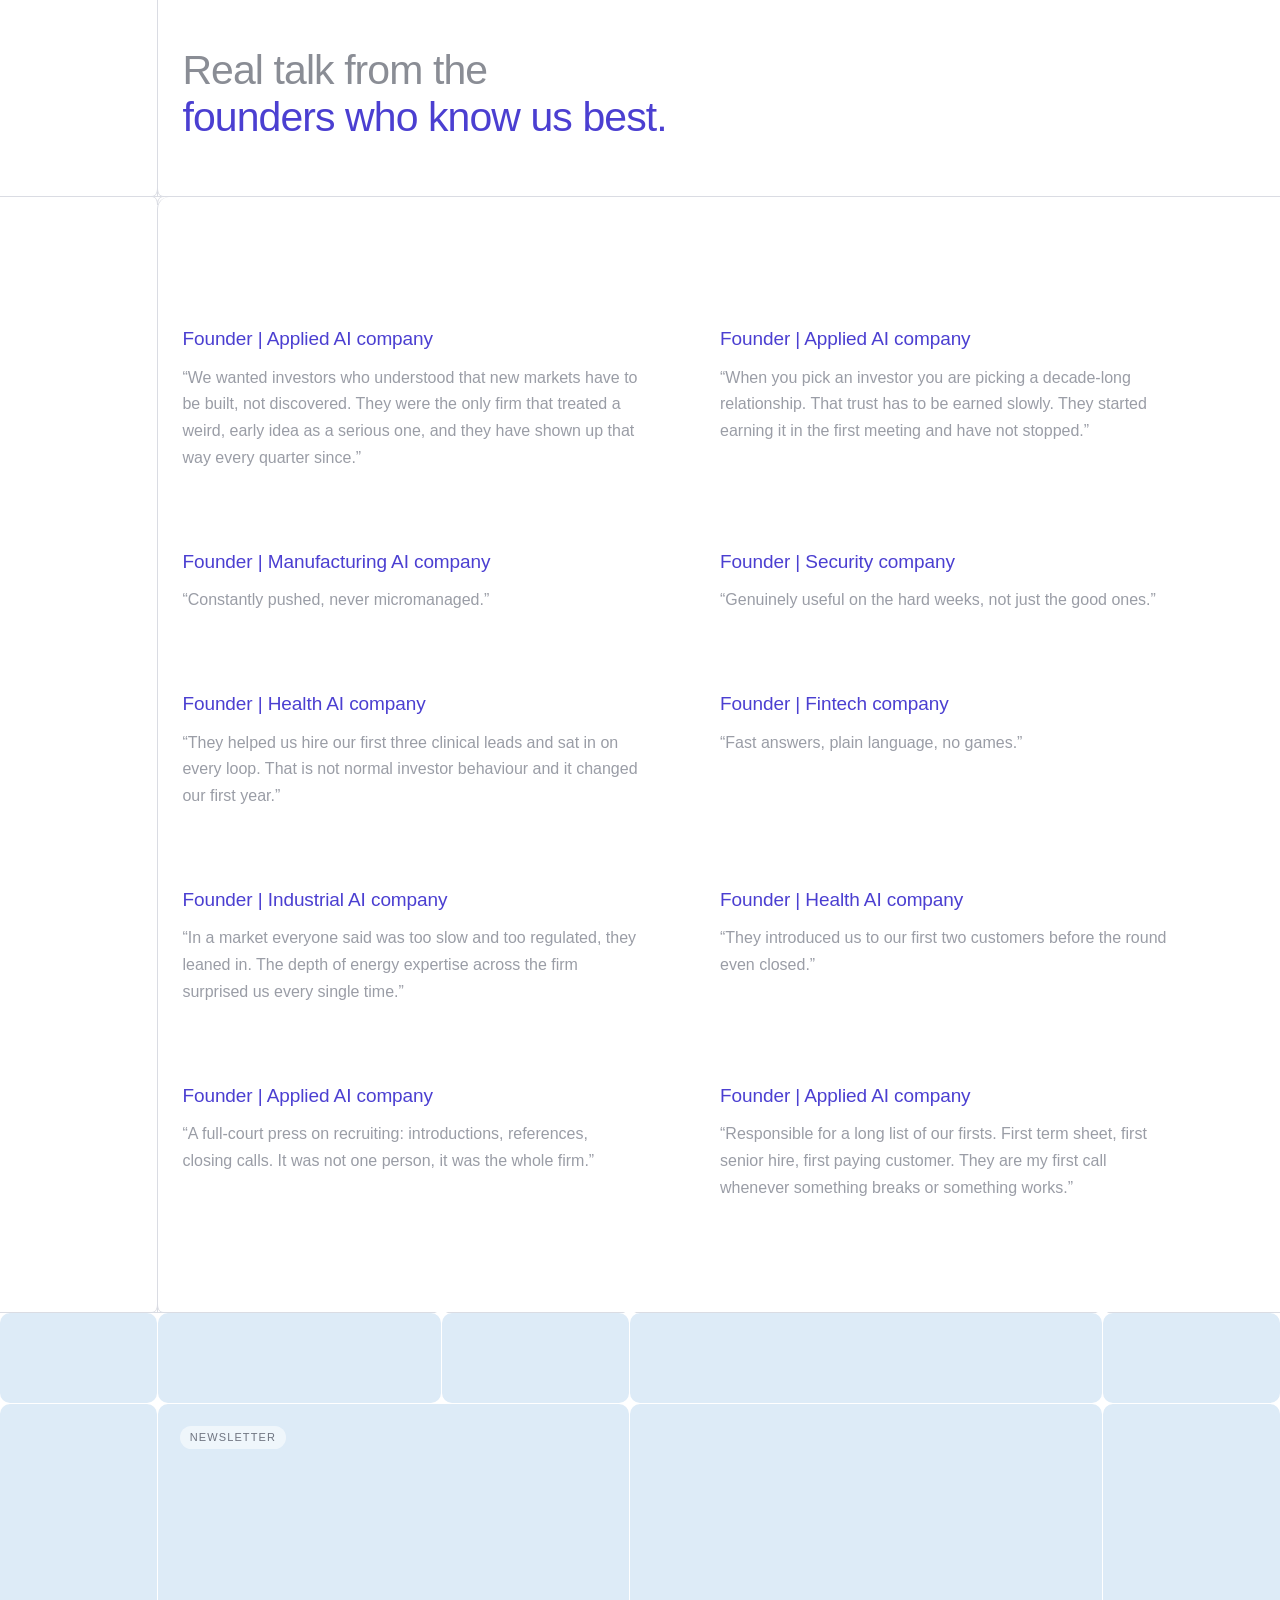
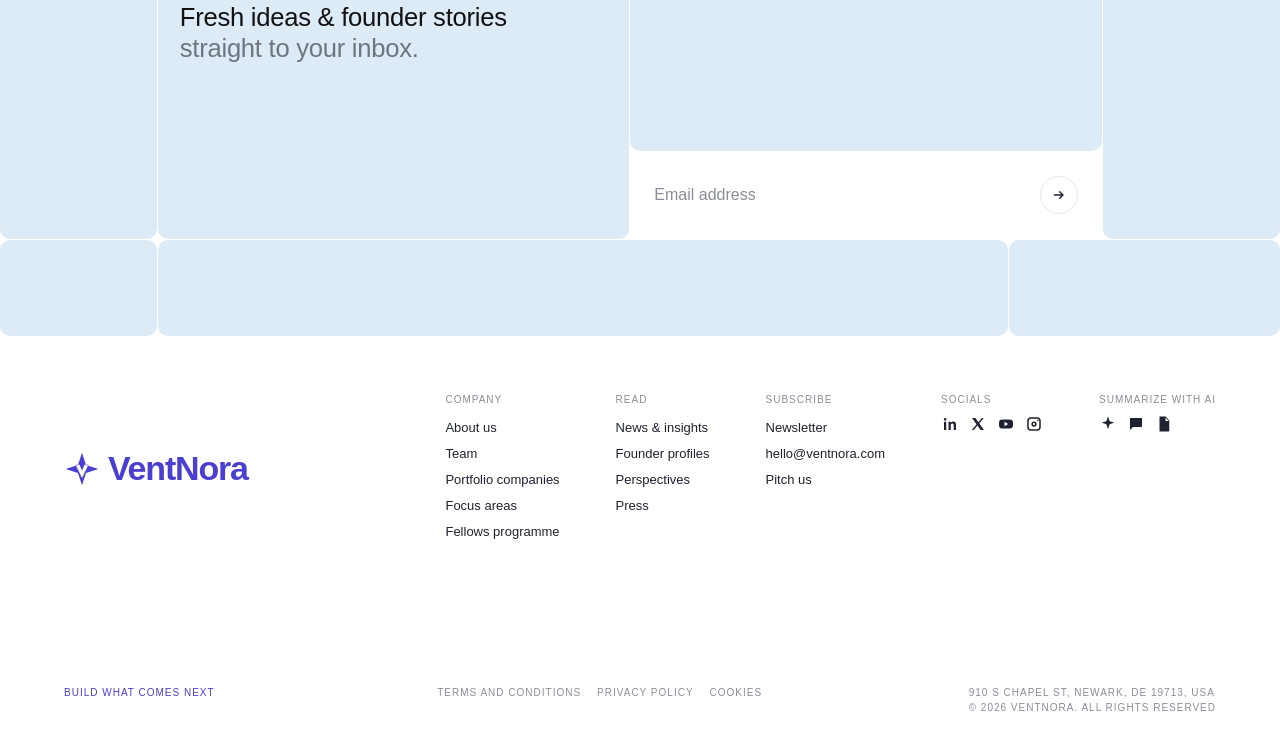
==== commit dd340274: "Add files via upload" ====
--- a/about.html
+++ b/about.html
@@ -1,6 +1,6 @@
 <!doctype html><html lang="en"><head><meta charset="utf-8"><meta name="viewport" content="width=device-width,initial-scale=1">
-<title>About · Northstar Ventures</title><link rel="icon" href="assets/favicon.svg" type="image/svg+xml"><link rel="stylesheet" href="assets/style.css"></head><body data-page="about.html">
-<header><div class="bar"><a class="logo" href="index.html"><span class="mark"></span>Northstar</a><nav><a href="about.html" class=on>About</a><a href="team.html">Team</a><a href="portfolio.html">Portfolio</a><span class="nd"><a href="focus-areas.html">Focus Areas</a><span class="ndm"><a href="focus.html?a=applied-ai">Applied AI</a><a href="focus.html?a=security">Security</a><a href="focus.html?a=climate-energy">Climate & Energy</a><a href="focus.html?a=health-bio">Health &amp; Bio</a><a href="focus.html?a=fintech">Fintech</a></span></span><a href="fellows.html">Fellows</a><a href="blog.html">Blog</a></nav><button class="burger" aria-label="Menu">☰</button></div></header>
+<title>About · VentNora</title><link rel="icon" href="assets/favicon.svg" type="image/svg+xml"><link rel="stylesheet" href="assets/style.css"></head><body data-page="about.html">
+<header><div class="bar"><a class="logo" href="index.html"><span class="mark"></span><span class="wordmark"><span>Vent</span><b>Nora</b></span></a><nav><a href="about.html" class=on>About</a><a href="team.html">Team</a><a href="portfolio.html">Portfolio</a><span class="nd"><a href="focus-areas.html">Focus Areas</a><span class="ndm"><a href="focus.html?a=applied-ai">Applied AI</a><a href="focus.html?a=security">Security</a><a href="focus.html?a=climate-energy">Climate & Energy</a><a href="focus.html?a=health-bio">Health &amp; Bio</a><a href="focus.html?a=fintech">Fintech</a></span></span><a href="fellows.html">Fellows</a><a href="blog.html">Blog</a></nav><button class="burger" aria-label="Menu">☰</button></div></header>
 <main id="about">
 <section class="band"><div class="frame abhero">
 <div class="ahead">Where others see risk, we see:</div>
@@ -14,17 +14,17 @@
 <section class="band"><div class="frame head2"><span class="chip">Our commitment</span>
 <h2>Relentlessly<span>founder first.</span></h2></div></section>
 
-<section class="band"><div class="frame srow"><div class="sfig"><h3><b>0</b> board vetoes against our founders.</h3><p>We vote with founders. Always.</p></div><div class="tcard"><span class="who2"><b class="bm"></b>Founder · Applied AI</span><q>They never once used their board seat as leverage. That trust changed how we made decisions.</q><div><div class="sig">Marcus Hale<br>CEO and co-founder</div><div class="av">MH</div></div></div></div></section>
-<section class="band"><div class="frame srow"><div class="sfig"><h3><b>48</b> hours from first meeting to term sheet.</h3><p>We move at the speed you build.</p></div><div class="tcard"><span class="who2"><b class="bm"></b>Founder · Applied AI</span><q>We met on a Tuesday and had terms by Thursday. No committee theatre, no waiting.</q><div><div class="sig">Lina Haddad<br>CEO and co-founder</div><div class="av">LH</div></div></div></div></section>
-<section class="band"><div class="frame srow"><div class="sfig"><h3><b>91%</b> of our investments are Seed or Series A.</h3><p>We invest before it is obvious.</p></div><div class="tcard"><span class="who2"><b class="bm"></b>Founder · Manufacturing AI</span><q>They wrote the first cheque when we had a prototype held together with tape and hope.</q><div><div class="sig">Nadia Okoro<br>CEO and founder</div><div class="av">NO</div></div></div></div></section>
-<section class="band"><div class="frame srow"><div class="sfig"><h3><b>78%</b> of the time we lead or co-lead.</h3><p>We back what we believe in, early and without hedging.</p></div><div class="tcard"><span class="who2"><b class="bm"></b>Founder · Security</span><q>Leading the round meant they were accountable to the outcome, not just along for it.</q><div><div class="sig">Theo Brandt<br>CEO and co-founder</div><div class="av">TB</div></div></div></div></section>
-<section class="band"><div class="frame srow"><div class="sfig"><h3><b>82%</b> of the founders we back come from referrals.</h3><p>Founders know what founders want.</p></div><div class="tcard"><span class="who2"><b class="bm"></b>Founder · Health & Bio</span><q>Three founders I respect told me to call them before I had even opened a data room.</q><div><div class="sig">Sofia Reyes<br>CEO and co-founder</div><div class="av">SR</div></div></div></div></section>
-<section class="band"><div class="frame srow"><div class="sfig"><h3><b>25</b> home countries of portfolio founders.</h3><p>Great companies can start anywhere.</p></div><div class="tcard"><span class="who2"><b class="bm"></b>Founder · Fintech</span><q>Being outside the Bay Area never came up as a problem. It came up as an advantage.</q><div><div class="sig">Kenji Mori<br>CEO and co-founder</div><div class="av">KM</div></div></div></div></section>
+<section class="band"><div class="frame srow"><div class="sfig"><h3><b>0</b> board vetoes against our founders.</h3><p>We vote with founders. Always.</p></div><div class="tcard"><span class="who2"><b class="bm"></b>Founder · Applied AI</span><q>They never once used their board seat as leverage. That trust changed how we made decisions.</q><div><div class="sig">Marcus Hale<br>CEO and co-founder</div><div class="av founder-photo" style="background-image:url('assets/images/about/founders/marcus-hale.jpg')">MH</div></div></div></div></section>
+<section class="band"><div class="frame srow"><div class="sfig"><h3><b>48</b> hours from first meeting to term sheet.</h3><p>We move at the speed you build.</p></div><div class="tcard"><span class="who2"><b class="bm"></b>Founder · Applied AI</span><q>We met on a Tuesday and had terms by Thursday. No committee theatre, no waiting.</q><div><div class="sig">Lina Haddad<br>CEO and co-founder</div><div class="av founder-photo" style="background-image:url('assets/images/about/founders/lina-haddad.jpg')">LH</div></div></div></div></section>
+<section class="band"><div class="frame srow"><div class="sfig"><h3><b>91%</b> of our investments are Seed or Series A.</h3><p>We invest before it is obvious.</p></div><div class="tcard"><span class="who2"><b class="bm"></b>Founder · Manufacturing AI</span><q>They wrote the first cheque when we had a prototype held together with tape and hope.</q><div><div class="sig">Nadia Okoro<br>CEO and founder</div><div class="av founder-photo" style="background-image:url('assets/images/about/founders/nadia-okoro.jpg')">NO</div></div></div></div></section>
+<section class="band"><div class="frame srow"><div class="sfig"><h3><b>78%</b> of the time we lead or co-lead.</h3><p>We back what we believe in, early and without hedging.</p></div><div class="tcard"><span class="who2"><b class="bm"></b>Founder · Security</span><q>Leading the round meant they were accountable to the outcome, not just along for it.</q><div><div class="sig">Theo Brandt<br>CEO and co-founder</div><div class="av founder-photo" style="background-image:url('assets/images/about/founders/theo-brandt.jpg')">TB</div></div></div></div></section>
+<section class="band"><div class="frame srow"><div class="sfig"><h3><b>82%</b> of the founders we back come from referrals.</h3><p>Founders know what founders want.</p></div><div class="tcard"><span class="who2"><b class="bm"></b>Founder · Health & Bio</span><q>Three founders I respect told me to call them before I had even opened a data room.</q><div><div class="sig">Sofia Reyes<br>CEO and co-founder</div><div class="av founder-photo" style="background-image:url('assets/images/about/founders/sofia-reyes.jpg')">SR</div></div></div></div></section>
+<section class="band"><div class="frame srow"><div class="sfig"><h3><b>25</b> home countries of portfolio founders.</h3><p>Great companies can start anywhere.</p></div><div class="tcard"><span class="who2"><b class="bm"></b>Founder · Fintech</span><q>Being outside the Bay Area never came up as a problem. It came up as an advantage.</q><div><div class="sig">Kenji Mori<br>CEO and co-founder</div><div class="av founder-photo" style="background-image:url('assets/images/about/founders/kenji-mori.jpg')">KM</div></div></div></div></section>
 
 <section class="band"><div class="frame head2"><span class="chip">By the numbers</span>
 <h2 class="flip">Global reach.<span>A long-term record.</span></h2></div></section>
 
-<section class="band"><div class="frame numwrap"><div class="nsplit"><div class="nintro"><p>We are proud of these numbers &mdash; and founders are at the centre of every one of them.</p></div><div class="nums"><div class="numit fu"><b>$1.1B AUM</b><p>14 funds. 16 years.</p><small>Long-term conviction gives founders room to build.</small></div><div class="numit fu"><b>40+ unicorns</b><p>$120B+ in combined market value.</p><small>Startups that grew into category leaders.</small></div><div class="numit fu"><b>140+</b><p>portfolio companies acquired or public.</p><small>Outcomes that match your ambition.</small></div><div class="numit fu"><b>3.4x</b><p>average follow-on participation per company.</p><small>Support that lasts well past the first cheque.</small></div><p class="numfoot">Illustrative placeholder figures. Replace with your firm&rsquo;s audited numbers.</p></div></div></div></section>
+<section class="band"><div class="frame numwrap"><div class="nsplit"><div class="nintro"><p>We are proud of these numbers &mdash; and founders are at the centre of every one of them.</p></div><div class="nums"><div class="numit fu"><b>$1.1B AUM</b><p>14 funds. 16 years.</p><small>Long-term conviction gives founders room to build.</small></div><div class="numit fu"><b>40+ unicorns</b><p>$120B+ in combined market value.</p><small>Startups that grew into category leaders.</small></div><div class="numit fu"><b>140+</b><p>portfolio companies acquired or public.</p><small>Outcomes that match your ambition.</small></div><div class="numit fu"><b>3.4x</b><p>average follow-on participation per company.</p><small>Support that lasts well past the first cheque.</small></div><p class="numfoot">&nbsp;</p></div></div></div></section>
 
 <section class="band"><div class="frame head2"><h2>Nothing great starts out looking obvious<span>unless you are a true believer.</span></h2></div></section>
 
@@ -40,7 +40,7 @@
 <div class="t sp form" style="grid-column:span 2"><div class="blank"></div><form class="news"><input type="email" placeholder="Email address" aria-label="Email address" required><button aria-label="Subscribe"><svg viewBox="0 0 24 24"><path d="M5 12h13m-5-5 5 5-5 5" fill="none" stroke="currentColor" stroke-width="2" stroke-linecap="round"/></svg></button></form></div><div class="t sp"></div>
 <div class="t"></div><div class="t sp" style="grid-column:span 3"></div><div class="t sp" style="grid-column:span 2"></div>
 </div></section>
-<footer><div class="foot"><a class="logo big" href="index.html"><span class="mark"></span>Northstar</a>
-<div class="cols"><div><small>Company</small><a href="about.html">About us</a><a href="team.html">Team</a><a href="portfolio.html">Portfolio companies</a><a href="focus-areas.html">Focus areas</a><a href="fellows.html">Fellows programme</a></div><div><small>Read</small><a href="blog.html">News &amp; insights</a><a href="blog.html#bStories">Founder profiles</a><a href="blog.html#bViews">Perspectives</a><a href="blog.html#bPress">Press</a></div><div><small>Subscribe</small><a href="blog.html#subscribe">Newsletter</a><a href="mailto:hello@northstarvc.com">hello@northstarvc.com</a><a href="mailto:pitch@northstarvc.com">Pitch us</a></div><div><small>Socials</small><div class="icons"><a href="https://www.linkedin.com/company/northstar-ventures" class="ic" aria-label="LinkedIn" target="_blank" rel="noopener"><svg viewBox="0 0 24 24"><path d="M4 9h3v11H4zM5.5 4a1.8 1.8 0 110 3.6 1.8 1.8 0 010-3.6zM10 9h3v1.6c.5-.9 1.7-1.8 3.4-1.8 3.2 0 3.6 2 3.6 4.7V20h-3v-5.6c0-1.3 0-3-1.8-3s-2.2 1.4-2.2 2.9V20h-3z"/></svg></a><a href="https://x.com/northstarvc" class="ic" aria-label="X" target="_blank" rel="noopener"><svg viewBox="0 0 24 24"><path d="M4 4h4.5l4 5.6L17 4h2.5l-5.8 7.2L20 20h-4.5l-4.3-6-4.9 6H3.8l6.2-7.6z"/></svg></a><a href="https://www.youtube.com/@northstarventures" class="ic" aria-label="YouTube" target="_blank" rel="noopener"><svg viewBox="0 0 24 24"><path d="M21 8.2a2.6 2.6 0 00-1.8-1.8C17.6 6 12 6 12 6s-5.6 0-7.2.4A2.6 2.6 0 003 8.2 27 27 0 002.6 12c0 1.3.1 2.6.4 3.8a2.6 2.6 0 001.8 1.8C6.4 18 12 18 12 18s5.6 0 7.2-.4a2.6 2.6 0 001.8-1.8c.3-1.2.4-2.5.4-3.8s-.1-2.6-.4-3.8zM10 15V9l5 3z"/></svg></a><a href="https://www.instagram.com/northstarventures" class="ic" aria-label="Instagram" target="_blank" rel="noopener"><svg viewBox="0 0 24 24"><path d="M8 3h8a5 5 0 015 5v8a5 5 0 01-5 5H8a5 5 0 01-5-5V8a5 5 0 015-5zm0 2a3 3 0 00-3 3v8a3 3 0 003 3h8a3 3 0 003-3V8a3 3 0 00-3-3zm4 3.5a3.5 3.5 0 110 7 3.5 3.5 0 010-7zm0 2a1.5 1.5 0 100 3 1.5 1.5 0 000-3zM17 6.3a1 1 0 110 2 1 1 0 010-2z"/></svg></a></div></div><div><small>Summarize with AI</small><div class="icons"><a href="https://chatgpt.com/?q=Summarise%20Northstar%20Ventures%20%28northstarvc.com%29%3A%20their%20thesis%2C%20focus%20areas%20and%20portfolio." class="ic" aria-label="AI assistant" target="_blank" rel="noopener"><svg viewBox="0 0 24 24"><path d="M12 2l2.2 6.3L20.5 10l-6.3 2.2L12 18.5l-2.2-6.3L3.5 10l6.3-1.7z"/></svg></a><a href="https://claude.ai/new?q=Summarise%20Northstar%20Ventures%20%28northstarvc.com%29%3A%20their%20thesis%2C%20focus%20areas%20and%20portfolio." class="ic" aria-label="Chat" target="_blank" rel="noopener"><svg viewBox="0 0 24 24"><path d="M4 4h16v12H8l-4 4z"/></svg></a><a href="blog.html" class="ic" aria-label="Summary"><svg viewBox="0 0 24 24"><path d="M6 2h8l5 5v15H6zm8 1.5V8h4.5z"/></svg></a></div></div></div></div>
-<div class="legal"><span class="accent">Build what comes next</span><span><a href="terms.html">Terms and conditions</a><a href="privacy.html">Privacy policy</a><a href="privacy.html#cookies">Cookies</a></span><span>&copy; 2026 Northstar Ventures. All rights reserved</span></div></footer>
+<footer><div class="foot"><a class="logo big" href="index.html"><span class="mark"></span><span class="wordmark"><span>Vent</span><b>Nora</b></span></a>
+<div class="cols"><div><small>Company</small><a href="about.html">About us</a><a href="team.html">Team</a><a href="portfolio.html">Portfolio companies</a><a href="focus-areas.html">Focus areas</a><a href="fellows.html">Fellows programme</a></div><div><small>Read</small><a href="blog.html">News &amp; insights</a><a href="blog.html#bStories">Founder profiles</a><a href="blog.html#bViews">Perspectives</a><a href="blog.html#bPress">Press</a></div><div><small>Subscribe</small><a href="blog.html#subscribe">Newsletter</a><a href="mailto:hello@ventnora.com">hello@ventnora.com</a><a href="mailto:pitch@ventnora.com">Pitch us</a></div><div><small>Socials</small><div class="icons"><a href="https://www.linkedin.com/company/ventnora" class="ic" aria-label="LinkedIn" target="_blank" rel="noopener"><svg viewBox="0 0 24 24"><path d="M4 9h3v11H4zM5.5 4a1.8 1.8 0 110 3.6 1.8 1.8 0 010-3.6zM10 9h3v1.6c.5-.9 1.7-1.8 3.4-1.8 3.2 0 3.6 2 3.6 4.7V20h-3v-5.6c0-1.3 0-3-1.8-3s-2.2 1.4-2.2 2.9V20h-3z"/></svg></a><a href="https://x.com/ventnora" class="ic" aria-label="X" target="_blank" rel="noopener"><svg viewBox="0 0 24 24"><path d="M4 4h4.5l4 5.6L17 4h2.5l-5.8 7.2L20 20h-4.5l-4.3-6-4.9 6H3.8l6.2-7.6z"/></svg></a><a href="https://www.youtube.com/@ventnora" class="ic" aria-label="YouTube" target="_blank" rel="noopener"><svg viewBox="0 0 24 24"><path d="M21 8.2a2.6 2.6 0 00-1.8-1.8C17.6 6 12 6 12 6s-5.6 0-7.2.4A2.6 2.6 0 003 8.2 27 27 0 002.6 12c0 1.3.1 2.6.4 3.8a2.6 2.6 0 001.8 1.8C6.4 18 12 18 12 18s5.6 0 7.2-.4a2.6 2.6 0 001.8-1.8c.3-1.2.4-2.5.4-3.8s-.1-2.6-.4-3.8zM10 15V9l5 3z"/></svg></a><a href="https://www.instagram.com/ventnora" class="ic" aria-label="Instagram" target="_blank" rel="noopener"><svg viewBox="0 0 24 24"><path d="M8 3h8a5 5 0 015 5v8a5 5 0 01-5 5H8a5 5 0 01-5-5V8a5 5 0 015-5zm0 2a3 3 0 00-3 3v8a3 3 0 003 3h8a3 3 0 003-3V8a3 3 0 00-3-3zm4 3.5a3.5 3.5 0 110 7 3.5 3.5 0 010-7zm0 2a1.5 1.5 0 100 3 1.5 1.5 0 000-3zM17 6.3a1 1 0 110 2 1 1 0 010-2z"/></svg></a></div></div><div><small>Summarize with AI</small><div class="icons"><a href="https://chatgpt.com/?q=Summarise%20VentNora%20%28ventnora.com%29%3A%20their%20thesis%2C%20focus%20areas%20and%20portfolio." class="ic" aria-label="AI assistant" target="_blank" rel="noopener"><svg viewBox="0 0 24 24"><path d="M12 2l2.2 6.3L20.5 10l-6.3 2.2L12 18.5l-2.2-6.3L3.5 10l6.3-1.7z"/></svg></a><a href="https://claude.ai/new?q=Summarise%20VentNora%20%28ventnora.com%29%3A%20their%20thesis%2C%20focus%20areas%20and%20portfolio." class="ic" aria-label="Chat" target="_blank" rel="noopener"><svg viewBox="0 0 24 24"><path d="M4 4h16v12H8l-4 4z"/></svg></a><a href="blog.html" class="ic" aria-label="Summary"><svg viewBox="0 0 24 24"><path d="M6 2h8l5 5v15H6zm8 1.5V8h4.5z"/></svg></a></div></div></div></div>
+<div class="legal"><span class="accent">Build what comes next</span><span><a href="terms.html">Terms and conditions</a><a href="privacy.html">Privacy policy</a><a href="privacy.html#cookies">Cookies</a></span><span>910 S Chapel St, Newark, DE 19713, USA<br>&copy; 2026 VentNora. All rights reserved</span></div></footer>
 <script src="assets/data.js"></script><script src="assets/app.js"></script></body></html>
--- a/assets/style.css
+++ b/assets/style.css
@@ -0,0 +1,767 @@
+:root{--ink:#1F2230;--mute:#8A8D99;--line:#E7E8EE;--acc:#4B3FD1;--sky:#DDEBF7}
+*{box-sizing:border-box;margin:0;padding:0}
+body{font:16px/1.5 -apple-system,BlinkMacSystemFont,"Segoe UI",Helvetica,Arial,sans-serif;color:var(--ink);background:#fff;overflow-x:hidden}
+a{color:inherit;text-decoration:none}em{font-style:normal;color:var(--acc)}
+/* header: thin accent frame with curved joints */
+header{position:sticky;top:0;z-index:50;background:#fff;padding:0 24px}
+.bar{position:relative;height:68px;display:flex;align-items:center;justify-content:space-between;padding:0 28px;border-left:1px solid var(--acc);border-right:1px solid var(--acc)}
+header:after{content:"";position:absolute;left:0;right:0;bottom:0;border-bottom:1px solid var(--acc)}
+.bar:before,.bar:after{content:"";position:absolute;bottom:0;width:16px;height:10px}
+.bar:before{left:-9px;background:radial-gradient(circle at 0 0,transparent 8px,var(--acc) 8.5px,var(--acc) 9.5px,transparent 10px) no-repeat right bottom/8px 10px,radial-gradient(circle at 100% 0,transparent 8px,var(--acc) 8.5px,var(--acc) 9.5px,transparent 10px) no-repeat left bottom/8px 10px}
+.bar:after{right:-9px;background:inherit}
+.bar:after{background:radial-gradient(circle at 0 0,transparent 8px,var(--acc) 8.5px,var(--acc) 9.5px,transparent 10px) no-repeat right bottom/8px 10px,radial-gradient(circle at 100% 0,transparent 8px,var(--acc) 8.5px,var(--acc) 9.5px,transparent 10px) no-repeat left bottom/8px 10px}
+.logo{display:flex;align-items:center;gap:8px;font-weight:600;font-size:20px;color:var(--acc);letter-spacing:-.02em}
+.mark{width:18px;height:18px;background:var(--acc);clip-path:polygon(50% 0,61% 39%,100% 50%,61% 61%,50% 100%,39% 61%,0 50%,39% 39%)}
+.logo.big{font-size:34px}.logo.big .mark{width:30px;height:30px}
+nav{display:flex;gap:32px}nav a{font-size:16px;color:var(--acc)}nav a:hover,nav a.on{text-decoration:underline;text-underline-offset:6px}
+.burger{display:none;border:1px solid var(--acc);color:var(--acc);background:#fff;border-radius:6px;padding:4px 10px}
+h1{font-weight:400;font-size:clamp(40px,6vw,72px);line-height:1.05;text-align:center;letter-spacing:-.02em;color:#5a5d6a}
+h1.left{text-align:left;max-width:900px}
+h2{font-weight:400;font-size:clamp(28px,3.4vw,40px);line-height:1.15;color:#5a5d6a}
+h3{font-size:16px;font-weight:600}
+section{border-bottom:1px solid var(--line)}
+/* hero carousel */
+.hero{padding:64px 0 32px;overflow:hidden}
+.stage{position:relative;height:620px;margin-top:34px;overflow:hidden}
+.card{position:absolute;left:50%;top:50%;border-radius:12px;overflow:hidden;cursor:pointer;background:linear-gradient(160deg,var(--c1),var(--c2));transition:transform .7s cubic-bezier(.2,.8,.2,1),width .7s cubic-bezier(.2,.8,.2,1),height .7s cubic-bezier(.2,.8,.2,1),opacity .5s}
+.card .init{position:absolute;inset:0;display:flex;align-items:center;justify-content:center;font-size:88px;font-weight:300;color:rgba(255,255,255,.85)}
+.card::after{content:'';position:absolute;left:0;right:0;top:0;height:38%;background:linear-gradient(180deg,rgba(0,0,0,.58),rgba(0,0,0,.22) 55%,transparent);opacity:0;transition:.4s;pointer-events:none;z-index:1}
+.card.imgok::after{opacity:1}
+.card .co{z-index:2;position:absolute;top:20px;right:24px;color:#fff;font-weight:600;font-size:19px;letter-spacing:-.01em}
+.card .who{z-index:2;position:absolute;top:20px;left:24px;color:#fff;font-size:12.5px;font-weight:600;letter-spacing:.075em;text-transform:uppercase;line-height:1.45;opacity:0;transition:.3s}
+.card .who small{opacity:.78;font-size:11.5px;font-weight:500}
+.card .note{z-index:2;position:absolute;left:16px;right:16px;bottom:28px;background:#fff;color:#5f626c;font-size:16.5px;line-height:1.5;padding:22px 28px;border-radius:3px;opacity:0;transform:translateY(12px);transition:.45s .15s}
+.card.on .note,.card.on .who{opacity:1;transform:none}
+.dots{display:flex;justify-content:center;gap:8px;margin-top:16px}
+.dots button{width:8px;height:8px;border-radius:50%;border:0;background:var(--line);cursor:pointer}.dots button.on{background:var(--acc)}
+.mission{padding:120px 24px;text-align:center}
+.reveal{max-width:760px;margin:0 auto;font-size:clamp(24px,3vw,34px);line-height:1.25;color:#5a5d6a}
+.reveal span{opacity:.15;transition:opacity .3s}.reveal span.lit{opacity:1}
+.story{display:grid;grid-template-columns:1fr 1.05fr;gap:48px;max-width:1240px;margin:0 auto;padding:64px 32px;border-bottom:1px solid var(--line);position:relative}
+.story:before{content:"";position:absolute;left:62px;top:0;bottom:0;border-left:1px solid var(--line)}
+.story .txt{padding-left:48px;display:flex;flex-direction:column;justify-content:center;gap:16px}
+.chip{font-size:10px;letter-spacing:.1em;text-transform:uppercase;color:var(--mute);border:1px solid var(--line);border-radius:4px;padding:3px 8px;width:fit-content;display:inline-block}
+.quote{font-size:clamp(22px,2.4vw,30px);line-height:1.2;color:var(--acc)}
+.by{font-size:11px;letter-spacing:.08em;text-transform:uppercase;color:var(--mute)}.by b{display:block;color:var(--ink);font-weight:600}
+.more,.btn{font-size:10px;letter-spacing:.1em;text-transform:uppercase;border:1px solid var(--line);border-radius:999px;padding:6px 12px;width:fit-content;display:inline-block;margin-top:24px}
+.more:hover,.btn:hover{border-color:var(--acc);color:var(--acc)}
+.pic{border-radius:14px;min-height:340px;background:linear-gradient(135deg,var(--c1),var(--c2));position:relative;overflow:hidden}
+.pic:after{content:"";position:absolute;inset:0;background:radial-gradient(circle at 70% 30%,rgba(255,255,255,.35),transparent 55%)}
+.pic span{position:absolute;left:16px;bottom:14px;color:#fff;font-weight:700;z-index:1}
+.focus{padding:96px 32px}
+.split{max-width:1240px;margin:0 auto;display:grid;grid-template-columns:1fr 1.05fr;gap:48px;align-items:center;padding-left:48px}
+.areas{list-style:none;margin-top:48px}.areas li{font-size:20px;color:#C9CAD3;padding:6px 0;cursor:pointer;transition:.3s}
+.areas li.on{color:var(--acc);padding-left:8px}.areas li p{font-size:14px;color:var(--mute);max-height:0;overflow:hidden;transition:.4s}.areas li.on p{max-height:60px;margin-top:6px}
+.panel{height:400px;border-radius:14px;background:linear-gradient(135deg,var(--c1),var(--c2));position:relative}.panel span{position:absolute;right:18px;bottom:14px;color:#fff;font-size:18px}
+.insights{padding:96px 0 120px}
+.ins-head{max-width:1240px;margin:0 auto 24px;padding:0 32px 0 80px;display:flex;justify-content:space-between;align-items:end}
+.arrows button{width:32px;height:32px;border-radius:50%;border:1px solid var(--line);background:#fff;cursor:pointer;margin-left:6px}.arrows button:hover{border-color:var(--acc);color:var(--acc)}
+.track{display:flex;gap:16px;overflow-x:auto;scroll-snap-type:x mandatory;padding:0 32px 0 80px;scrollbar-width:none}.track::-webkit-scrollbar{display:none}
+.post{flex:0 0 280px;scroll-snap-align:start}.post .thumb{height:180px;border-radius:4px;background:linear-gradient(135deg,var(--c1),var(--c2));margin-bottom:12px}
+.post h3{font-size:14px;font-weight:500}.post p{font-size:13px;color:var(--mute);margin:6px 0 10px}
+.tags span{font-size:9px;letter-spacing:.08em;text-transform:uppercase;border:1px solid var(--line);border-radius:3px;padding:2px 6px;color:var(--mute)}
+/* inner pages */
+.phero{max-width:1240px;margin:0 auto;padding:96px 32px 64px 80px;display:grid;gap:20px}
+.lead{font-size:19px;color:var(--mute);max-width:640px}
+.wrapx{max-width:1240px;margin:0 auto;padding:64px 32px 64px 80px}
+.grid{display:grid;gap:24px}.g3{grid-template-columns:repeat(3,1fr)}.g4{grid-template-columns:repeat(4,1fr)}
+.box{border:1px solid var(--line);border-radius:14px;padding:24px;display:grid;gap:8px;align-content:start}.box p{color:var(--mute);font-size:14px}
+.box .big,.stat b{font-size:40px;font-weight:400;color:var(--acc);letter-spacing:-.02em;display:block}.stat span{color:var(--mute)}
+.person .ph{aspect-ratio:3/4;border-radius:14px;background:linear-gradient(160deg,var(--c1),var(--c2));display:flex;align-items:center;justify-content:center;color:#fff;font-size:56px;font-weight:300;margin-bottom:12px}
+.person p{color:var(--mute);font-size:14px}
+.ph.sm{width:48px;height:48px;border-radius:10px;background:linear-gradient(135deg,var(--c1),var(--c2));display:flex;align-items:center;justify-content:center;color:#fff;font-weight:700}
+.filters{display:flex;gap:8px;flex-wrap:wrap;margin-bottom:32px}
+.filters button{border:1px solid var(--line);background:#fff;color:var(--ink);padding:6px 14px;border-radius:999px;cursor:pointer;font-size:13px}.filters button.on{border-color:var(--acc);color:var(--acc)}
+#blogGrid .post{flex:none}
+.article{max-width:760px;margin:0 auto;padding:96px 24px;display:grid;gap:16px}.article p{font-size:18px}
+.article ul{margin:0;padding-left:22px;display:grid;gap:8px}.article li{font-size:17px;line-height:1.6}.article h2{margin-top:24px}.article h3{margin-top:8px;font-size:19px}.article a:not(.more){color:var(--acc);text-decoration:underline;text-underline-offset:3px}
+/* newsletter CTA: tile grid */
+.cta{border:0;background:#fff}
+.tiles{display:grid;grid-template-columns:12.3fr 22.2fr 14.7fr 29.6fr 7.3fr 13.9fr;grid-template-rows:90px 435px 96px;gap:1px;background:#fff}
+.t{background:var(--sky);border-radius:10px;position:relative}
+.t.sp:before{content:"";position:absolute;left:-7px;top:-7px;width:13px;height:13px;background:#fff;z-index:2;clip-path:polygon(50% 0,60% 40%,100% 50%,60% 60%,50% 100%,40% 60%,0 50%,40% 40%)}
+.t.text{padding:22px;display:flex;flex-direction:column}
+.pill{font-size:11px;letter-spacing:.1em;text-transform:uppercase;color:#6f7480;background:rgba(255,255,255,.55);border-radius:999px;padding:3px 10px;width:fit-content}
+.t.text h3{margin:auto 0;font-size:clamp(22px,2vw,30px);font-weight:400;line-height:1.2;color:#111;letter-spacing:-.01em}
+.t.text h3 span{color:#6f7480}
+.t.form{background:#fff;display:flex;flex-direction:column}
+.t.form .blank{flex:1;background:var(--sky);border-radius:10px}
+.news{height:88px;display:flex;align-items:center;gap:12px;padding:0 24px;background:#fff}
+.news input{flex:1;border:0;font:inherit;font-size:16px;outline:none;color:var(--ink);background:none}.news input::placeholder{color:#8a8d99}
+.news button{width:38px;height:38px;border-radius:50%;border:1px solid var(--line);background:#fff;color:var(--ink);cursor:pointer;display:flex;align-items:center;justify-content:center}
+.news button:hover{border-color:var(--acc);color:var(--acc)}.news button svg{width:16px;height:16px}
+footer{padding:56px 64px 32px}.foot{display:flex;justify-content:space-between;flex-wrap:wrap;gap:32px;padding-bottom:140px}
+.cols{display:flex;gap:56px}.cols small{display:block;font-size:10px;letter-spacing:.1em;text-transform:uppercase;color:var(--mute);margin-bottom:8px}.cols a{display:block;font-size:13px;line-height:2}.cols a:hover{color:var(--acc)}
+.icons{display:flex;gap:10px}.ic svg{width:18px;height:18px;fill:var(--ink);display:block}.ic:hover svg{fill:var(--acc)}
+.legal{display:flex;justify-content:space-between;font-size:10px;letter-spacing:.1em;text-transform:uppercase;color:var(--mute)}.legal a{margin-left:16px}.accent{color:var(--acc)}
+/* ===== stroke-line frames ===== */
+:root{--gl:#DADCE3}
+section,.band{border-bottom:0}
+.band{border-top:1px solid var(--gl);position:relative}
+.frame{position:relative;margin-left:12.3%;border-left:1px solid var(--gl);border-top-left-radius:12px;max-width:none!important}
+.frame:before,.frame:after{content:"";position:absolute;left:-7px;width:13px;height:9px;background:no-repeat center/13px 9px}
+.frame:before{top:-1px;background-image:url("data:image/svg+xml,%3Csvg xmlns='http://www.w3.org/2000/svg' viewBox='0 0 13 9'%3E%3Cpath d='M0 .5C4 .5 6.5 3 6.5 9M13 .5C9 .5 6.5 3 6.5 9' fill='none' stroke='%23DADCE3'/%3E%3C/svg%3E")}
+.frame:after{bottom:-1px;background-image:url("data:image/svg+xml,%3Csvg xmlns='http://www.w3.org/2000/svg' viewBox='0 0 13 9'%3E%3Cpath d='M0 8.5C4 8.5 6.5 6 6.5 0M13 8.5C9 8.5 6.5 6 6.5 0' fill='none' stroke='%23DADCE3'/%3E%3C/svg%3E");z-index:1}
+.band:last-of-type{border-bottom:1px solid var(--gl)}
+.hero,.mission{border-bottom:0}
+.mission+.band,#stories>.band:first-child{margin-top:0}
+/* founder story row */
+.story{display:grid!important;grid-template-columns:1fr 1fr;gap:48px;min-height:590px;padding:24px 8% 24px 24px!important;margin:0 0 0 12.3%!important;border-bottom:0!important}
+.story:before{content:""!important;position:absolute;left:-7px!important;top:-1px!important;bottom:auto!important;border:0!important;width:13px;height:9px}
+.story .txt{padding:0!important;display:flex;flex-direction:column;justify-content:space-between;gap:24px}
+.story .mid{display:grid;gap:20px}
+.story .quote{font-size:clamp(28px,2.9vw,40px);line-height:1.05;letter-spacing:-.015em;max-width:440px}
+.story .by{font-size:13px;letter-spacing:.08em;line-height:1.6}.story .by b{font-weight:500;color:#3d404b}
+.chip{background:#F1F2F5;border:0;border-radius:999px;padding:4px 10px;font-size:11px;color:#6f7480}
+.more{font-size:11px;padding:14px 16px;border-radius:12px;margin-top:0;color:var(--ink);display:inline-flex;gap:10px;align-items:center}.more i{font-style:normal;font-size:13px}
+.story .pic{min-height:540px;border-radius:22px}
+.pic:before{content:"";position:absolute;left:24px;right:24px;bottom:60px;border-top:1px solid rgba(255,255,255,.75);z-index:2}
+.pic .brand{position:absolute;left:24px;bottom:20px;display:flex;align-items:center;gap:8px;color:#fff;font-size:14px;font-weight:600;letter-spacing:.12em;text-transform:uppercase;z-index:2}
+.bm{width:18px;height:18px;background:#fff;clip-path:polygon(50% 0,61% 39%,100% 50%,61% 61%,50% 100%,39% 61%,0 50%,39% 39%)}
+/* other framed sections */
+.phero{padding:96px 8% 64px 24px!important;margin-left:12.3%!important}
+.wrapx{padding:64px 8% 64px 24px!important;margin-left:12.3%!important}
+.split{padding:96px 8% 96px 24px!important;margin-left:12.3%!important}
+.insights{padding:96px 0 120px 0}
+.insights .ins-head{padding:0 8% 0 24px;margin:0 0 24px}.insights .track{padding:0 24px}
+.frame .article{padding:96px 24px}
+/* ===== latest notes carousel ===== */
+.insights{padding:32px 0 80px!important}
+.insights .ins-head{align-items:center;padding:0 8% 0 24px!important;margin:0 0 24px!important}
+.insights h2{font-size:clamp(34px,3.6vw,50px);line-height:1;letter-spacing:-.02em;color:#8a8d95}
+.arrows{display:flex;gap:6px}
+.arrows button{width:44px;height:44px;border-radius:12px;border:1px solid var(--gl);background:#fff;font-size:16px;margin:0}
+.track{gap:8px!important;padding:0 24px!important}
+.post{flex:0 0 calc((100% - 24px)/3.6)!important;min-width:260px}
+.post .thumb{height:288px!important;border-radius:6px!important;margin-bottom:18px!important;position:relative;overflow:hidden}
+.post h3{font-size:17px!important;font-weight:500!important;line-height:1.6;color:#1b1d25}
+.post p{font-size:17px!important;line-height:1.65!important;color:#8a8d95!important;margin:4px 0 14px!important;display:-webkit-box;-webkit-line-clamp:3;-webkit-box-orient:vertical;overflow:hidden}
+.tags{display:flex;flex-wrap:wrap;gap:8px}
+.tags span{font-size:11px!important;letter-spacing:.12em!important;background:#F1F2F5;border:0!important;border-radius:999px!important;padding:4px 10px!important;color:#6f7480!important}
+.post:hover h3{color:var(--acc)}
+/* chart thumb */
+.thumb.chart{background:#fff!important;border:1px solid var(--line);padding:12px 14px;display:flex;flex-direction:column}
+.thumb.chart b{font-size:12px;font-weight:500;color:#1b1d25}.thumb.chart small{font-size:8px;color:#8a8d95}
+.bars{flex:1;display:flex;align-items:flex-end;gap:14px;padding:8px 6px 22px;border-bottom:1px solid var(--line);margin-bottom:12px}
+.bc{flex:1;display:flex;flex-direction:column;align-items:center;gap:4px;position:relative}
+.bc i{display:block;width:100%;background:#D9DAE0;border-radius:2px}.bc i.hi{background:var(--acc)}
+.bc em{font-size:9px;color:#1b1d25}.bc span{position:absolute;bottom:-18px;font-size:8px;color:#6f7480;white-space:nowrap}
+.wm{position:absolute;right:12px;bottom:6px;display:flex;align-items:center;gap:4px;font-size:10px;font-weight:600;color:var(--acc)}.wm .bm{width:10px;height:10px;background:var(--acc)}
+/* announcement thumb */
+.thumb.ann{padding:24px 28px;color:#fff}
+.thumb.ann small{font-size:8px;letter-spacing:.1em;text-transform:uppercase;opacity:.75}
+.thumb.ann h4{font-weight:300;font-size:22px;line-height:1.1;margin-top:58px;opacity:.85}.thumb.ann h4 span{opacity:1;font-weight:400}
+.ph2{position:absolute;right:18px;bottom:0;width:48%;height:84%;border-radius:120px 120px 0 0;background:rgba(255,255,255,.18);display:flex;align-items:center;justify-content:center;font-size:44px;font-weight:300}
+.gl{position:absolute;background:rgba(255,255,255,.55)}.gl1{left:10px;right:10px;top:18px;height:1px}.gl2{left:10px;right:10px;bottom:18px;height:1px}.gl3{right:50px;top:10px;bottom:10px;width:1px}
+@media(max-width:900px){.post{flex-basis:78%!important}.arrows button{width:38px;height:38px}
+.frame,.phero,.wrapx,.split,.story{margin-left:16px!important}
+.story{grid-template-columns:1fr;min-height:0;padding:24px 16px 24px 20px!important}.story .pic{min-height:320px}
+.phero,.wrapx,.split{padding-left:20px!important;padding-right:16px!important}.insights .ins-head{padding:0 16px 0 20px}.insights .track{padding:0 20px}
+.tiles{grid-template-columns:24px 1fr 24px;grid-template-rows:40px auto auto 40px}.tiles>.t{grid-column:auto!important}
+.tiles>.t:nth-child(-n+5):not(:nth-child(-n+3)),.tiles>.t:nth-child(n+11){display:none}.tiles>.t:nth-child(1),.tiles>.t:nth-child(2),.tiles>.t:nth-child(3){display:block}
+.t.text{grid-column:2!important;grid-row:2;min-height:220px}.t.form{grid-column:2!important;grid-row:3}.t.form .blank{min-height:60px}
+.tiles>.t:nth-child(6){grid-column:1!important;grid-row:2/4}.tiles>.t:nth-child(9){grid-column:3!important;grid-row:2/4}
+.tiles>.t:nth-child(10){grid-column:1!important;grid-row:4}.tiles>.t:nth-child(11){display:block;grid-column:2!important;grid-row:4}.tiles>.t:nth-child(12){display:block;grid-column:3!important;grid-row:4}
+.cols{flex-wrap:wrap;gap:32px}
+header{padding:0 12px}.bar{padding:0 16px}
+nav{display:none;position:absolute;top:68px;left:-1px;right:-1px;background:#fff;flex-direction:column;gap:14px;padding:20px;border:1px solid var(--acc);border-top:0}nav.open{display:flex}.burger{display:block}
+.stage{height:auto;min-height:330px}.story,.split{grid-template-columns:1fr;padding-left:24px;padding-right:24px}.story:before{display:none}.story .txt{padding-left:0}
+.ins-head,.track,.phero,.wrapx{padding-left:24px;padding-right:24px}.g3,.g4{grid-template-columns:1fr 1fr}footer{padding:32px 24px}.legal{flex-direction:column;gap:8px}}
+@media(max-width:560px){.g3,.g4{grid-template-columns:1fr}.cols{gap:28px;flex-wrap:wrap}}
+.insights .ins-head{max-width:none!important}
+.insights .track{scroll-padding-left:24px;padding-left:24px!important}
+.insights .track:after{content:"";flex:0 0 16px}
+/* ===== about page ===== */
+.abhero{padding:64px 8% 44px 24px!important}
+.abhero .ln{font-size:clamp(28px,4.2vw,54px);line-height:1.2;font-weight:400;letter-spacing:-.022em;color:#8a8d95}
+.abhero .ln.acc{color:var(--acc)}
+.abhero .ln.dim{color:#E6E7EC}
+.band.sky{background:var(--sky);border-top-color:#B6D3EA}
+.band.sky .frame{border-left-color:#A9CBE6}
+.band.sky .frame:before,.band.sky .frame:after{filter:saturate(0) brightness(.92)}
+.whowrap{padding:26px 8% 34px 24px!important}
+.reveal2{max-width:660px;margin:34px 0 0 22%;font-size:clamp(18px,1.9vw,25px);line-height:1.4;color:#1b1d25;letter-spacing:-.01em}
+.reveal2 span{opacity:.32;transition:opacity .35s}.reveal2 span.lit{opacity:1}
+.head2{padding:34px 8% 56px 24px!important}
+.head2 h2{font-size:clamp(28px,3.2vw,42px);line-height:1.14;color:#8a8d95;font-weight:400;letter-spacing:-.022em;margin-top:46px}
+.head2 h2 span{display:block;color:var(--acc)}
+.head2 h2.flip{color:var(--acc)}.head2 h2.flip span{color:#8a8d95}
+.srow{display:grid;grid-template-columns:1fr 1fr;gap:56px;align-items:center;padding:34px 8% 34px 24px!important;min-height:210px}
+.sfig h3{font-size:clamp(21px,2.3vw,29px);font-weight:400;color:#5a5d6a;line-height:1.22;letter-spacing:-.015em}
+.sfig h3 b{color:var(--acc);font-weight:400}
+.sfig p{margin-top:12px;font-size:13.5px;color:var(--mute)}
+.tcard{background:var(--acc);color:#fff;border-radius:14px;padding:20px 24px 22px;display:grid;gap:16px;align-content:space-between;min-height:186px}
+.tcard .who2{display:flex;align-items:center;gap:8px;font-weight:600;font-size:15px;letter-spacing:-.01em}
+.tcard q{font-size:13px;line-height:1.55;opacity:.95;display:block;quotes:'"' '"'}
+.tcard .sig{font-size:10.5px;letter-spacing:.09em;text-transform:uppercase;opacity:.88;line-height:1.55}
+.tcard .av{width:26px;height:26px;border-radius:50%;background:rgba(255,255,255,.3);display:flex;align-items:center;justify-content:center;font-size:10px;font-weight:600;margin-top:10px}
+.numwrap{padding:34px 8% 46px 24px!important;display:grid;justify-items:end}
+.nums{width:min(580px,100%)}
+.numit{border-top:1px solid var(--gl);padding:12px 0 20px;position:relative}
+.numit:before{content:"";position:absolute;left:-6px;top:-5px;width:0;height:0;border:5px solid transparent;border-left:7px solid #C9CBD3}
+.numit small{font-size:12px;color:var(--mute);display:block;margin-bottom:16px}
+.numit b{font-size:clamp(28px,3.1vw,38px);font-weight:400;color:var(--acc);display:block;letter-spacing:-.022em}
+.numit p{font-size:15px;color:#5a5d6a;margin-top:4px}
+.numfoot{font-size:12px;color:var(--mute);border-top:1px solid var(--gl);padding-top:12px}
+.tlwrap{padding:26px 8% 46px 24px!important}
+.tl{display:flex;gap:6px}
+.tl .yr{flex:1;height:250px;border-radius:10px;background:linear-gradient(160deg,var(--c1),var(--c2));display:flex;justify-content:center;padding-top:14px;color:rgba(255,255,255,.92);font-size:11px;letter-spacing:.04em}
+.tlbase{margin-top:16px;border-top:1px solid var(--acc)}
+.voices{columns:2;column-gap:56px;padding:20px 8% 68px 24px!important}
+.vo{break-inside:avoid;margin-bottom:32px}
+.vo h4{color:var(--acc);font-weight:400;font-size:18px;line-height:1.32;letter-spacing:-.01em}
+.vo p{font-size:14.5px;line-height:1.62;color:var(--mute);margin-top:8px}
+@media(max-width:900px){.abhero,.whowrap,.head2,.srow,.numwrap,.tlwrap,.voices{padding-left:20px!important;padding-right:16px!important}
+.srow{grid-template-columns:1fr;gap:20px}.voices{columns:1}.reveal2{margin-left:0}
+.tl{overflow-x:auto;scrollbar-width:none}.tl .yr{flex:0 0 58px;height:190px}.tl::-webkit-scrollbar{display:none}}
+/* ===== about: stat + testimonial row (v2) ===== */
+.srow{grid-template-columns:1.02fr 1fr!important;gap:64px;align-items:center;min-height:520px;padding:40px 8% 40px 24px!important}
+.sfig{max-width:520px}
+.sfig h3{font-size:clamp(24px,2.9vw,37px);line-height:1.18;letter-spacing:-.02em;color:#8a8d95}
+.sfig h3 b{color:var(--acc);font-weight:400}
+.sfig p{margin-top:18px;font-size:16px;color:#8a8d95}
+.tcard{border-radius:20px;padding:24px 30px 28px;min-height:390px;gap:0;
+ grid-template-rows:auto 1fr auto;align-content:stretch}
+.tcard .who2{font-size:17px;font-weight:600;gap:10px}
+.tcard .who2 .bm{width:17px;height:17px}
+.tcard q{align-self:center;font-size:16px;line-height:1.95;opacity:1;max-width:44ch}
+.tcard .sig{font-size:12.5px;letter-spacing:.055em;line-height:1.55;opacity:.95;font-weight:500}
+.tcard .av{width:34px;height:34px;font-size:12px;margin-top:12px;background:rgba(255,255,255,.26)}
+@media(max-width:900px){.srow{grid-template-columns:1fr!important;gap:22px;min-height:0;padding:28px 16px 28px 20px!important}
+.tcard{min-height:0;padding:20px 22px 24px;gap:22px}.tcard q{font-size:15px;line-height:1.75;max-width:none}}
+/* ===== about: fund timeline (v2) ===== */
+.tlwrap{padding:26px 8% 56px 24px!important}
+.tl{display:flex;gap:8px;align-items:stretch;height:500px;overflow:hidden}
+.tl .yr{flex:0 1 96px;min-width:64px;background:#F1F2F5!important;border-radius:14px;position:relative;
+ display:block;padding:0;color:#6f7480;cursor:pointer;overflow:hidden;
+ transition:flex-basis .55s cubic-bezier(.2,.8,.2,1),background .35s,color .35s}
+.tl .ylab{position:absolute;top:18px;left:0;right:0;text-align:center;font-size:15px;letter-spacing:.01em;transition:opacity .25s}
+.tl .ybody{position:absolute;inset:0;padding:22px 26px 26px;display:flex;flex-direction:column;opacity:0;pointer-events:none;transition:opacity .3s}
+.tl .ypill{background:rgba(0,0,0,.18);border-radius:999px;padding:4px 12px;font-size:13px;font-weight:500;width:fit-content}
+.tl .ybody b{font-size:clamp(34px,4vw,58px);font-weight:400;line-height:1.1;letter-spacing:-.03em;margin-top:14px}
+.tl .yfund{font-size:clamp(16px,1.5vw,22px);font-weight:400;opacity:.95}
+.tl .ybody small{margin-top:auto;font-size:14px;font-weight:500;opacity:.95}
+.tl .yr.on{flex:0 0 min(30%,380px);background:var(--acc)!important;color:#fff}
+.tl .yr.on .ylab{opacity:0}
+.tl .yr.on .ybody{opacity:1;pointer-events:auto}
+.tl .yr.on:after{content:"";position:absolute;left:24px;bottom:-16px;width:44px;height:16px;z-index:2;
+ background:no-repeat center/44px 16px url("data:image/svg+xml,%3Csvg xmlns='http://www.w3.org/2000/svg' viewBox='0 0 44 16'%3E%3Cpath d='M0 15.5C12 15.5 14 12 14 0M44 15.5C32 15.5 30 12 30 0' fill='none' stroke='%234B3FD1'/%3E%3C/svg%3E")}
+.tlwrap .tlbase{margin-top:16px;border-top:1px solid var(--acc);position:relative}
+@media(max-width:900px){.tl{height:360px;overflow-x:auto}.tl .yr{flex:0 0 52px;min-width:52px}
+.tl .yr.on{flex:0 0 260px}.tl .ylab{font-size:13px}.tl .ybody{padding:16px 18px 18px}}
+.tl .yr{height:100%!important}
+.tl{height:520px!important;overflow:visible!important;padding-bottom:0}
+.tlwrap .tlbase{margin-top:17px}
+@media(max-width:900px){.tl{height:380px!important;overflow-x:auto!important}}
+.tlwrap{position:relative}
+.tl .yr.on:after{display:none}
+.tltab{position:absolute;width:44px;height:17px;pointer-events:none;z-index:3;
+ top:calc(26px + 520px);transition:left .55s cubic-bezier(.2,.8,.2,1);
+ background:no-repeat center bottom/44px 17px url("data:image/svg+xml,%3Csvg xmlns='http://www.w3.org/2000/svg' viewBox='0 0 44 17'%3E%3Cpath d='M0 16.5C12 16.5 14 13 14 0M44 16.5C32 16.5 30 13 30 0' fill='none' stroke='%234B3FD1'/%3E%3C/svg%3E")}
+@media(max-width:900px){.tltab{top:calc(26px + 380px)}}
+/* ===== about v3: who-we-are band ===== */
+.whowrap{padding:44px 8% 56px 24px!important;min-height:430px;display:flex;flex-direction:column}
+.band.sky .chip{background:rgba(255,255,255,.7);color:#5c6470}
+.reveal2{margin:auto 0 auto 26%!important;max-width:700px;font-size:clamp(20px,2.35vw,30px)!important;line-height:1.42!important;letter-spacing:-.012em}
+.reveal2 span{opacity:.28}
+/* ===== about v3: by the numbers ===== */
+.numwrap{padding:44px 0 56px 24px!important;justify-items:stretch!important}
+.nums{width:100%;margin-left:auto;display:grid;grid-template-columns:1fr;padding-right:8%}
+.numit{border-top:0!important;padding:0 0 46px!important;margin-left:58%;position:relative}
+.numit:before{display:none}
+.numit small{font-size:13px;color:#9a9da6;display:block;margin:0 0 14px!important;line-height:1.5}
+.nline{border-top:1px solid var(--gl);position:relative;margin-bottom:22px}
+.nline:before{content:"";position:absolute;left:-8px;top:-4px;width:0;height:0;border:4px solid transparent;border-left:7px solid #C9CBD3}
+.nline.plain{margin:0 0 14px;margin-left:58%}
+.numit b{font-size:clamp(30px,3.3vw,42px)!important;line-height:1.1;margin-bottom:14px}
+.numit p{font-size:16px!important;color:#3d404b!important;margin:0!important}
+.numfoot{font-size:13px;color:#9a9da6;border-top:0!important;padding:0!important;margin-left:58%}
+/* ===== about v3: founder voices ===== */
+.voices{columns:2;column-gap:72px;padding:36px 8% 76px 24px!important}
+.vo{margin-bottom:44px}
+.vo h4{font-size:19px;line-height:1.35;font-weight:400}
+.vo p{font-size:15.5px;line-height:1.72;margin-top:10px;color:#9a9da6}
+@media(max-width:1100px){.numit,.numfoot,.nline.plain{margin-left:42%}}
+@media(max-width:900px){.whowrap{min-height:0;padding:32px 16px 40px 20px!important}.reveal2{margin:24px 0 0!important}
+.numwrap{padding:32px 16px 40px 20px!important}.nums{padding-right:0}.numit,.numfoot,.nline.plain{margin-left:0}
+.voices{columns:1;padding:24px 16px 56px 20px!important}}
+/* ===== about v4: founder voices (grid rows + scroll fade-up) ===== */
+.voices{columns:auto!important;display:grid;grid-template-columns:1fr 1fr;column-gap:80px;row-gap:78px;
+ align-items:start;padding:130px 8% 110px 24px!important}
+.vo{margin-bottom:0!important;break-inside:auto;max-width:660px;
+ opacity:0;transform:translateY(26px);transition:opacity .75s cubic-bezier(.2,.8,.2,1),transform .75s cubic-bezier(.2,.8,.2,1)}
+.vo.in{opacity:1;transform:none}
+.vo h4{font-size:clamp(19px,1.42vw,23px)!important;line-height:1.28!important;font-weight:400;letter-spacing:-.005em}
+.vo p{font-size:clamp(16px,1.2vw,19.5px)!important;line-height:1.68!important;margin-top:13px!important;color:#9a9da6!important}
+@media(prefers-reduced-motion:reduce){.vo{opacity:1;transform:none;transition:none}}
+@media(max-width:900px){.voices{grid-template-columns:1fr;row-gap:48px;padding:56px 16px 64px 20px!important}
+.vo h4{font-size:19px!important}.vo p{font-size:16.5px!important}}
+/* ===== about v5: rotating credo hero ===== */
+.abhero{padding:70px 8% 52px 24px!important;display:block}
+.ahead{font-size:clamp(28px,4.2vw,54px);line-height:1.22;font-weight:400;letter-spacing:-.022em;color:#8a8d95}
+.rot{font-size:clamp(28px,4.2vw,54px);line-height:1.22;letter-spacing:-.022em;height:3.66em;overflow:hidden}
+.rotin{transition:transform .9s cubic-bezier(.36,.02,.2,1);will-change:transform}
+.rline{display:grid;transition:opacity .7s ease}
+.rline .kw,.rline .ph{grid-area:1/1;transition:opacity .55s ease}
+.rline .kw{color:#C7C9D2}
+.rline .ph{color:var(--acc);opacity:0}
+.rline .ph i{font-style:normal;margin-right:.14em}
+.rline.on .kw{opacity:0}
+.rline.on .ph{opacity:1}
+@media(prefers-reduced-motion:reduce){.rotin,.rline,.rline .kw,.rline .ph{transition:none}}
+@media(max-width:900px){.abhero{padding:48px 16px 36px 20px!important}.rot{height:5.2em}}
+@media(max-width:900px){.rot{height:6.1em}}
+@media(max-width:560px){.rot{height:6.6em}}
+/* who-we-are statement: larger type */
+.reveal2{font-size:clamp(24px,2.9vw,38px)!important;line-height:1.38!important;max-width:840px!important;letter-spacing:-.018em}
+@media(max-width:900px){.reveal2{font-size:clamp(20px,5.4vw,26px)!important;max-width:none!important}}
+/* ===== about v6: by the numbers (split + stroke joints) ===== */
+.numwrap{padding:0!important;display:block!important}
+.nsplit{display:grid;grid-template-columns:1fr 1.02fr}
+.nintro{padding:46px 40px 60px 26px}
+.nintro p{font-size:clamp(19px,1.62vw,25px);line-height:1.34;color:#8a8d95;letter-spacing:-.012em;max-width:440px}
+.nums{border-left:1px solid var(--gl);padding:0!important;margin:0!important;width:auto!important;display:block!important}
+.numit{margin:0!important;padding:34px 8% 34px 30px!important;border-bottom:1px solid var(--gl);position:relative;
+ opacity:0;transform:translateY(24px);transition:opacity .75s cubic-bezier(.2,.8,.2,1),transform .75s cubic-bezier(.2,.8,.2,1)}
+.numit.in{opacity:1;transform:none}
+.numit:after{content:"";position:absolute;left:-7px;bottom:-1px;width:13px;height:9px;z-index:1;
+ background:no-repeat center/13px 9px url("data:image/svg+xml,%3Csvg xmlns='http://www.w3.org/2000/svg' viewBox='0 0 13 9'%3E%3Cpath d='M0 8.5C4 8.5 6.5 6 6.5 0M13 8.5C9 8.5 6.5 6 6.5 0' fill='none' stroke='%23DADCE3'/%3E%3C/svg%3E")}
+.numit b{font-size:clamp(30px,3.5vw,47px)!important;font-weight:400;color:var(--acc);display:block;letter-spacing:-.025em;line-height:1.1;margin:0!important}
+.numit p{font-size:clamp(15px,1.15vw,18px)!important;color:#8a8d95!important;margin:10px 0 0!important;line-height:1.45}
+.numit small{display:block;margin-top:58px;font-size:13.5px;color:#b4b7c0;line-height:1.5}
+.numfoot{margin:0!important;padding:22px 8% 30px 30px!important;font-size:13px;color:#b4b7c0}
+@media(prefers-reduced-motion:reduce){.numit{opacity:1;transform:none;transition:none}}
+@media(max-width:900px){.nsplit{grid-template-columns:1fr}.nintro{padding:32px 16px 24px 20px}
+.nums{border-left:0;border-top:1px solid var(--gl)}
+.numit{padding:26px 16px 26px 20px!important}.numit:after{display:none}.numit small{margin-top:28px}
+.numfoot{padding:18px 16px 26px 20px!important}}
+.numit small{margin:64px 0 0!important;font-size:13.5px!important;color:#b4b7c0!important}
+.numit{min-height:230px;display:flex!important;flex-direction:column}
+.numit small{margin-top:auto!important}
+@media(max-width:900px){.numit{min-height:0}.numit small{margin:26px 0 0!important}}
+/* ===== team page ===== */
+.thero,.phero2{padding:86px 8% 60px 24px!important;margin-left:0!important}
+.tbig{text-align:left;font-size:clamp(30px,3.7vw,50px);line-height:1.16;letter-spacing:-.022em;font-weight:400;max-width:none}
+.tbig em{display:block;color:var(--acc)}
+.tbig span{display:block;color:#8a8d95}
+.twrap{padding:26px 8% 96px 24px!important}
+.tabs{display:flex;flex-wrap:wrap;gap:26px;margin-bottom:54px}
+.tabs button{border:0;background:none;cursor:pointer;font:inherit;font-size:12px;letter-spacing:.11em;text-transform:uppercase;color:#a8abb4;padding:0}
+.tabs button:hover{color:#6f7480}
+.tabs button.on{color:var(--acc)}
+.tgrid{display:grid;grid-template-columns:repeat(4,1fr);gap:26px 22px;transition:opacity .22s}
+.tgrid.swap{opacity:0}
+.tcell{opacity:0;transform:translateY(22px);transition:opacity .7s cubic-bezier(.2,.8,.2,1),transform .7s cubic-bezier(.2,.8,.2,1)}
+.tcell.in{opacity:1;transform:none}
+.tshot{display:block;aspect-ratio:1/1.06;border-radius:4px;background:linear-gradient(160deg,var(--c1),var(--c2));
+ position:relative;overflow:hidden}
+.tshot span{position:absolute;inset:0;display:flex;align-items:center;justify-content:center;font-size:58px;font-weight:300;color:rgba(255,255,255,.88);transition:transform .6s}
+.tshot:after{content:"";position:absolute;inset:0;background:radial-gradient(circle at 68% 26%,rgba(255,255,255,.3),transparent 58%)}
+.tcell:hover .tshot span{transform:scale(1.06)}
+.tcell h3{margin-top:14px;font-size:15px;font-weight:500;color:#1b1d25}
+.tcell p{font-size:14px;color:var(--acc);margin-top:2px}
+.plus{margin-top:14px;width:28px;height:28px;border-radius:50%;border:1px solid var(--gl);display:flex;align-items:center;justify-content:center;transition:.25s}
+.plus i{font-style:normal;font-size:15px;line-height:1;color:#8a8d95;transition:.25s}
+.plus:hover{border-color:var(--acc);background:var(--acc);transform:rotate(90deg)}
+.plus:hover i{color:#fff}
+/* ===== person profile ===== */
+.pbanner{padding:0 24px 0 12.3%;border:0}
+.pshot{height:min(52vw,560px);border-radius:16px;background:linear-gradient(160deg,var(--c1),var(--c2));position:relative;overflow:hidden}
+.pshot:after{content:"";position:absolute;inset:0;background:radial-gradient(circle at 72% 24%,rgba(255,255,255,.32),transparent 58%)}
+.pini{position:absolute;inset:0;display:flex;align-items:center;justify-content:center;font-size:clamp(70px,9vw,150px);font-weight:300;color:rgba(255,255,255,.85)}
+.pbio{padding:74px 8% 74px 24px!important}
+.pbio-in{max-width:760px;margin-left:auto;display:grid;gap:20px}
+.pbio-in p{font-size:clamp(16px,1.3vw,19px);line-height:1.68;color:#5a5d6a}
+.pcos{padding:48px 8% 60px 24px!important;display:grid;gap:22px}
+.cogrid{display:grid;grid-template-columns:repeat(5,1fr);gap:8px}
+.cotile{background:#F4F5F7;border-radius:6px;height:96px;display:flex;align-items:center;justify-content:center;
+ font-size:14px;color:#8a8d95;letter-spacing:-.01em;transition:.25s}
+.cotile:hover{background:#EDEEF2;color:var(--acc)}
+.pqa{padding:60px 8% 84px 24px!important;display:grid;gap:26px}
+.accentchip{color:var(--acc)!important;background:#F1F0FC!important}
+.qa{max-width:780px;margin-left:auto;display:grid;gap:44px}
+.qitem{opacity:0;transform:translateY(20px);transition:opacity .7s cubic-bezier(.2,.8,.2,1),transform .7s cubic-bezier(.2,.8,.2,1)}
+.qitem.in{opacity:1;transform:none}
+.qitem h4{font-size:17px;font-weight:500;color:#1b1d25;line-height:1.45}
+.qitem p{margin-top:12px;font-size:16px;line-height:1.7;color:#8a8d95}
+.pposts{padding:60px 8% 90px 24px!important}
+.phead3{font-size:clamp(24px,2.4vw,32px);font-weight:400;color:#8a8d95;letter-spacing:-.02em;margin-bottom:30px}
+#pPosts .post{flex:none!important;min-width:0}
+#pPosts .post .thumb{height:190px!important}
+@media(prefers-reduced-motion:reduce){.tcell,.qitem{opacity:1;transform:none;transition:none}}
+@media(max-width:900px){.thero,.phero2{padding:56px 16px 36px 20px!important}
+.twrap{padding:20px 16px 64px 20px!important}.tabs{gap:18px;margin-bottom:34px;overflow-x:auto}
+.tabs button{white-space:nowrap}
+.tgrid{grid-template-columns:1fr 1fr;gap:22px 16px}
+.pbanner{padding:0 16px 0 20px}.pshot{height:60vw}
+.pbio,.pcos,.pqa,.pposts{padding-left:20px!important;padding-right:16px!important}
+.pbio-in,.qa{margin-left:0}.cogrid{grid-template-columns:repeat(2,1fr)}.qa{gap:32px}}
+@media(max-width:560px){.tgrid{grid-template-columns:1fr}}
+/* ===== portfolio grid ===== */
+.pftop{display:flex;justify-content:space-between;align-items:flex-start;gap:20px;margin-bottom:40px}
+.pftop .tabs{margin:0}
+.filterbox{position:relative}
+.fbtn{border:0;background:none;font:inherit;font-size:12px;letter-spacing:.11em;text-transform:uppercase;color:#8a8d95;cursor:pointer;padding:0}
+.fbtn i{font-style:normal;margin-left:4px}
+.fbtn:hover{color:var(--acc)}
+.fmenu{position:absolute;right:0;top:26px;background:#fff;border:1px solid var(--gl);border-radius:10px;padding:8px;display:none;z-index:9;min-width:190px;box-shadow:0 12px 30px rgba(20,22,35,.08)}
+.fmenu.open{display:grid}
+.fmenu button{border:0;background:none;font:inherit;font-size:13px;text-align:left;padding:8px 10px;border-radius:7px;cursor:pointer;color:#5a5d6a}
+.fmenu button:hover{background:#F4F5F7}.fmenu button.on{color:var(--acc)}
+.cgrid{display:grid;grid-template-columns:repeat(4,1fr);gap:34px 10px;align-items:start;transition:opacity .2s}
+.cgrid.swap{opacity:0}
+.ccell{opacity:0;transform:translateY(20px);transition:opacity .7s cubic-bezier(.2,.8,.2,1),transform .7s cubic-bezier(.2,.8,.2,1)}
+.ccell.in,.ccell.link{opacity:1;transform:none}
+.ctile{position:relative;height:172px;border-radius:8px;background:#F4F5F7;display:flex;align-items:center;justify-content:center;overflow:hidden;transition:.3s}
+.ctile small{position:absolute;top:12px;left:14px;font-size:9px;letter-spacing:.1em;text-transform:uppercase;color:#b4b7c0}
+.ctile b{font-size:19px;font-weight:600;letter-spacing:-.02em;color:#8a8d95;padding:0 14px;text-align:center}
+.ctile.hot{background:var(--acc)!important}
+.ctile.hot small{color:rgba(255,255,255,.72)}.ctile.hot b{color:#fff}
+.ccell:hover .ctile{transform:translateY(-3px)}
+.ccell h3{margin-top:12px;font-size:14px;font-weight:500;color:#1b1d25}
+.ccat{font-size:12.5px;color:#a8abb4;margin-top:2px}
+.cdrop{display:grid;grid-template-rows:0fr;transition:grid-template-rows .45s cubic-bezier(.2,.8,.2,1)}
+.cdin{overflow:hidden;display:grid;gap:14px}
+.ccell.open .cdrop{grid-template-rows:1fr}
+.cdesc{font-size:13.5px;line-height:1.55;color:#5a5d6a;margin-top:14px}
+.cblk h4{font-size:13.5px;font-weight:500;color:#1b1d25;margin-bottom:4px}
+.cblk span{display:block;font-size:13.5px;color:#a8abb4;line-height:1.55}
+.crow{margin-top:14px}
+.crow .plus{border:1px solid var(--gl);background:#fff;cursor:pointer;padding:0}
+.crow .plus.go:hover{transform:none;background:var(--acc)}
+.crow .plus.go i{font-size:13px}
+.empty{font-size:15px;color:#a8abb4;grid-column:1/-1}
+/* ===== company profile ===== */
+.csplit{display:grid;grid-template-columns:1.35fr 1fr;gap:0;padding:0!important}
+.cstate{padding:44px 44px 120px 30px;border-right:1px solid var(--gl);position:relative}
+.cstate:after{content:"";position:absolute;right:-7px;bottom:-1px;width:13px;height:9px;
+ background:no-repeat center/13px 9px url("data:image/svg+xml,%3Csvg xmlns='http://www.w3.org/2000/svg' viewBox='0 0 13 9'%3E%3Cpath d='M0 8.5C4 8.5 6.5 6 6.5 0M13 8.5C9 8.5 6.5 6 6.5 0' fill='none' stroke='%23DADCE3'/%3E%3C/svg%3E")}
+.cstate p{font-size:clamp(21px,2.3vw,31px);line-height:1.24;letter-spacing:-.02em;color:#8a8d95;max-width:560px}
+.cmeta{padding:44px 8% 60px 30px;display:grid;gap:30px;align-content:start}
+.cmeta small{display:block;font-size:10px;letter-spacing:.12em;text-transform:uppercase;color:#b4b7c0;margin-bottom:8px}
+.cmeta p{font-size:14.5px;color:#8a8d95;line-height:1.6}
+.cmeta p b{color:var(--acc);font-weight:500}
+.cgrid.mini{grid-template-columns:repeat(4,1fr)}
+.cgrid.mini .ctile{height:140px}
+@media(max-width:900px){.cgrid,.cgrid.mini{grid-template-columns:1fr 1fr;gap:28px 10px}
+.pftop{flex-direction:column;gap:14px}
+.csplit{grid-template-columns:1fr}.cstate{padding:28px 20px 34px;border-right:0;border-bottom:1px solid var(--gl)}
+.cstate:after{display:none}.cmeta{padding:28px 16px 40px 20px}}
+@media(max-width:560px){.cgrid,.cgrid.mini{grid-template-columns:1fr}}
+/* ===== portfolio cards v2 ===== */
+.pftop{display:block;margin-bottom:0}
+.pftop .tabs{margin:0 0 6px}
+.filterbox{display:flex;justify-content:flex-end;margin:70px 0 22px}
+.fbtn{font-size:12.5px;letter-spacing:.1em;color:#6f7480}
+.fbtn i{margin-left:6px;font-size:13px}
+.fmenu{top:30px}
+.cgrid{gap:46px 24px}
+.ctile{height:auto!important;aspect-ratio:1/.99;border-radius:10px;background:#F2F3F5}
+.ctile small{top:14px;left:16px;background:#E8EAEE;border-radius:999px;padding:4px 11px;font-size:10px;letter-spacing:.11em;color:#8a8d95}
+.ctile.hot small{background:rgba(255,255,255,.22);color:#fff}
+.ctile b{font-size:clamp(20px,1.7vw,27px);font-weight:600;letter-spacing:-.025em;color:#9a9da6}
+.ccell h3{margin-top:18px;font-size:16.5px;font-weight:500}
+.ccat{font-size:15px;color:#a8abb4;margin-top:3px;line-height:1.4}
+.crow{margin-top:18px}
+.crow .plus,.plus{width:34px;height:34px}
+.crow .plus i{font-size:16px}
+.cgrid.mini .ctile{aspect-ratio:1/.8}
+@media(max-width:900px){.cgrid{gap:34px 14px}.filterbox{margin:26px 0 18px}
+.ccell h3{font-size:15px;margin-top:14px}.ccat{font-size:13.5px}}
+/* ===== portfolio: additional table ===== */
+.ctable{transition:opacity .2s}
+.ctable.swap{opacity:0}
+.thead{display:grid;grid-template-columns:1.45fr 1.15fr .85fr .95fr 56px;gap:16px;
+ padding:0 0 14px;border-bottom:1px solid var(--gl);font-size:11.5px;letter-spacing:.11em;text-transform:uppercase;color:#a8abb4}
+.trow{border-bottom:1px solid var(--gl);opacity:0;transform:translateY(12px);
+ transition:opacity .6s cubic-bezier(.2,.8,.2,1),transform .6s cubic-bezier(.2,.8,.2,1)}
+.trow.in{opacity:1;transform:none}
+.tmain{display:grid;grid-template-columns:1.45fr 1.15fr .85fr .95fr 56px;gap:16px;align-items:center;
+ padding:19px 0;transition:background .25s;border-radius:6px}
+.trow:hover .tmain,.trow.open .tmain{background:#F5F6F8}
+.tmain .tc{font-size:17px;color:#8a8d95;letter-spacing:-.01em}
+.tmain .name{color:#1b1d25;padding-left:14px}
+.tmain .name em{font-style:normal;font-size:13.5px;color:#a8abb4;margin-left:6px}
+.tmain .act{display:flex;justify-content:flex-end;padding-right:14px}
+.tarrow{border:0;background:none;cursor:pointer;font-size:17px;color:#8a8d95;line-height:1;padding:4px;transition:.25s}
+.tarrow:hover{color:var(--acc);transform:translateY(2px)}
+a.tarrow:hover{transform:translateX(3px)}
+.tdrop{display:grid;grid-template-rows:0fr;transition:grid-template-rows .45s cubic-bezier(.2,.8,.2,1);background:#F5F6F8}
+.trow.open .tdrop{grid-template-rows:1fr}
+.tdin{overflow:hidden}
+.tdcols{display:grid;grid-template-columns:1.45fr 2fr;gap:16px;padding:26px 14px 34px}
+.tdtag{font-size:15px;color:#1b1d25;line-height:1.5}
+.tdcols h4{font-size:15px;font-weight:500;color:#1b1d25}
+.tdcols h4.mt{margin-top:22px}
+.tdcols p{font-size:15px;color:#a8abb4;line-height:1.55;margin-top:3px}
+@media(prefers-reduced-motion:reduce){.trow{opacity:1;transform:none;transition:none}}
+@media(max-width:900px){.thead{display:none}
+.tmain{grid-template-columns:1fr 44px;gap:6px 10px;padding:16px 0}
+.tmain .tc{font-size:15px}.tmain .name{grid-column:1;font-size:16px;padding-left:10px}
+.tmain .tc:nth-child(2),.tmain .tc:nth-child(3),.tmain .tc:nth-child(4){grid-column:1;font-size:13.5px;padding-left:10px}
+.tmain .act{grid-column:2;grid-row:1/5;align-items:center;padding-right:8px}
+.tdcols{grid-template-columns:1fr;padding:18px 10px 24px}}
+/* ===== portfolio tiles: original logo marks + hover accent ===== */
+.ctile,.ctile.hot{background:#F2F3F5!important;color:#9a9da6;
+ transition:background .32s ease,color .32s ease,transform .32s ease}
+.ctile small,.ctile.hot small{background:#E8EAEE!important;color:#8a8d95!important;transition:background .32s,color .32s}
+.tlogo{display:flex;align-items:center;gap:11px;color:inherit;padding:0 18px;max-width:100%}
+.tlogo svg{width:clamp(26px,2.3vw,36px);height:clamp(26px,2.3vw,36px);fill:currentColor;flex:0 0 auto;transition:transform .45s cubic-bezier(.2,.8,.2,1)}
+.tlogo b{font-size:clamp(18px,1.62vw,26px);font-weight:600;letter-spacing:-.03em;color:inherit;line-height:1.05}
+.ccell:hover .ctile,.ccell.link:hover .ctile,.ctile:hover{background:var(--acc)!important;color:#fff;transform:translateY(-3px)}
+.ccell:hover .ctile small,.ctile:hover small{background:rgba(255,255,255,.22)!important;color:#fff!important}
+.ccell:hover .tlogo svg{transform:rotate(-8deg) scale(1.06)}
+.ccell.open .ctile{background:var(--acc)!important;color:#fff}
+.ccell.open .ctile small{background:rgba(255,255,255,.22)!important;color:#fff!important}
+@media(max-width:560px){.tlogo b{font-size:20px}}
+/* ===== nav dropdown ===== */
+nav{align-items:center}
+.nd{position:relative;display:inline-flex}
+.ndm{position:absolute;top:100%;left:-24px;padding:26px 0 22px 24px;display:grid;gap:18px;min-width:250px;
+ background:#fff;border-left:1px solid var(--gl);opacity:0;visibility:hidden;transform:translateY(-8px);
+ transition:opacity .3s ease,transform .35s cubic-bezier(.2,.8,.2,1),visibility .3s}
+.ndm:before{content:"";position:absolute;left:-7px;top:-1px;width:13px;height:9px;
+ background:no-repeat center/13px 9px url("data:image/svg+xml,%3Csvg xmlns='http://www.w3.org/2000/svg' viewBox='0 0 13 9'%3E%3Cpath d='M0 .5C4 .5 6.5 3 6.5 9M13 .5C9 .5 6.5 3 6.5 9' fill='none' stroke='%234B3FD1'/%3E%3C/svg%3E")}
+.nd:hover .ndm,.nd:focus-within .ndm,.nd.open .ndm{opacity:1;visibility:visible;transform:none}
+.ndm a{font-size:16px;color:#1b1d25;text-decoration:none!important;transition:color .2s,transform .3s}
+.ndm a:hover{color:var(--acc);transform:translateX(3px)}
+/* ===== focus area page ===== */
+.fbwrap{padding:0!important}
+.pshot .fsl{position:absolute;inset:0;opacity:0;transition:opacity .8s ease,transform 1.2s ease;transform:scale(1.04)}
+.pshot .fsl.on{opacity:1;transform:none}
+.fcbtn{background:none;border:0;padding:0;font:inherit;cursor:pointer;color:rgba(255,255,255,.72);font-size:15px;line-height:1.3;text-align:left;transition:color .2s,transform .2s}
+.fcbtn:hover{color:#fff;transform:translateX(2px)}
+.fcbtn.on{color:#fff;font-weight:500}
+.fcap{transition:opacity .4s}
+.fbanner{display:flex;align-items:center;justify-content:space-between;padding:34px 38px}
+.flist{list-style:none;display:grid;gap:7px;position:relative;z-index:2}
+.flist li{color:rgba(255,255,255,.72);font-size:15px;line-height:1.3}
+
+.fcap{position:relative;z-index:2;color:#fff;font-size:15px;line-height:1.5;max-width:230px;text-align:left;align-self:flex-start;margin-top:auto}
+.fbanner{flex-direction:row;align-items:flex-start}
+.fbanner .fcap{margin-left:auto;align-self:center}
+.fintro{padding:96px 24px 74px;text-align:center;border:0;display:grid;justify-items:center;gap:26px}
+.reveal3{max-width:720px;font-size:clamp(16px,1.35vw,19px);line-height:1.72;color:#5a5d6a}
+.reveal3 span{opacity:.26;transition:opacity .35s}.reveal3 span.lit{opacity:1}
+.scrolldot{width:26px;height:26px;border-radius:50%;border:1px solid var(--acc);color:var(--acc);
+ display:flex;align-items:center;justify-content:center;font-size:12px;animation:bob 2.4s ease-in-out infinite}
+@keyframes bob{0%,100%{transform:translateY(0)}50%{transform:translateY(5px)}}
+.dwrap{padding:56px 8% 62px 24px!important;opacity:0;transform:translateY(22px);
+ transition:opacity .75s cubic-bezier(.2,.8,.2,1),transform .75s cubic-bezier(.2,.8,.2,1)}
+.dwrap.in{opacity:1;transform:none}
+.dhead{display:grid;grid-template-columns:1fr 1fr;gap:56px;margin:22px 0 46px;align-items:start}
+.dh{font-size:clamp(24px,2.5vw,33px);color:var(--acc);font-weight:400;letter-spacing:-.02em;line-height:1.1}
+.dsub{margin-top:10px;font-size:16px;color:#8a8d95;max-width:330px;line-height:1.45}
+.dpara{font-size:14.5px;color:#a8abb4;line-height:1.66;max-width:460px}
+.dlab{display:block;font-size:10px;letter-spacing:.13em;text-transform:uppercase;color:#b4b7c0;margin-bottom:14px}
+.lgrid{display:grid;grid-template-columns:repeat(5,1fr);gap:8px}
+.lcell{display:block;opacity:0;transform:translateY(14px);transition:opacity .6s ease,transform .6s ease}
+.lcell.in{opacity:1;transform:none}
+.ltile{display:flex;align-items:center;justify-content:center;height:88px;border-radius:8px;background:#F2F3F5;
+ color:#9a9da6;transition:background .3s,color .3s,transform .3s}
+.ltile .tlogo{padding:0 12px;gap:8px}
+.ltile .tlogo svg{width:20px;height:20px}
+.ltile .tlogo b{font-size:15px;letter-spacing:-.02em}
+a.lcell:hover .ltile{background:var(--acc);color:#fff;transform:translateY(-2px)}
+#focusPage .insights{padding:56px 0 76px 0!important}
+#focusPage .insights .chip{margin:0 0 20px 24px}
+#focusPage .ins-head h2{color:#8a8d95}
+.fteam{font-size:clamp(26px,2.8vw,38px);font-weight:400;letter-spacing:-.022em;line-height:1.16;color:var(--acc);margin:22px 0 46px}
+.fteam span{display:block;color:#8a8d95}
+@media(prefers-reduced-motion:reduce){.dwrap,.lcell{opacity:1;transform:none;transition:none}.scrolldot{animation:none}}
+@media(max-width:900px){
+.ndm{position:static;left:0;padding:14px 0 6px 14px;min-width:0;opacity:1;visibility:visible;transform:none;display:none}
+.nd.open .ndm{display:grid}.nd{display:block;width:100%}.ndm:before{display:none}
+.fbanner{flex-direction:column;gap:18px;padding:22px}
+.fbanner .fcap{margin:0;align-self:flex-start;max-width:none}
+.fintro{padding:56px 20px 48px}
+.dwrap{padding:36px 16px 44px 20px!important}
+.dhead{grid-template-columns:1fr;gap:18px;margin:16px 0 30px}
+.lgrid{grid-template-columns:repeat(2,1fr)}}
+/* ===== focus area: larger company tiles ===== */
+.dlab{font-size:13px!important;letter-spacing:.09em!important;color:#a8abb4!important;margin-bottom:18px!important}
+.lgrid{gap:12px!important}
+.ltile{height:auto!important;aspect-ratio:1/.575;border-radius:10px;padding:0 10px}
+.ltile .tlogo{gap:11px;padding:0 14px}
+.ltile .tlogo svg{width:clamp(22px,1.8vw,29px);height:clamp(22px,1.8vw,29px)}
+.ltile .tlogo b{font-size:clamp(18px,1.55vw,27px);letter-spacing:-.03em}
+a.lcell:hover .ltile{transform:translateY(-3px)}
+@media(max-width:900px){.ltile{aspect-ratio:1/.62}.ltile .tlogo b{font-size:18px}
+.ltile .tlogo svg{width:22px;height:22px}}
+/* ===== fellows page ===== */
+#fellowsPage .tbig.rev span{display:block;color:#8a8d95}
+#fellowsPage .tbig.rev em{display:block;color:var(--acc)}
+.wmos{padding:0;border:0}
+.mos{display:grid;grid-template-columns:1.32fr 1.02fr .78fr;gap:10px;height:min(46vw,520px)}
+.mtile{border-radius:14px;background:linear-gradient(160deg,var(--c1),var(--c2));position:relative;overflow:hidden;height:100%;
+ opacity:0;transform:translateY(24px);transition:opacity .8s cubic-bezier(.2,.8,.2,1),transform .8s cubic-bezier(.2,.8,.2,1)}
+.mtile.in{opacity:1;transform:none}
+.mtile:after{content:"";position:absolute;inset:0;background:radial-gradient(circle at 70% 26%,rgba(255,255,255,.3),transparent 58%)}
+.mcol{display:grid;grid-template-rows:1fr 1fr;gap:10px;height:100%}
+.mtile.big .mcap{position:absolute;left:22px;right:22px;bottom:22px;z-index:2;color:#fff}
+.mtile.big:before{content:"";position:absolute;inset:0;background:linear-gradient(to top,rgba(14,16,26,.62),transparent 58%);z-index:1}
+.mchip{display:inline-block;font-size:9.5px;letter-spacing:.13em;text-transform:uppercase;background:rgba(255,255,255,.22);border-radius:999px;padding:4px 10px;margin-bottom:12px}
+.mtile.big h3{font-size:clamp(20px,1.9vw,27px);font-weight:400;letter-spacing:-.02em}
+.mtile.big p{font-size:13.5px;margin-top:8px;opacity:.86;max-width:280px;line-height:1.5}
+.wsec{padding:60px 8% 26px 24px!important}
+.whead{font-size:clamp(26px,2.8vw,37px);font-weight:400;color:var(--acc);letter-spacing:-.022em}
+.wprog{padding:44px 8% 54px 24px!important;opacity:0;transform:translateY(22px);
+ transition:opacity .75s cubic-bezier(.2,.8,.2,1),transform .75s cubic-bezier(.2,.8,.2,1)}
+.wprog.in{opacity:1;transform:none}
+.wt{font-size:clamp(23px,2.4vw,32px);font-weight:400;color:#5a5d6a;letter-spacing:-.02em;line-height:1.14;margin:22px 0 22px;max-width:420px}
+.wnext small{display:block;font-size:10.5px;letter-spacing:.13em;text-transform:uppercase;color:var(--acc);opacity:.75}
+.wnext b{display:block;font-size:12.5px;letter-spacing:.09em;text-transform:uppercase;color:var(--acc);font-weight:500;margin-top:3px}
+.btnacc{display:inline-flex;align-items:center;gap:8px;margin-top:26px;background:var(--acc);color:#fff;border-radius:999px;
+ padding:11px 20px;font-size:11px;letter-spacing:.13em;text-transform:uppercase;transition:.25s}
+.btnacc i{font-style:normal;font-size:12px}
+.btnacc:hover{filter:brightness(1.12);transform:translateY(-2px)}
+.wright{display:grid;gap:16px}
+.wq{font-size:15px;line-height:1.66;color:#8a8d95;border-left:1px solid var(--gl);padding-left:18px}
+.wq cite{display:block;margin-top:10px;font-style:normal;font-size:12.5px;color:#b4b7c0}
+.wshot{margin-top:12px;height:min(30vw,420px);border-radius:14px;background:linear-gradient(150deg,var(--c1),var(--c2));position:relative;overflow:hidden;
+ opacity:0;transform:translateY(22px);transition:opacity .8s cubic-bezier(.2,.8,.2,1),transform .8s cubic-bezier(.2,.8,.2,1)}
+.wshot.in{opacity:1;transform:none}
+.wshot:after{content:"";position:absolute;inset:0;background:radial-gradient(circle at 66% 24%,rgba(255,255,255,.28),transparent 60%)}
+.wlstmt{padding:6px 8% 54px 24px!important;border-bottom:0!important}
+.wlstmt .reveal3{max-width:none;width:min(100%,940px);text-align:left;font-size:clamp(19px,2.05vw,29px);line-height:1.42;letter-spacing:-.015em;color:#6c6f7a}
+.wlabs{padding:0!important;display:grid;grid-template-columns:1fr 1fr}
+.lab{padding:34px 40px 46px 30px;border-right:1px solid var(--gl);border-bottom:1px solid var(--gl);position:relative;min-height:200px;
+ opacity:0;transform:translateY(18px);transition:opacity .7s cubic-bezier(.2,.8,.2,1),transform .7s cubic-bezier(.2,.8,.2,1)}
+.lab.in{opacity:1;transform:none}
+.lab:nth-child(2n){border-right:0}
+.lab:after{content:"";position:absolute;right:-7px;bottom:-1px;width:13px;height:9px;
+ background:no-repeat center/13px 9px url("data:image/svg+xml,%3Csvg xmlns='http://www.w3.org/2000/svg' viewBox='0 0 13 9'%3E%3Cpath d='M0 8.5C4 8.5 6.5 6 6.5 0M13 8.5C9 8.5 6.5 6 6.5 0' fill='none' stroke='%23DADCE3'/%3E%3C/svg%3E")}
+.lab:nth-child(2n):after{display:none}
+.lab h4{font-size:clamp(17px,1.45vw,21px);font-weight:400;color:var(--acc);letter-spacing:-.015em;line-height:1.25}
+.lab p{margin-top:12px;font-size:14.5px;color:#a8abb4;line-height:1.62;max-width:420px}
+.winv{padding:44px 8% 70px 24px!important;display:grid;grid-template-columns:1fr 1.05fr;gap:56px;align-items:start}
+.invtxt{opacity:0;transform:translateY(18px);transition:opacity .7s ease,transform .7s ease}
+.invtxt.in{opacity:1;transform:none}
+.invtxt p{font-size:clamp(16px,1.35vw,19px);line-height:1.62;color:#8a8d95;max-width:420px}
+.invpic{height:min(34vw,440px);border-radius:14px;background:linear-gradient(150deg,var(--c1),var(--c2));position:relative;overflow:hidden;
+ opacity:0;transform:translateY(22px);transition:opacity .8s cubic-bezier(.2,.8,.2,1),transform .8s cubic-bezier(.2,.8,.2,1)}
+.invpic.in{opacity:1;transform:none}
+.invpic:after{content:"";position:absolute;inset:0;background:radial-gradient(circle at 68% 26%,rgba(255,255,255,.3),transparent 58%)}
+.invname{position:absolute;right:20px;bottom:18px;z-index:2;color:#fff;font-size:11px;letter-spacing:.12em;text-transform:uppercase;text-align:right;line-height:1.5}
+.invname small{display:block;opacity:.72;font-size:10px}
+#fellowsPage .insights{padding:40px 0 76px 0!important}
+#fellowsPage .insights .chip{margin:0 0 20px 24px}
+#fellowsPage .ins-head h2{color:#8a8d95}
+@media(prefers-reduced-motion:reduce){.mtile,.wprog,.wshot,.lab,.invtxt,.invpic{opacity:1;transform:none;transition:none}}
+@media(max-width:900px){.wmos{padding:0}
+.mos{grid-template-columns:1fr;height:auto;gap:10px}.mtile{height:58vw}.mcol{grid-template-rows:none;grid-template-columns:1fr 1fr}
+.mtile.big{height:74vw}
+.wsec{padding:40px 16px 18px 20px!important}
+.wlstmt{padding:0 16px 34px 20px!important}
+.wlstmt .reveal3{font-size:19px}
+.wprog{padding:28px 16px 36px 20px!important}.wt{margin:16px 0 18px}
+.wlabs{grid-template-columns:1fr}.lab{border-right:0;padding:26px 16px 32px 20px;min-height:0}.lab:after{display:none}
+.winv{padding:28px 16px 48px 20px!important;grid-template-columns:1fr;gap:26px}.invpic{height:66vw}}
+
+/* ---- replaceable images (assets/images/**) ---- */
+[style*="--img"]{background-image:var(--img)!important;background-color:transparent!important;background-size:cover;background-position:center;background-repeat:no-repeat}
+[style*="--img"]:not(.imgok)>*{visibility:hidden!important}
+.imgok>span:not(.mcap):not(.brand):not(.invname):not(.mchip):not(.co):not(.who){color:transparent}
+.ph.imgok,.tshot.imgok span{color:transparent}
+.card.imgok .init{opacity:0}
+.card.imgok .who,.card.imgok .co{text-shadow:0 1px 12px rgba(0,0,0,.5)}
+.pic.imgok .brand,.invpic.imgok .invname,.mtile.imgok .mcap{text-shadow:0 1px 14px rgba(0,0,0,.45)}
+.ctile.imgok .tlogo,.ctile.imgok small{position:relative;z-index:2}
+.tlogo .lgimg{height:24px;width:auto;max-width:120px;object-fit:contain;display:block}
+.tlogo:has(.lgimg) svg,.tlogo:has(.lgimg) b{display:none}
+
+/* ---- Blog page ---- */
+/* ---- Blog page ---- */
+.bkick{padding:30px 8% 22px 24px!important;text-align:left;border-bottom:0!important}
+.bk{text-align:left;font-size:clamp(19px,1.75vw,25px);font-weight:400;color:var(--acc);letter-spacing:-.015em}
+.bhero{position:relative;padding:0;border:0}
+.bhero-img{height:min(54vw,740px);width:100%;position:relative}
+.bflag{position:absolute;left:18px;top:16px;font-size:9.5px;letter-spacing:.14em;text-transform:uppercase;color:#fff;opacity:.95;z-index:2}
+.bhcard{position:absolute;left:0;bottom:0;width:min(600px,36vw);background:#fff;padding:36px 44px 34px;
+  opacity:0;transform:translateY(16px);transition:opacity .7s,transform .7s}
+.bhcard.in{opacity:1;transform:none}
+.bhcard h2{font-size:clamp(24px,2.55vw,40px);font-weight:400;letter-spacing:-.025em;line-height:1.16;color:#33353d}
+.bhby{margin-top:12px;font-size:11.5px;letter-spacing:.11em;text-transform:uppercase;color:#8b8e98}
+.bhp{margin-top:26px;font-size:15.5px;color:#5f626c;line-height:1.58;max-width:340px}
+.bhcard .bpill{margin-top:30px;padding:13px 20px;font-size:12px}
+.bhline,.bhbot,.bhv{position:absolute;background:rgba(255,255,255,.55);pointer-events:none;z-index:1}
+.bhline{left:0;right:0;bottom:var(--cb,380px);height:1px}
+.bhbot{left:0;right:0;bottom:0;height:1px}
+.bhv{width:1px;bottom:0;height:var(--cb,380px)}
+.bhv.v1{right:5.4%}.bhv.v2{right:1.8%}
+.bhv:after{content:"";position:absolute;left:-3px;bottom:-3px;width:6px;height:6px;background:#fff;transform:rotate(45deg)}
+.bsec{padding:46px 8% 22px 24px!important;display:flex;flex-direction:column;min-height:255px}
+.bsec .chip{align-self:flex-start}
+.bsh{margin-top:auto;font-size:clamp(24px,2.65vw,35px);font-weight:400;letter-spacing:-.022em;color:#b0b3bc;line-height:1.22}
+.bsh em{display:block;font-style:normal;color:var(--acc)}
+.btools{margin-top:auto;padding-top:34px;display:flex;justify-content:flex-end;gap:26px;align-items:center}
+.btool{background:none;border:0;cursor:pointer;font:inherit;font-size:10.5px;letter-spacing:.13em;text-transform:uppercase;color:#6f727c;display:inline-flex;align-items:center;gap:7px}
+.btool i{font-style:normal;color:#9b9ea8;transition:transform .25s}
+.btool:hover i{transform:translateY(2px)}
+.btool.on,.btool.on i{color:var(--acc)}
+.bsq{border:0;border-bottom:1px solid var(--gl);background:none;font:inherit;font-size:11px;letter-spacing:.11em;text-transform:uppercase;color:#4a4d57;padding:4px 2px;min-width:210px;outline:none}
+.bsq::placeholder{color:#b4b7c0;letter-spacing:.13em}
+.bsq:focus{border-bottom-color:var(--acc)}
+.bpill{display:inline-flex;align-items:center;gap:9px;border:1px solid var(--gl);border-radius:999px;
+  padding:10px 17px;font-size:10.5px;letter-spacing:.13em;text-transform:uppercase;color:#5a5d6a;background:#fff;cursor:pointer;text-decoration:none;transition:.22s}
+.bpill i{font-style:normal;color:var(--acc);transition:transform .25s}
+.bpill:hover{border-color:var(--acc);color:var(--acc)}
+.bpill:hover i{transform:translate(2px,-2px)}
+.bmore{padding:22px 8% 22px 24px!important;display:flex;gap:14px;align-items:center;justify-content:center}
+.brow{display:grid;grid-template-columns:.33fr .67fr;gap:46px;padding:26px 8% 30px 24px!important;align-items:stretch;
+  opacity:0;transform:translateY(20px);transition:opacity .7s,transform .7s}
+.brow.in{opacity:1;transform:none}
+.bthumb{display:block;aspect-ratio:4/2.92;border-radius:3px}
+.btxt{display:flex;flex-direction:column;max-width:560px}
+.btxt h3{margin-top:14px;font-size:clamp(17px,1.55vw,22px);font-weight:400;letter-spacing:-.018em;line-height:1.3;color:#33353d}
+.btxt p{margin-top:auto;font-size:13.5px;color:#7e818b;line-height:1.6;max-width:430px}
+.btxt .bpill{margin-top:16px;align-self:flex-start}
+.bgrid{display:grid;grid-template-columns:repeat(3,1fr);gap:0;padding:0 8% 0 0!important}
+.bcard{position:relative;background:#fff;padding:22px 24px 30px;display:flex;flex-direction:column;text-decoration:none;color:inherit;
+  border-right:1px solid var(--gl);border-bottom:1px solid var(--gl);
+  opacity:0;transform:translateY(20px);transition:opacity .6s,transform .6s,background .2s}
+.bcard:nth-child(3n){border-right:0}
+.bcard.in{opacity:1;transform:none}
+.bcard:hover{background:#fafafb}
+.bcard:after{content:"";position:absolute;right:-3.5px;bottom:-3.5px;width:7px;height:7px;background:#fff;border:1px solid var(--gl);transform:rotate(45deg);z-index:2}
+.bcard:nth-child(3n):after{display:none}
+.bimg{display:block;aspect-ratio:16/10.4;margin-bottom:17px;border-radius:3px}
+.bcard h3{font-size:15px;font-weight:400;letter-spacing:-.01em;line-height:1.35;color:#33353d}
+.bcard p{margin-top:9px;font-size:13px;color:#8b8e98;line-height:1.6}
+.bcard .tags{margin-top:auto;padding-top:16px}
+.bpwrap{display:grid;grid-template-columns:repeat(3,1fr);gap:12px;padding:22px 8% 40px 24px!important}
+.pcard{position:relative;background:#f3f4f7;border-radius:3px;padding:20px 22px 18px;min-height:150px;display:flex;flex-direction:column;
+  text-decoration:none;color:inherit;opacity:0;transform:translateY(18px);transition:opacity .6s,transform .6s,background .2s}
+.pcard.in{opacity:1;transform:none}
+.pcard:hover{background:#edeef3}
+.pcard h4{font-size:14.5px;font-weight:400;line-height:1.45;color:#4a4d57}
+.pcard .pout{margin-top:auto;padding-top:26px;font-size:11px;letter-spacing:.1em;text-transform:uppercase;color:#9b9ea8}
+.pcard i{position:absolute;right:16px;bottom:16px;font-style:normal;color:var(--acc);opacity:0;transition:.25s}
+.pcard:hover i{opacity:1;transform:translate(2px,-2px)}
+.bfpwrap .bfp{background:#f3f4f7;padding:26px 8% 34px 24px!important;display:grid;grid-template-columns:repeat(3,1fr);gap:24px}
+.bfcol h5{font-size:10.5px;font-weight:400;letter-spacing:.14em;text-transform:uppercase;color:#9b9ea8;margin-bottom:22px}
+.bfcol ul{list-style:none;display:grid;gap:9px}
+.bfcol button{background:none;border:0;padding:0;cursor:pointer;font:inherit;font-size:14px;color:#5f626c;text-align:left;transition:color .18s}
+.bfcol button:hover,.bfcol button.on{color:var(--acc)}
+.bnone{padding:26px 24px;color:#a8abb4;font-size:14px}
+@media(prefers-reduced-motion:reduce){.brow,.bcard,.pcard,.bhcard{opacity:1;transform:none;transition:none}}
+@media(max-width:900px){
+.bhero-img{height:64vw}.bhcard{position:static;width:auto;margin:0;z-index:2}
+.bsec{padding:36px 18px 18px!important;min-height:0}.bmore{padding:18px 18px 34px!important;gap:10px;flex-wrap:wrap}
+.brow{grid-template-columns:1fr;gap:16px;padding:20px 18px 26px!important}
+.bgrid{grid-template-columns:1fr}.bcard{border-right:0}.bcard:after{display:none}
+.bpwrap{grid-template-columns:1fr;padding:18px 18px 32px!important}
+.bfpwrap .bfp{grid-template-columns:1fr;padding:20px 18px 26px!important}
+.btools{flex-wrap:wrap;gap:12px}.bsq{min-width:140px}
+.brow,.bmore,.bkick{padding-right:18px!important}.bgrid,.bpwrap{padding-right:16px!important}
+}
+
+.ulink{color:var(--acc);text-decoration:none;border-bottom:1px solid rgba(75,63,209,.3)}
+.ulink:hover{border-bottom-color:var(--acc)}
+.tcard .av.founder-photo{background-size:cover;background-position:center;background-repeat:no-repeat;font-size:0}
+.logo .mark{background:transparent url('ventnora-mark.svg') center/contain no-repeat;clip-path:none}
+.logo .wordmark{display:inline-flex;align-items:baseline;letter-spacing:-.035em}
+.logo .wordmark span{font-weight:600}
+.logo .wordmark b{font-weight:700}
+.logo .mark{width:23px;height:23px;flex:0 0 23px}
+.logo.big .mark{width:36px;height:36px;flex-basis:36px}
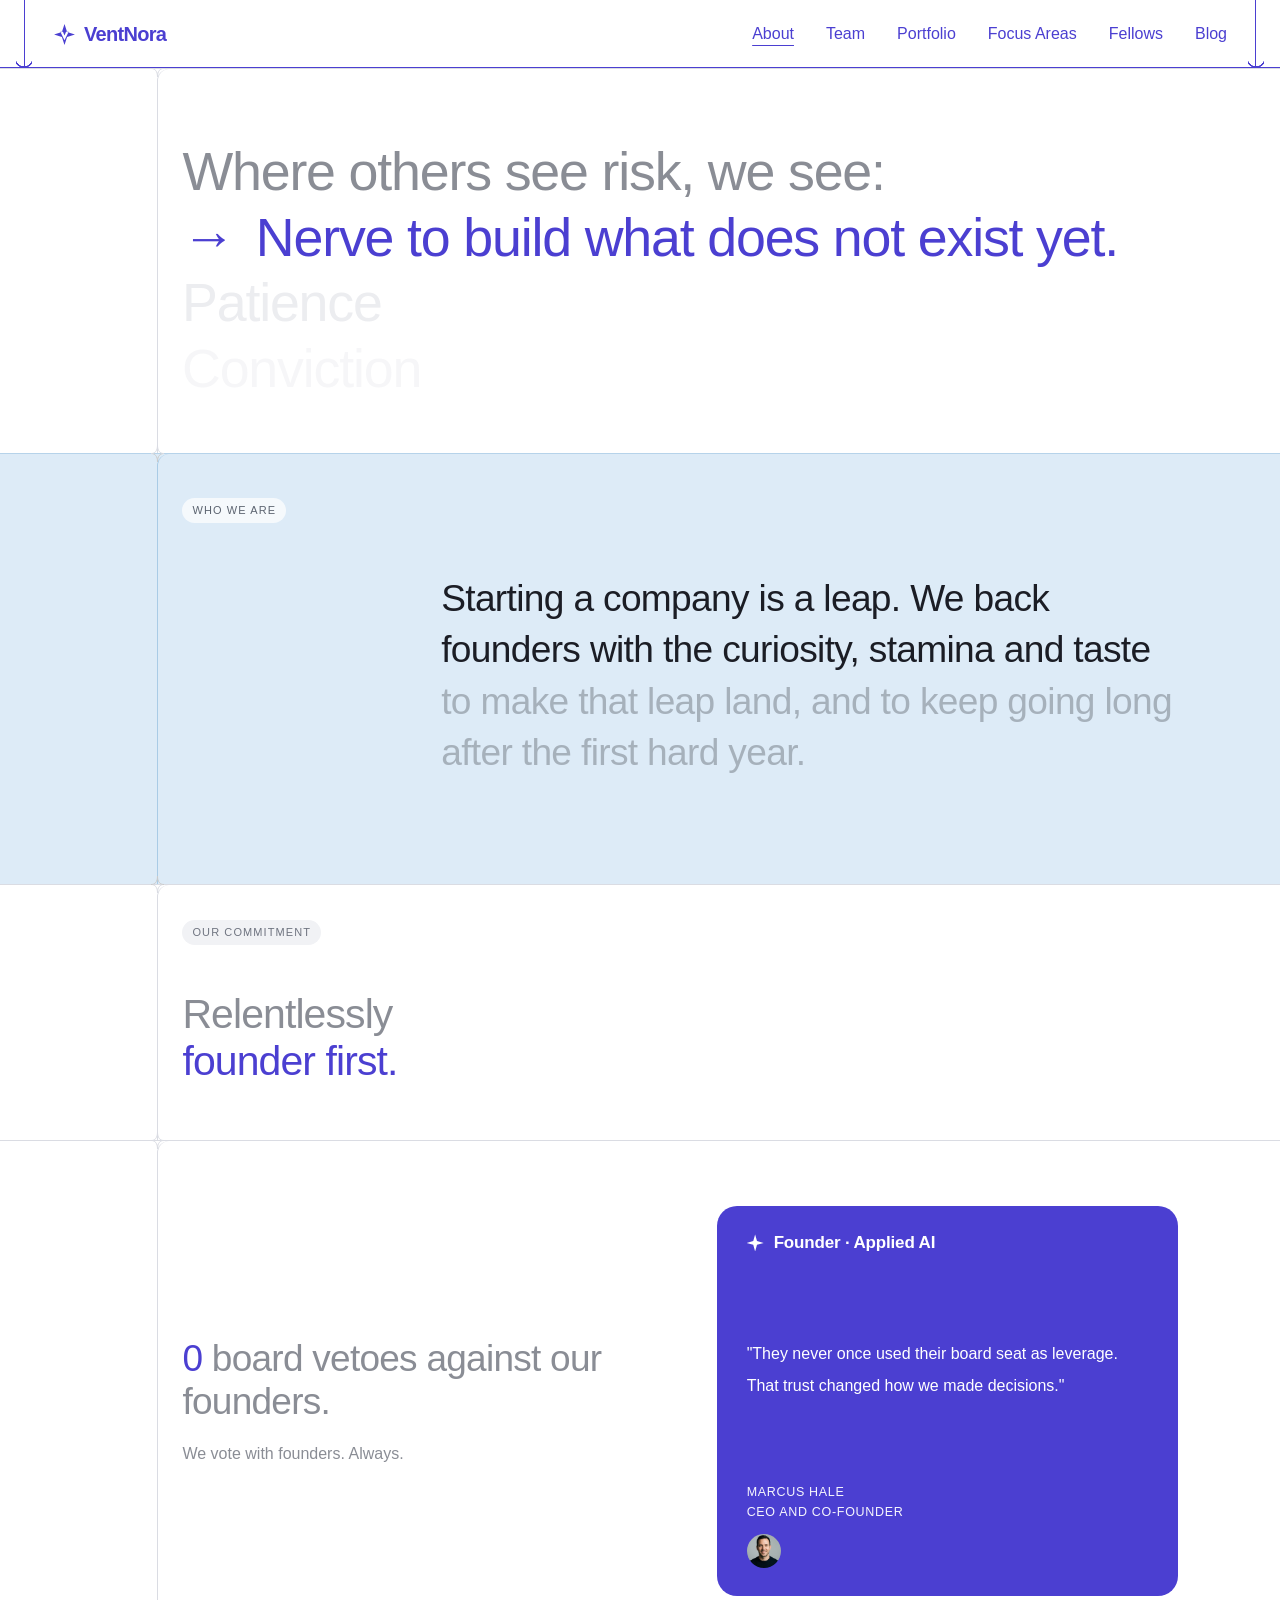
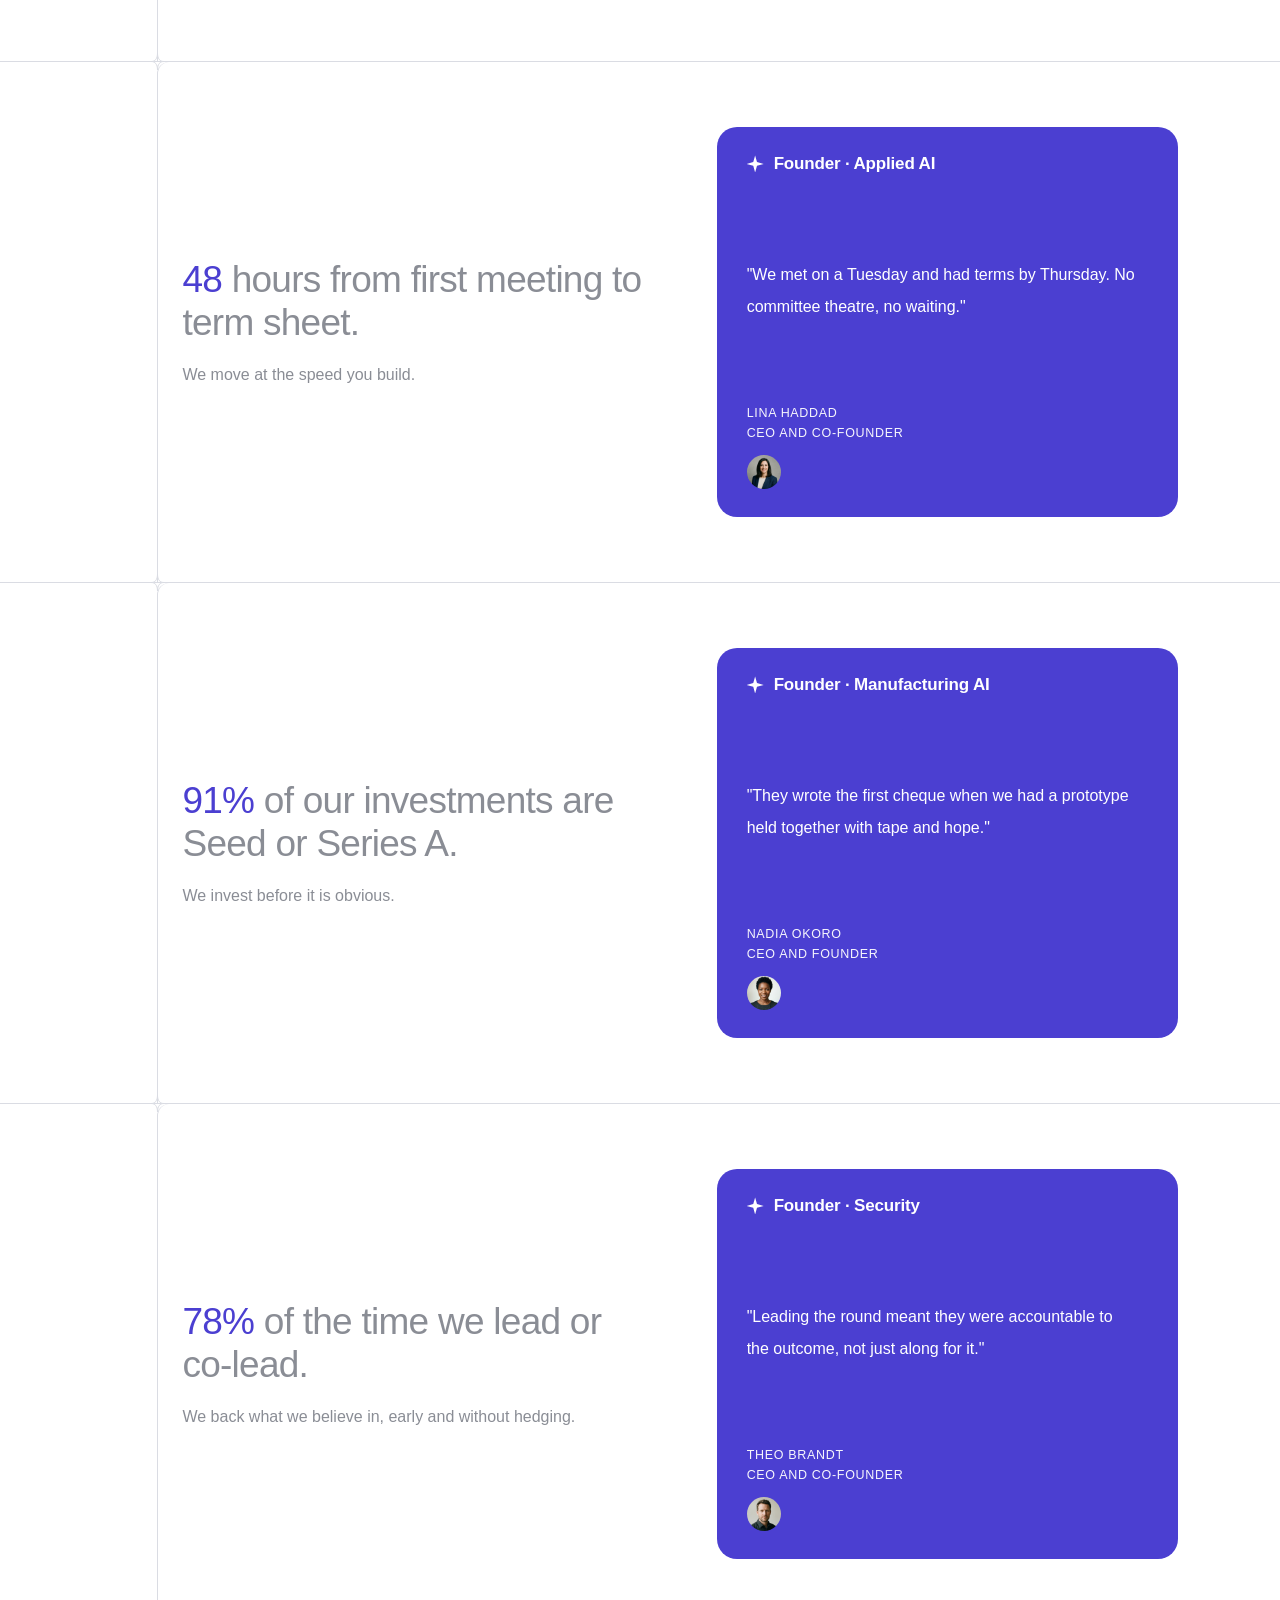
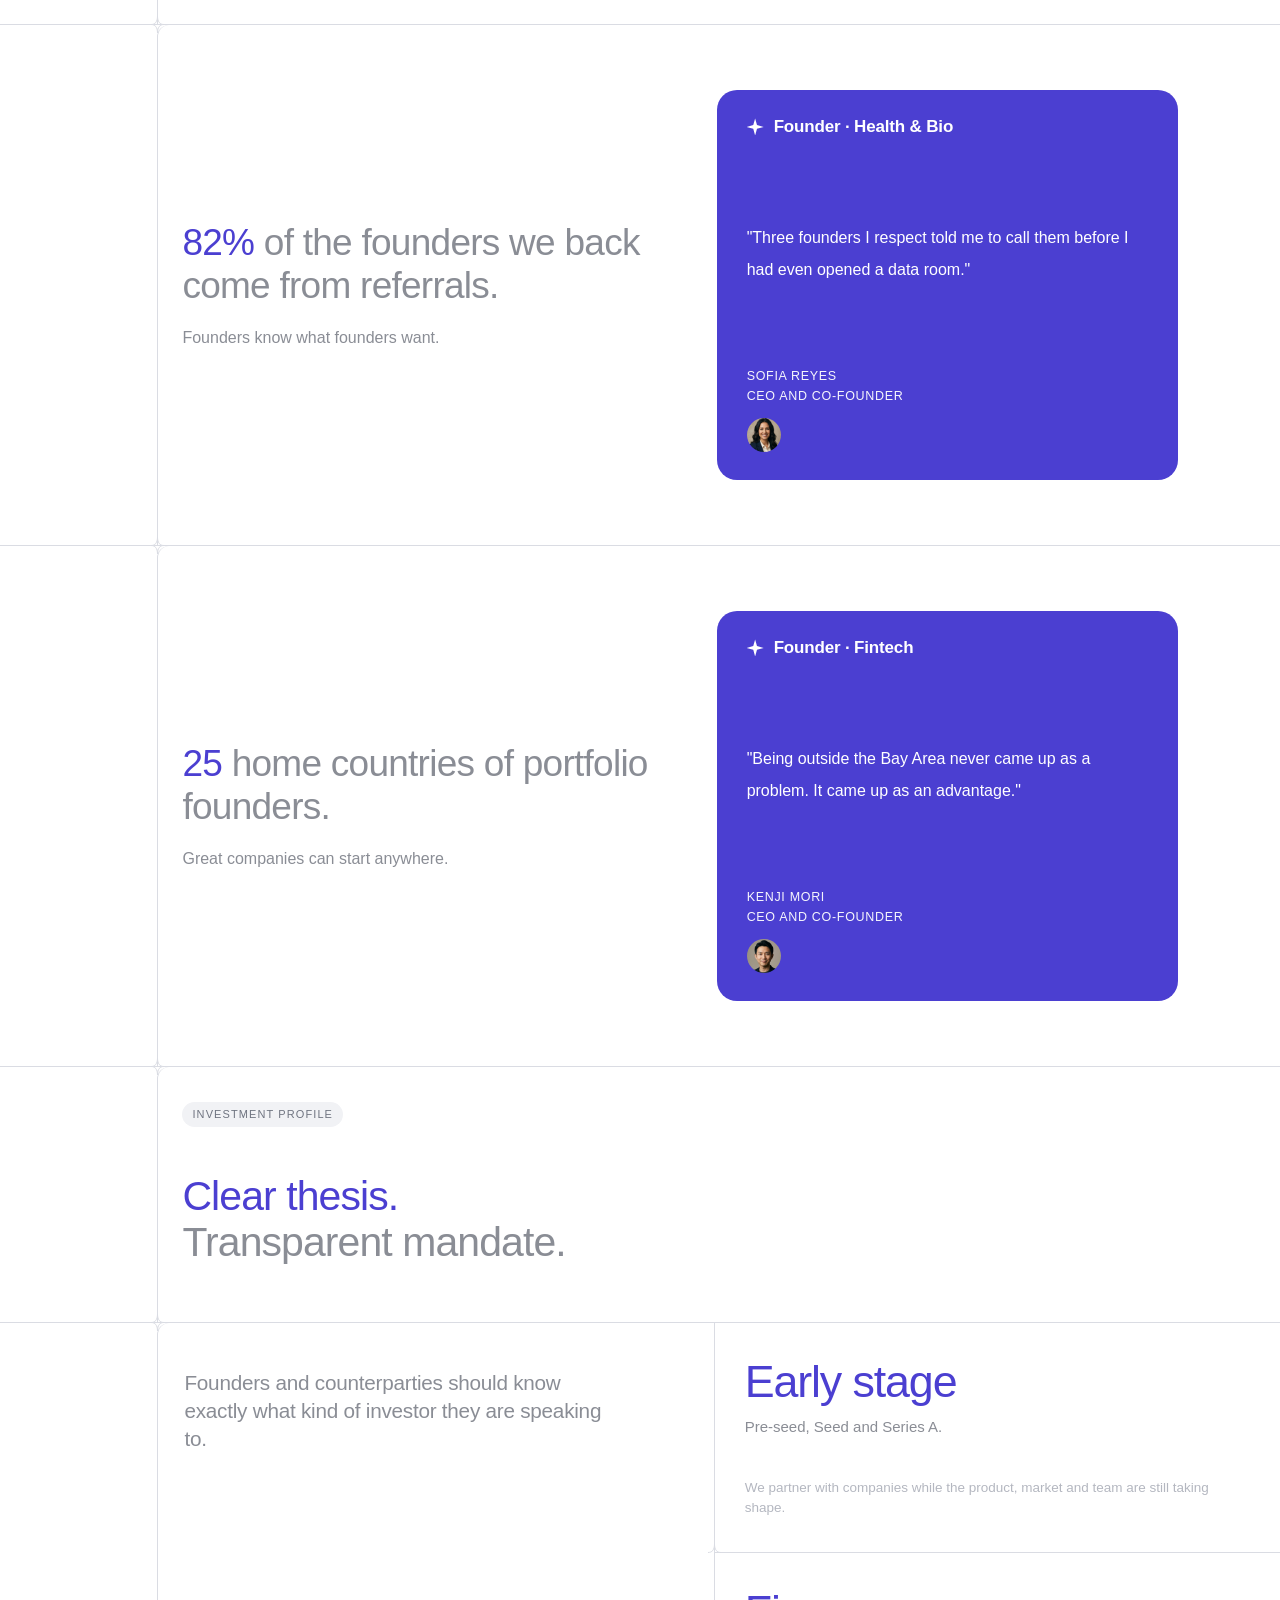
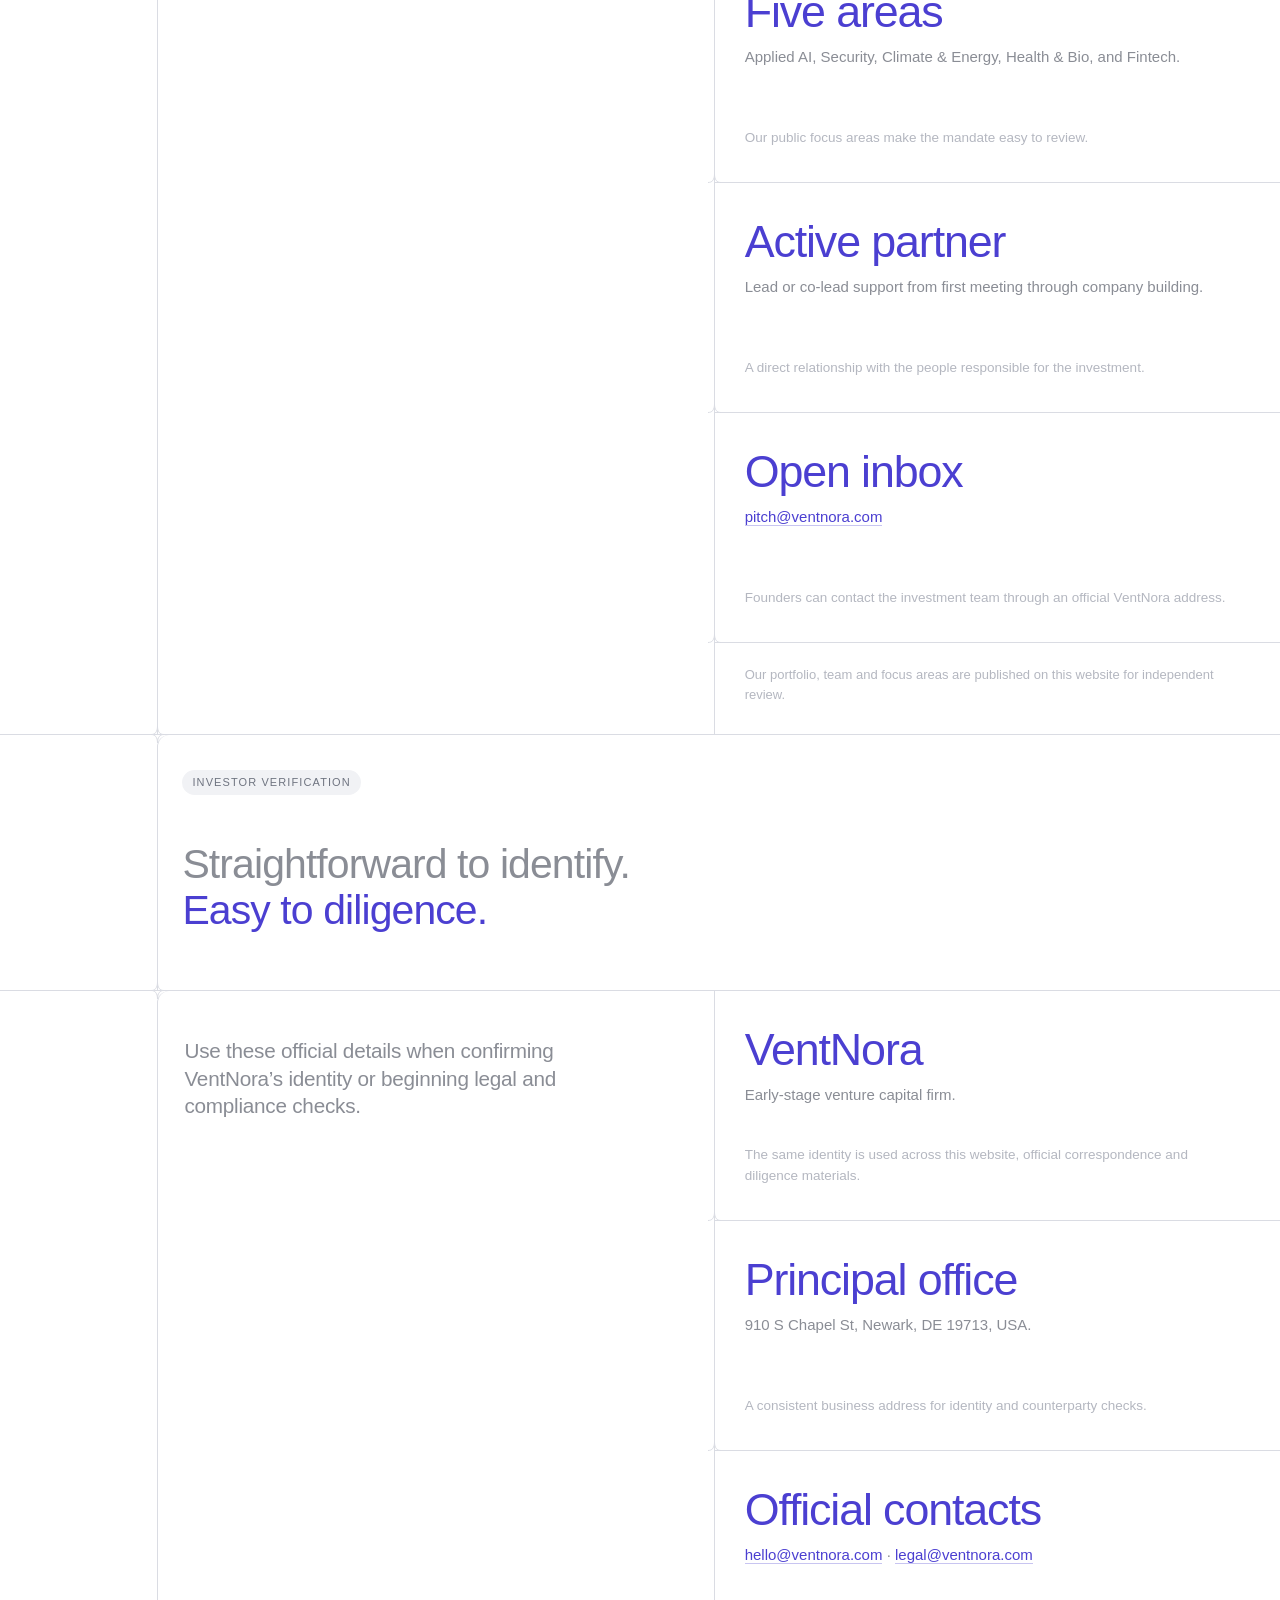
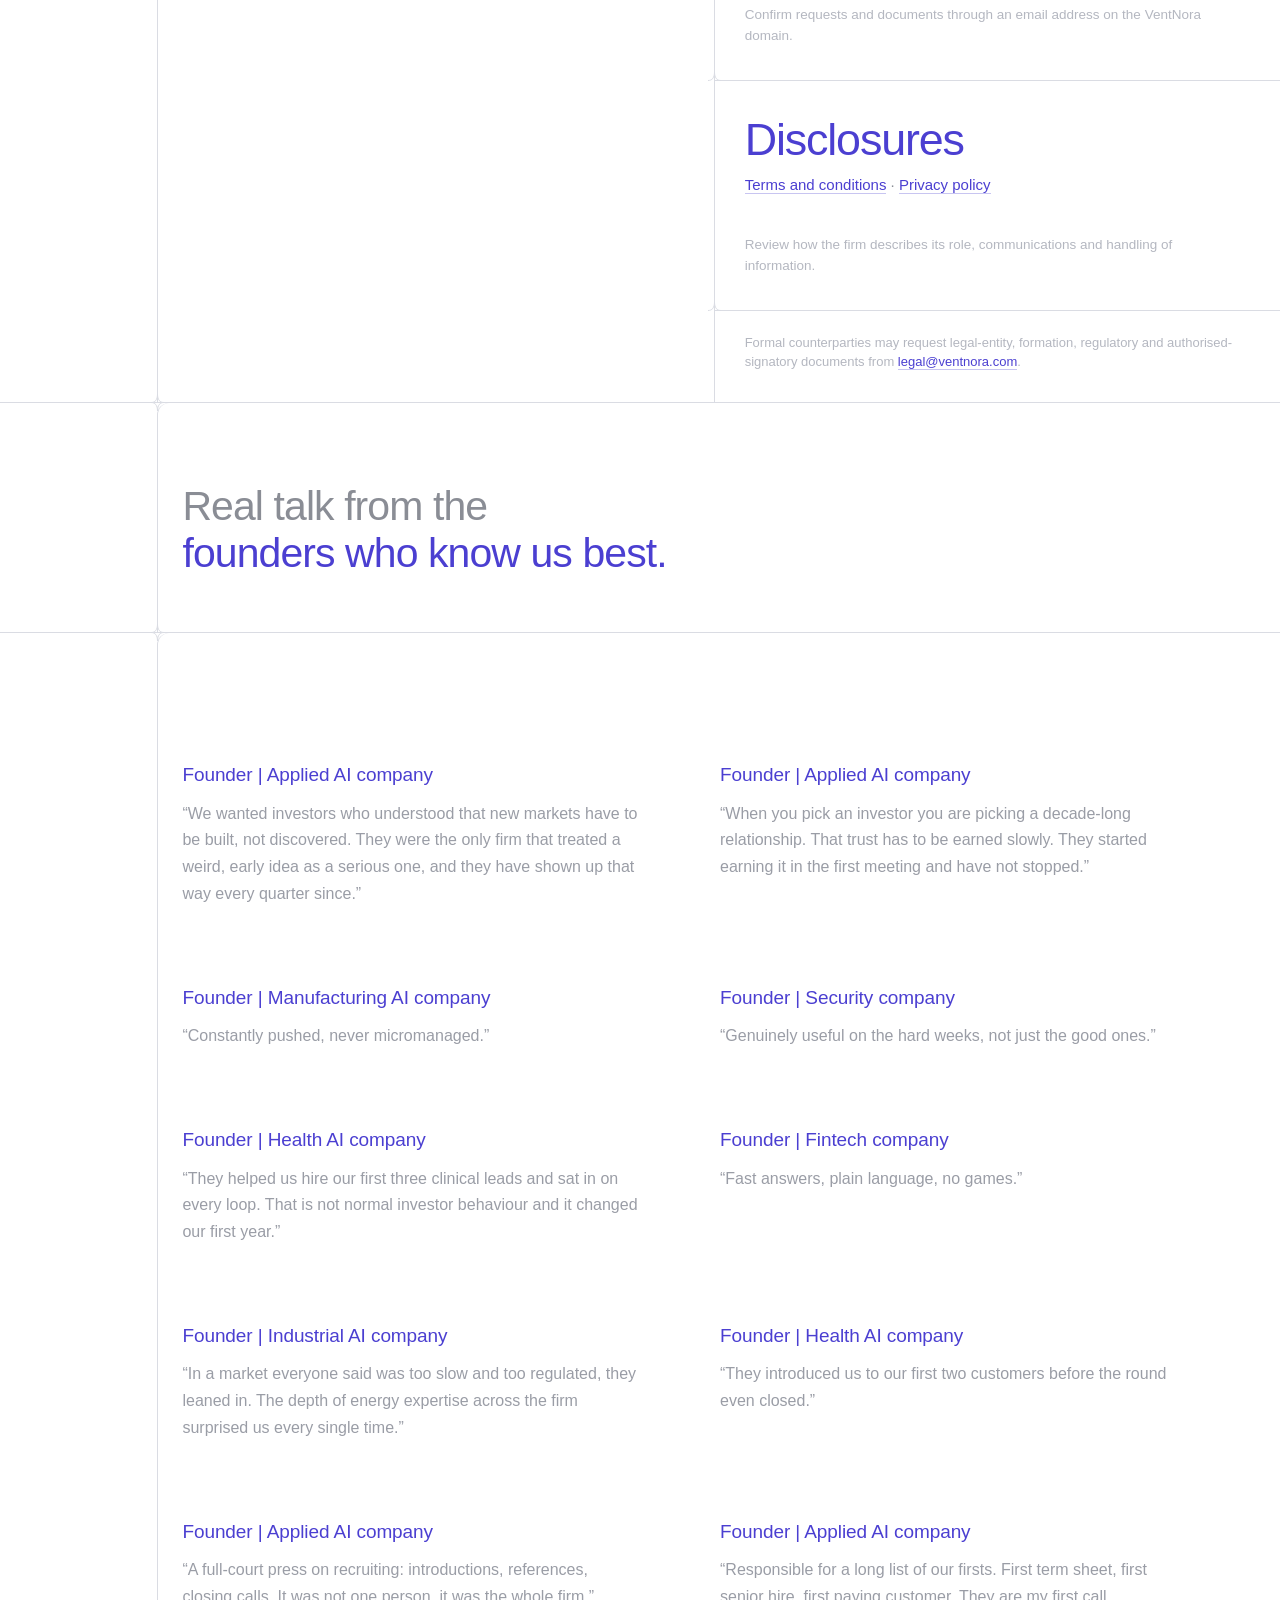
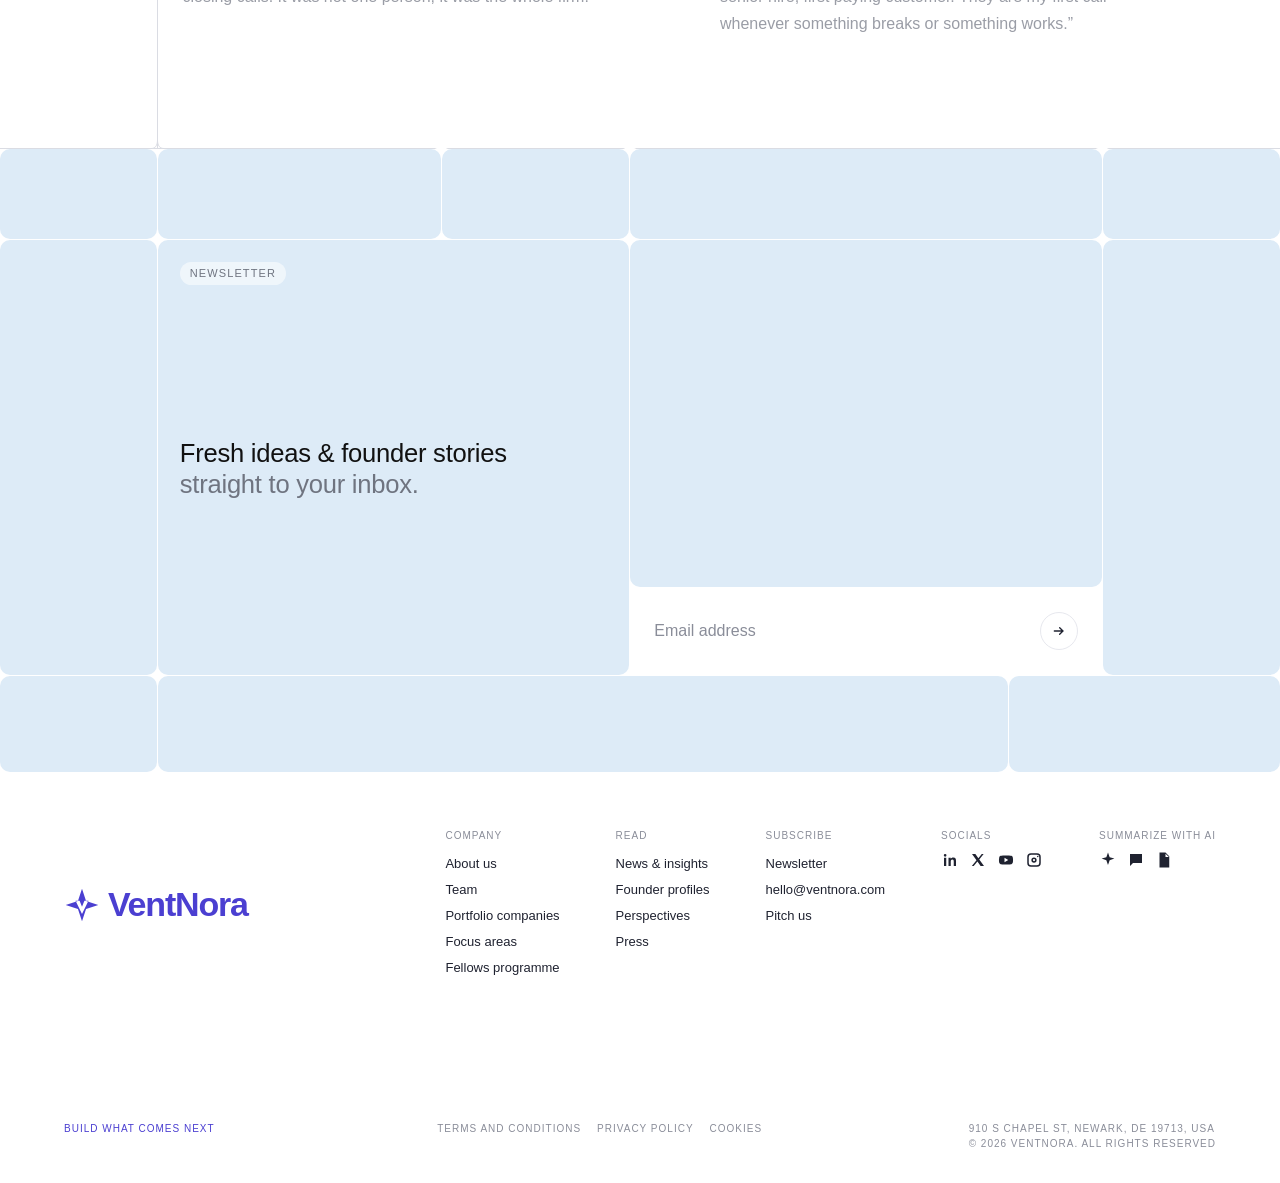
==== commit 392dfb5b: "Add files via upload" ====
--- a/about.html
+++ b/about.html
@@ -21,14 +21,15 @@
 <section class="band"><div class="frame srow"><div class="sfig"><h3><b>82%</b> of the founders we back come from referrals.</h3><p>Founders know what founders want.</p></div><div class="tcard"><span class="who2"><b class="bm"></b>Founder · Health & Bio</span><q>Three founders I respect told me to call them before I had even opened a data room.</q><div><div class="sig">Sofia Reyes<br>CEO and co-founder</div><div class="av founder-photo" style="background-image:url('assets/images/about/founders/sofia-reyes.jpg')">SR</div></div></div></div></section>
 <section class="band"><div class="frame srow"><div class="sfig"><h3><b>25</b> home countries of portfolio founders.</h3><p>Great companies can start anywhere.</p></div><div class="tcard"><span class="who2"><b class="bm"></b>Founder · Fintech</span><q>Being outside the Bay Area never came up as a problem. It came up as an advantage.</q><div><div class="sig">Kenji Mori<br>CEO and co-founder</div><div class="av founder-photo" style="background-image:url('assets/images/about/founders/kenji-mori.jpg')">KM</div></div></div></div></section>
 
-<section class="band"><div class="frame head2"><span class="chip">By the numbers</span>
-<h2 class="flip">Global reach.<span>A long-term record.</span></h2></div></section>
+<section class="band"><div class="frame head2"><span class="chip">Investment profile</span>
+<h2 class="flip">Clear thesis.<span>Transparent mandate.</span></h2></div></section>
 
-<section class="band"><div class="frame numwrap"><div class="nsplit"><div class="nintro"><p>We are proud of these numbers &mdash; and founders are at the centre of every one of them.</p></div><div class="nums"><div class="numit fu"><b>$1.1B AUM</b><p>14 funds. 16 years.</p><small>Long-term conviction gives founders room to build.</small></div><div class="numit fu"><b>40+ unicorns</b><p>$120B+ in combined market value.</p><small>Startups that grew into category leaders.</small></div><div class="numit fu"><b>140+</b><p>portfolio companies acquired or public.</p><small>Outcomes that match your ambition.</small></div><div class="numit fu"><b>3.4x</b><p>average follow-on participation per company.</p><small>Support that lasts well past the first cheque.</small></div><p class="numfoot">&nbsp;</p></div></div></div></section>
+<section class="band"><div class="frame numwrap"><div class="nsplit"><div class="nintro"><p>Founders and counterparties should know exactly what kind of investor they are speaking to.</p></div><div class="nums"><div class="numit fu"><b>Early stage</b><p>Pre-seed, Seed and Series A.</p><small>We partner with companies while the product, market and team are still taking shape.</small></div><div class="numit fu"><b>Five areas</b><p>Applied AI, Security, Climate &amp; Energy, Health &amp; Bio, and Fintech.</p><small>Our public focus areas make the mandate easy to review.</small></div><div class="numit fu"><b>Active partner</b><p>Lead or co-lead support from first meeting through company building.</p><small>A direct relationship with the people responsible for the investment.</small></div><div class="numit fu"><b>Open inbox</b><p><a class="ulink" href="mailto:pitch@ventnora.com">pitch@ventnora.com</a></p><small>Founders can contact the investment team through an official VentNora address.</small></div><p class="numfoot">Our portfolio, team and focus areas are published on this website for independent review.</p></div></div></div></section>
 
-<section class="band"><div class="frame head2"><h2>Nothing great starts out looking obvious<span>unless you are a true believer.</span></h2></div></section>
+<section class="band"><div class="frame head2"><span class="chip">Investor verification</span>
+<h2>Straightforward to identify.<span>Easy to diligence.</span></h2></div></section>
 
-<section class="band"><div class="frame tlwrap"><div class="tl" id="tl"></div><div class="tlbase"></div></div></section>
+<section class="band"><div class="frame numwrap"><div class="nsplit"><div class="nintro"><p>Use these official details when confirming VentNora&rsquo;s identity or beginning legal and compliance checks.</p></div><div class="nums"><div class="numit fu"><b>VentNora</b><p>Early-stage venture capital firm.</p><small>The same identity is used across this website, official correspondence and diligence materials.</small></div><div class="numit fu"><b>Principal office</b><p>910 S Chapel St, Newark, DE 19713, USA.</p><small>A consistent business address for identity and counterparty checks.</small></div><div class="numit fu"><b>Official contacts</b><p><a class="ulink" href="mailto:hello@ventnora.com">hello@ventnora.com</a> &middot; <a class="ulink" href="mailto:legal@ventnora.com">legal@ventnora.com</a></p><small>Confirm requests and documents through an email address on the VentNora domain.</small></div><div class="numit fu"><b>Disclosures</b><p><a class="ulink" href="terms.html">Terms and conditions</a> &middot; <a class="ulink" href="privacy.html">Privacy policy</a></p><small>Review how the firm describes its role, communications and handling of information.</small></div><p class="numfoot">Formal counterparties may request legal-entity, formation, regulatory and authorised-signatory documents from <a class="ulink" href="mailto:legal@ventnora.com">legal@ventnora.com</a>.</p></div></div></div></section>
 
 <section class="band"><div class="frame head2"><h2>Real talk from the<span>founders who know us best.</span></h2></div></section>
 
--- a/assets/style.css
+++ b/assets/style.css
@@ -765,3 +765,100 @@
 .logo .wordmark b{font-weight:700}
 .logo .mark{width:23px;height:23px;flex:0 0 23px}
 .logo.big .mark{width:36px;height:36px;flex-basis:36px}
+
+/* ===== responsive polish: preserve the visual system across devices ===== */
+img,video,svg{max-width:100%}
+.story>*,.split>*,.csplit>*,.dhead>*,.winv>*,.srow>*,.nsplit>*,
+.tcell,.ccell,.brow>*,.bcard,.pcard{min-width:0}
+
+@media(max-width:900px){
+  header{padding:0 12px}
+  .bar{height:64px;padding:0 14px}
+  nav{top:64px;max-height:calc(100dvh - 64px);overflow-y:auto;box-shadow:0 14px 30px rgba(31,34,48,.08)}
+  nav a{display:block;width:100%;padding:8px 4px;font-size:15px}
+  .burger{display:grid;place-items:center;width:38px;height:38px;padding:0;font-size:0;cursor:pointer}
+  .burger:before,.burger:after{content:"";position:absolute;width:14px;border-top:1px solid currentColor}
+  .burger:before{transform:translateY(-3px)}.burger:after{transform:translateY(3px)}
+  nav.open+.burger:before{transform:rotate(45deg)}nav.open+.burger:after{transform:rotate(-45deg)}
+
+  .hero{padding:46px 0 22px}
+  .stage{min-height:0!important;margin-top:26px}
+  .card .co{top:13px;right:13px;max-width:44%;font-size:13px;line-height:1.15;text-align:right}
+  .card .who{top:13px;left:13px;max-width:48%;font-size:8px;line-height:1.25;letter-spacing:.045em}
+  .card .who small{font-size:7.5px}
+  .card:not(.on) .co{opacity:0}
+  .card .note{left:10px;right:10px;bottom:10px;padding:10px 12px;font-size:11.5px;line-height:1.38}
+  .dots{margin-top:8px}
+  .dots button{width:7px;height:7px}
+
+  .mission{padding:78px 20px}
+  .focus{padding:62px 0}
+  .areas{margin-top:30px}
+  .areas li{font-size:18px;padding:8px 0}
+  .areas li.on p{max-height:140px}
+  .panel{height:min(76vw,420px);margin-top:8px}
+  .insights{padding-bottom:76px!important}
+  .insights .track{scroll-padding-left:20px!important}
+
+  .tabs{flex-wrap:nowrap;overflow-x:auto;overscroll-behavior-x:contain;scrollbar-width:none;padding-bottom:6px}
+  .tabs::-webkit-scrollbar{display:none}
+  .filterbox{width:100%}
+  .fmenu{right:0;max-width:calc(100vw - 40px)}
+
+  .tl{scroll-snap-type:x proximity;overscroll-behavior-x:contain;scrollbar-width:none}
+  .tl::-webkit-scrollbar{display:none}
+  .tl .yr{scroll-snap-align:start}
+  .tltab{display:none}
+
+  .article{padding:58px 20px}
+  .article p{font-size:16px;line-height:1.7}
+  .article li{font-size:16px}
+  .foot{padding-bottom:72px}
+  .legal>div{display:flex;flex-wrap:wrap;gap:8px 16px}
+  .legal a{margin-left:0}
+}
+
+@media(max-width:560px){
+  .logo{font-size:18px;gap:7px}
+  .logo .mark{width:21px;height:21px;flex-basis:21px}
+  h1{font-size:clamp(34px,10.5vw,42px)}
+  .hero{padding-top:42px}
+  .card{border-radius:10px}
+  .post{flex-basis:86%!important;min-width:0}
+  .post .thumb{height:58vw!important}
+  .insights .ins-head{align-items:flex-end;gap:12px}
+  .insights h2{font-size:clamp(29px,9vw,38px)}
+  .arrows button{width:36px;height:36px}
+  .story{gap:24px!important}
+  .story .pic{min-height:78vw}
+  .tgrid,.cgrid,.cgrid.mini{grid-template-columns:1fr!important}
+  .cogrid,.lgrid{grid-template-columns:1fr 1fr}
+  .ctile{aspect-ratio:1/.82}
+  .pshot{height:70vw}
+  .mcol{grid-template-columns:1fr}
+  .mtile,.mtile.big{height:72vw}
+  .bhero-img{height:70vw}
+  .bhcard{padding:28px 20px 30px}
+  .bhp{margin-top:18px}
+  .btools{justify-content:flex-start}
+  .bsq{width:100%;min-width:0}
+  .news{padding:0 16px}
+  footer{padding:30px 20px}
+  .cols{width:100%;display:grid;grid-template-columns:1fr 1fr;gap:28px 22px}
+}
+
+@media(max-width:360px){
+  .bar{padding:0 10px}
+  .logo{font-size:17px}
+  .hero{padding-top:36px}
+  .card .co{font-size:12px}
+  .card .note{font-size:11px}
+  .cogrid,.lgrid{grid-template-columns:1fr}
+  .cols{grid-template-columns:1fr}
+}
+
+@media(max-height:540px) and (orientation:landscape) and (max-width:900px){
+  header{position:relative}
+  .hero{padding-top:32px}
+  .stage{margin-top:14px}
+}
